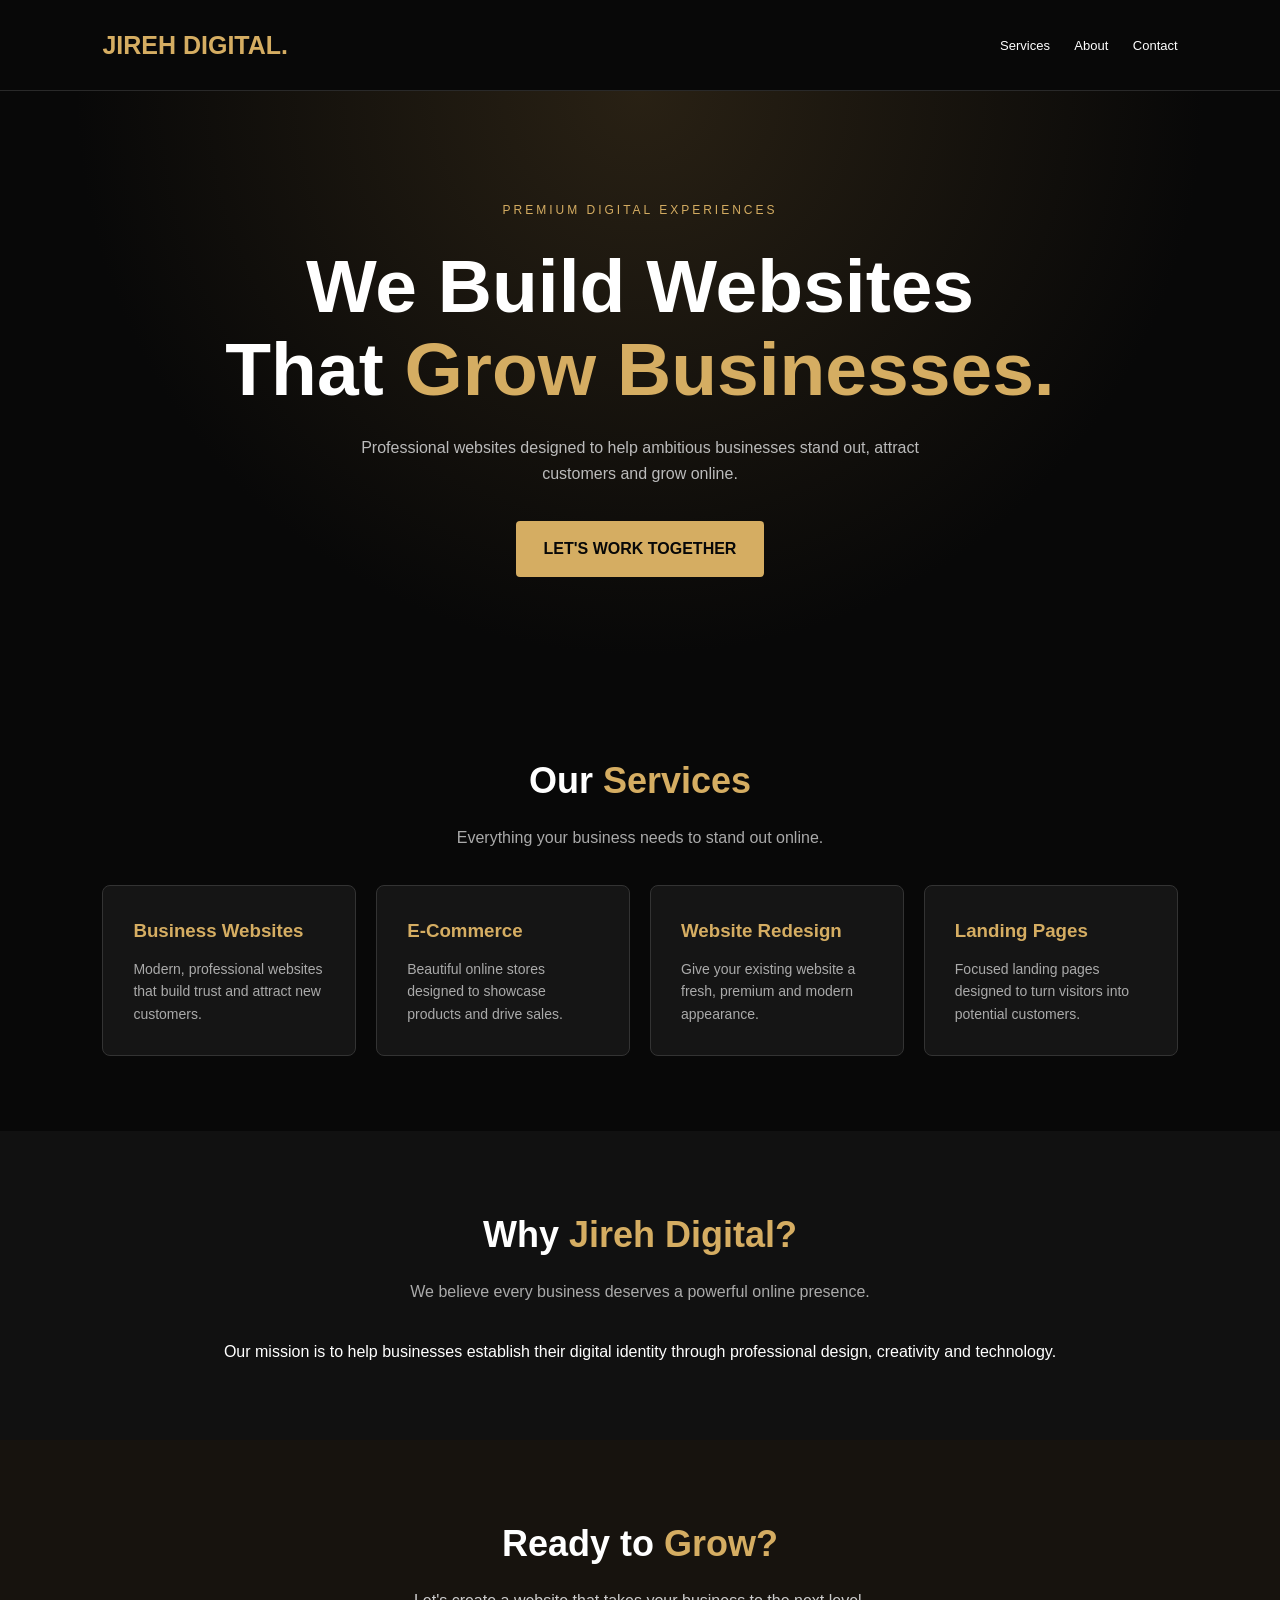
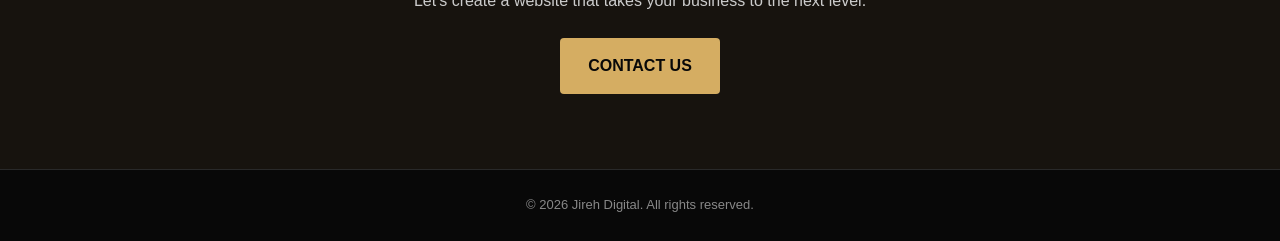
==== index.html @ 64470aa0 "Create index.html" ====
<!DOCTYPE html>
<html lang="en">
<head>
<meta charset="UTF-8">
<meta name="viewport" content="width=device-width, initial-scale=1.0">
<title>Jireh Digital | Premium Web Design</title>
<style>
*{margin:0;padding:0;box-sizing:border-box}
body{font-family:Arial,sans-serif;background:#080808;color:white;line-height:1.6}
header{padding:25px 8%;display:flex;justify-content:space-between;align-items:center;border-bottom:1px solid #292929}
.logo{font-size:25px;font-weight:bold;color:#d5ad62}
nav a{color:white;text-decoration:none;margin-left:20px;font-size:13px}
.hero{text-align:center;padding:110px 8% 100px;background:radial-gradient(circle at top,#292114,#080808 65%)}
.tag{color:#d5ad62;letter-spacing:3px;font-size:12px}
h1{font-size:clamp(40px,8vw,75px);line-height:1.1;margin:25px 0}
h1 span{color:#d5ad62}
.hero p{color:#bbb;max-width:600px;margin:0 auto 35px}
.btn{display:inline-block;background:#d5ad62;color:#080808;padding:15px 28px;text-decoration:none;font-weight:bold;border-radius:4px}
section{padding:75px 8%;text-align:center}
h2{font-size:36px;margin-bottom:15px}
.gold{color:#d5ad62}
.sub{color:#aaa;margin-bottom:35px}
.services{display:grid;grid-template-columns:repeat(auto-fit,minmax(220px,1fr));gap:20px}
.service{background:#151515;border:1px solid #333;padding:30px;border-radius:8px;text-align:left}
.service h3{color:#d5ad62;margin-bottom:12px}
.service p{color:#aaa;font-size:14px}
.about{background:#111}
.contact{background:#17130e}
.contact p{color:#ccc;margin:15px auto 25px}
footer{padding:25px;text-align:center;color:#888;border-top:1px solid #292929;font-size:13px}
@media(max-width:600px){header{padding:20px 5%}nav a{margin-left:10px;font-size:11px}.hero{padding:85px 6%}}
</style>
</head>
<body>
<header>
<div class="logo">JIREH DIGITAL.</div>
<nav>
<a href="#services">Services</a>
<a href="#about">About</a>
<a href="#contact">Contact</a>
</nav>
</header>

<div class="hero">
<div class="tag">PREMIUM DIGITAL EXPERIENCES</div>
<h1>We Build Websites<br>That <span>Grow Businesses.</span></h1>
<p>Professional websites designed to help ambitious businesses stand out, attract customers and grow online.</p>
<a class="btn" href="#contact">LET'S WORK TOGETHER</a>
</div>

<section id="services">
<h2>Our <span class="gold">Services</span></h2>
<p class="sub">Everything your business needs to stand out online.</p>
<div class="services">
<div class="service"><h3>Business Websites</h3><p>Modern, professional websites that build trust and attract new customers.</p></div>
<div class="service"><h3>E-Commerce</h3><p>Beautiful online stores designed to showcase products and drive sales.</p></div>
<div class="service"><h3>Website Redesign</h3><p>Give your existing website a fresh, premium and modern appearance.</p></div>
<div class="service"><h3>Landing Pages</h3><p>Focused landing pages designed to turn visitors into potential customers.</p></div>
</div>
</section>

<section class="about" id="about">
<h2>Why <span class="gold">Jireh Digital?</span></h2>
<p class="sub">We believe every business deserves a powerful online presence.</p>
<p>Our mission is to help businesses establish their digital identity through professional design, creativity and technology.</p>
</section>

<section class="contact" id="contact">
<h2>Ready to <span class="gold">Grow?</span></h2>
<p>Let's create a website that takes your business to the next level.</p>
<a class="btn" href="https://wa.me/REPLACE_WITH_NUMBER">CONTACT US</a>
</section>

<footer>
© 2026 Jireh Digital. All rights reserved.
</footer>
</body>
</html>
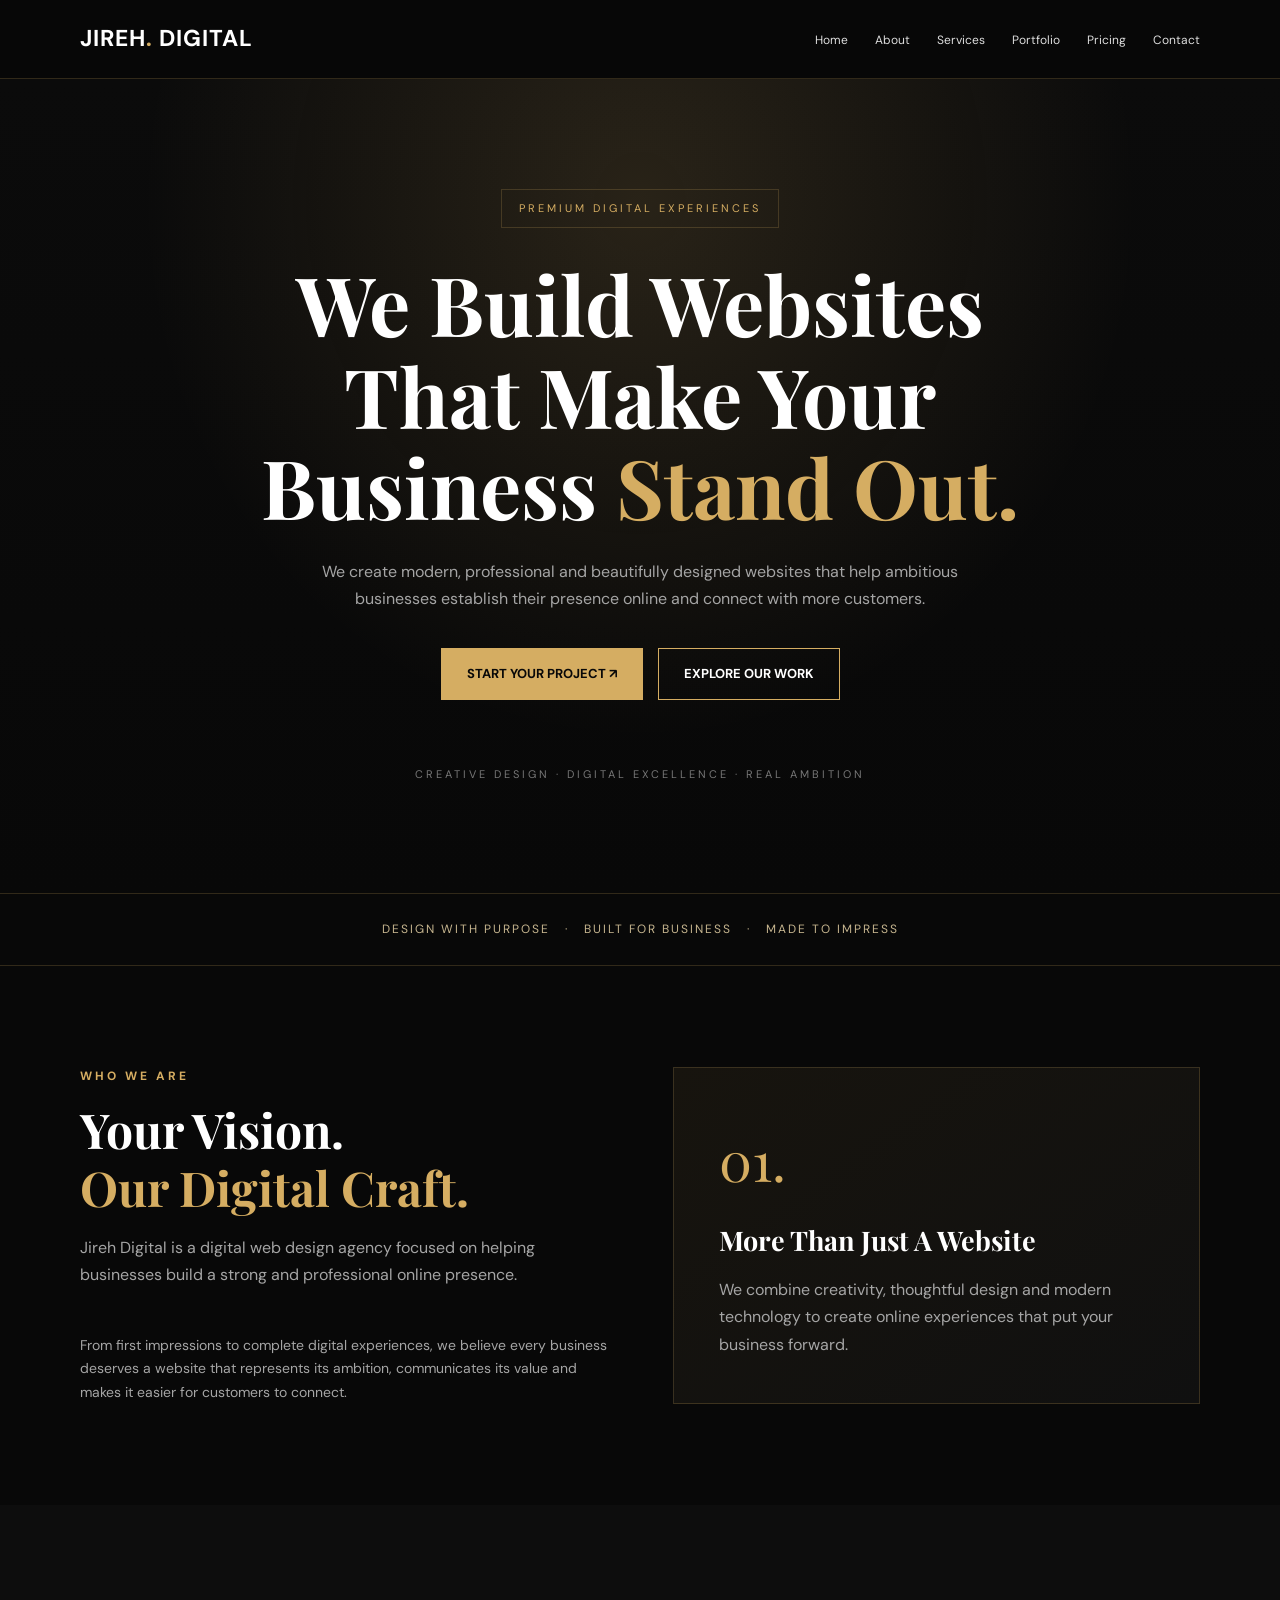
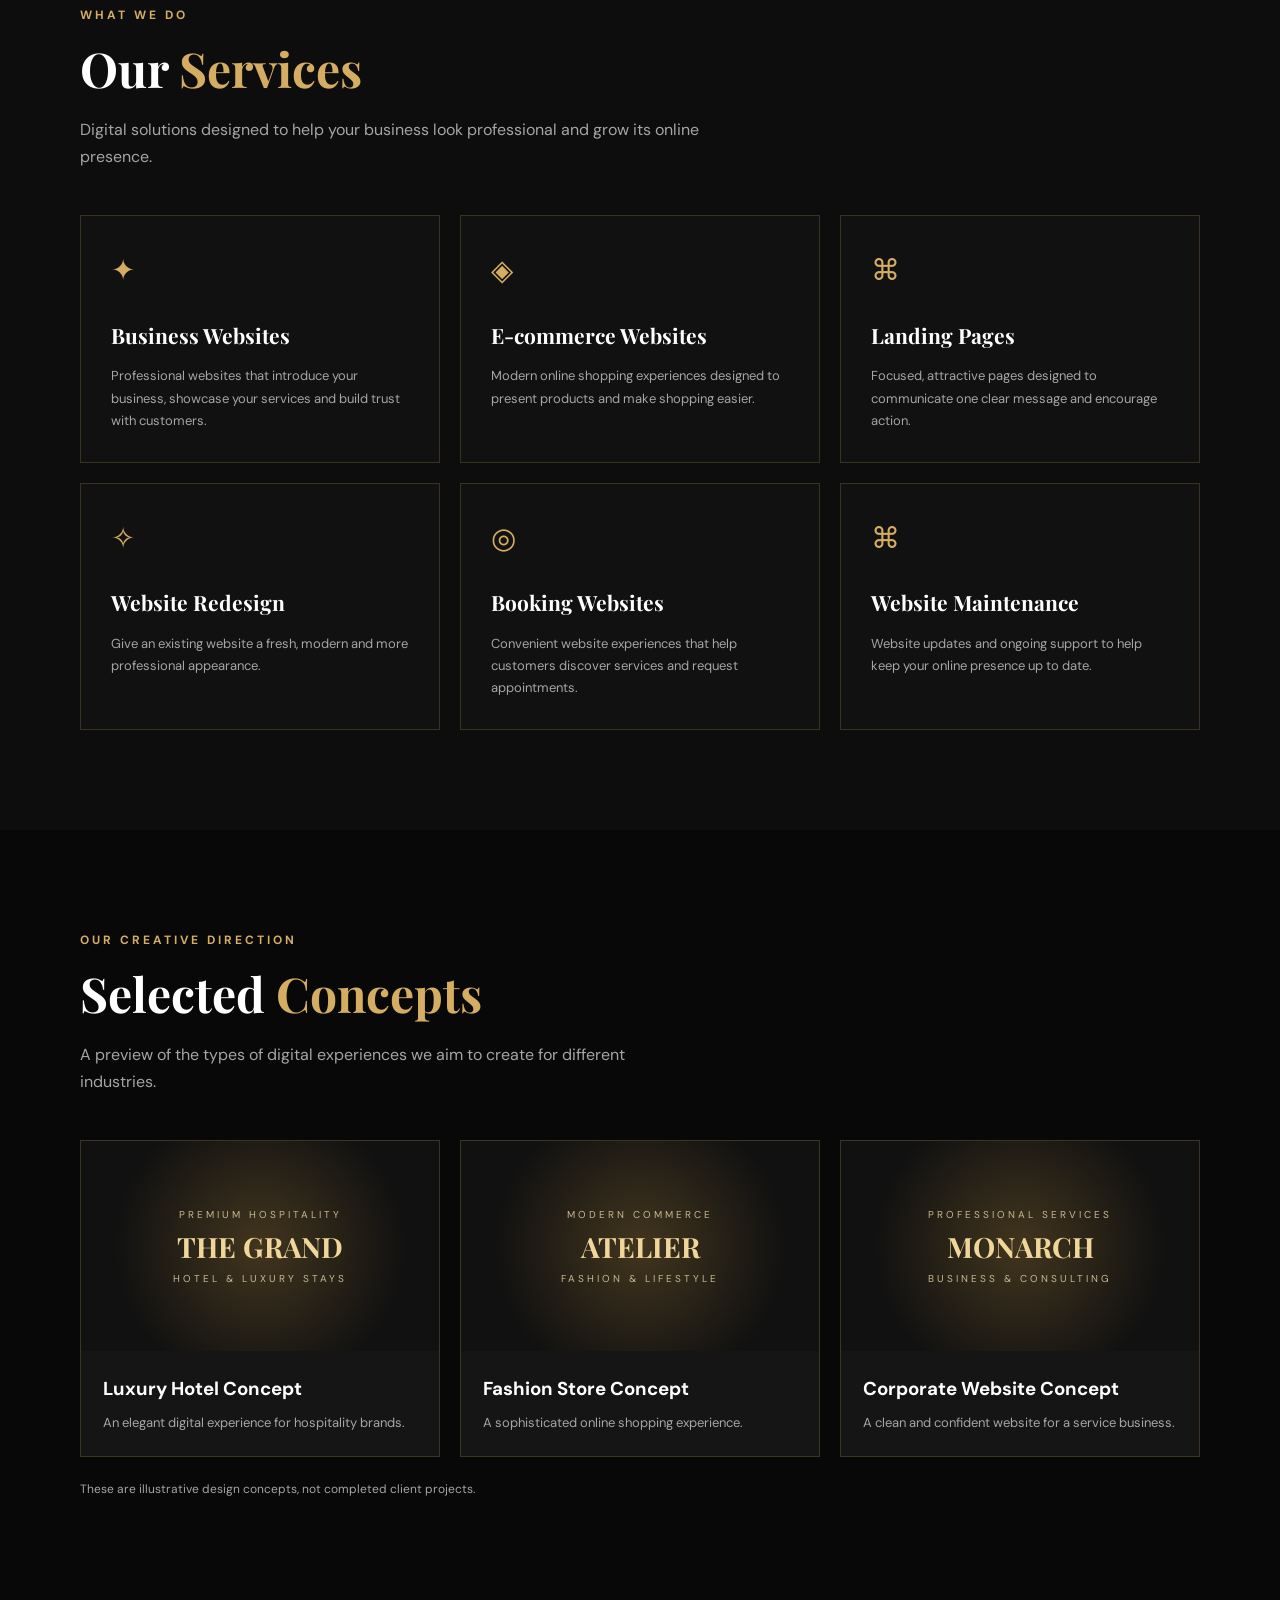
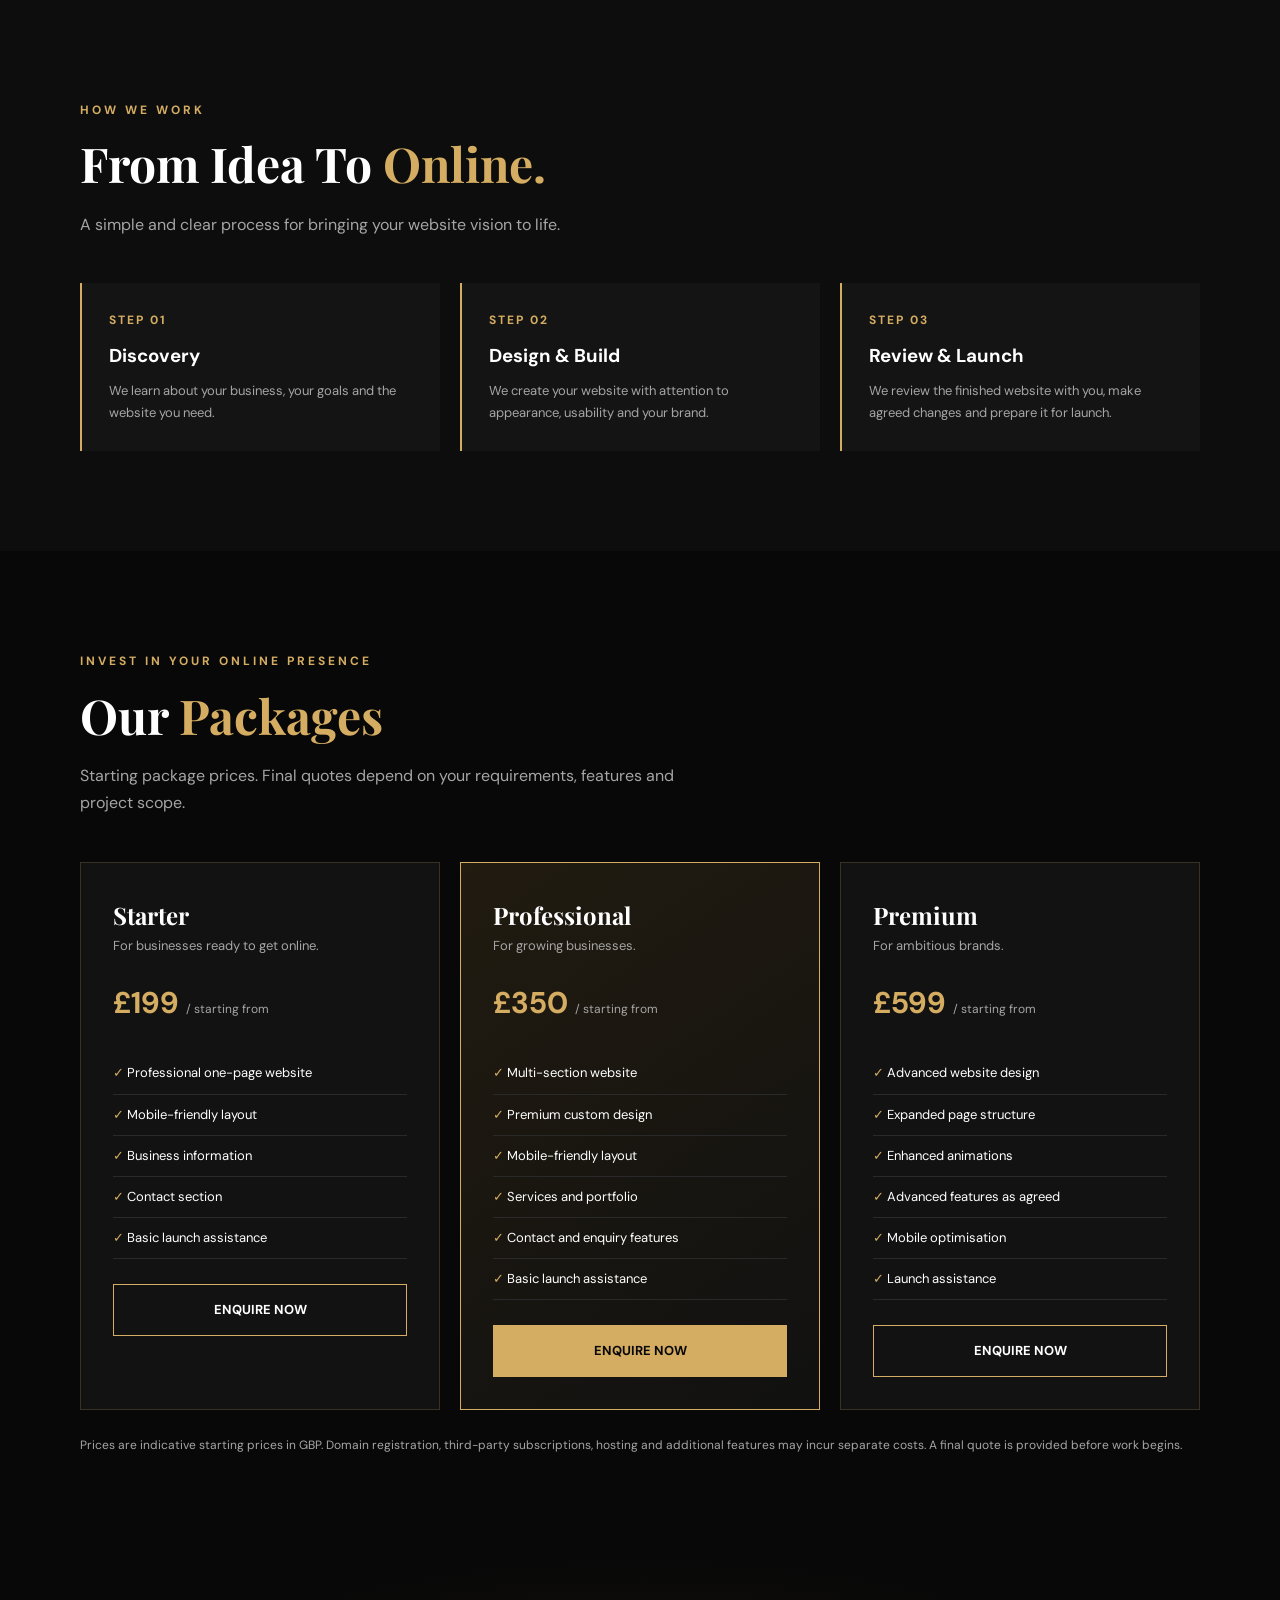
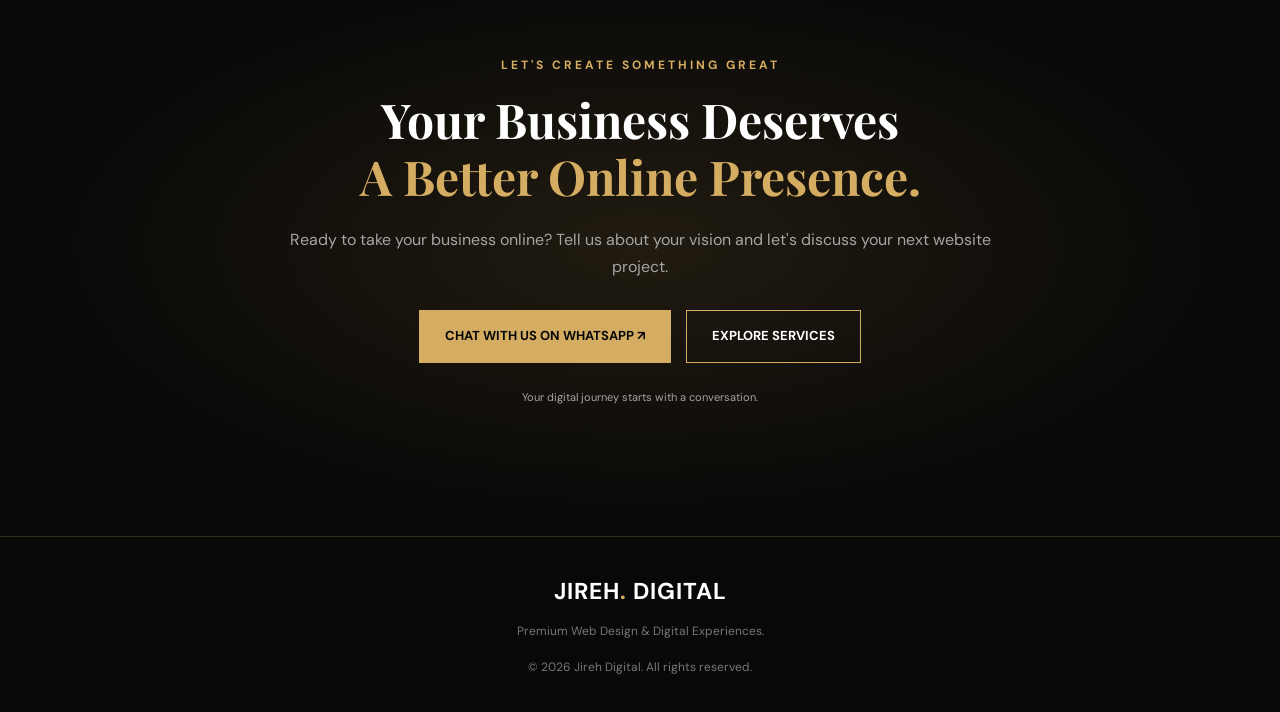
==== commit bf08878d: "Update index.html" ====
--- a/index.html
+++ b/index.html
@@ -4,76 +4,857 @@
 <head>
 <meta charset="UTF-8">
 <meta name="viewport" content="width=device-width, initial-scale=1.0">
-<title>Jireh Digital | Premium Web Design</title>
+<meta name="theme-color" content="#080808">
+<meta name="description" content="Jireh Digital creates premium websites, digital experiences and online solutions for ambitious businesses.">
+<title>Jireh Digital | Premium Digital Experiences</title>
+
+<link rel="preconnect" href="https://fonts.googleapis.com">
+<link rel="preconnect" href="https://fonts.gstatic.com" crossorigin>
+<link href="https://fonts.googleapis.com/css2?family=DM+Sans:wght@400;500;600;700&family=Playfair+Display:wght@500;600;700&display=swap" rel="stylesheet">
+
 <style>
-*{margin:0;padding:0;box-sizing:border-box}
-body{font-family:Arial,sans-serif;background:#080808;color:white;line-height:1.6}
-header{padding:25px 8%;display:flex;justify-content:space-between;align-items:center;border-bottom:1px solid #292929}
-.logo{font-size:25px;font-weight:bold;color:#d5ad62}
-nav a{color:white;text-decoration:none;margin-left:20px;font-size:13px}
-.hero{text-align:center;padding:110px 8% 100px;background:radial-gradient(circle at top,#292114,#080808 65%)}
-.tag{color:#d5ad62;letter-spacing:3px;font-size:12px}
-h1{font-size:clamp(40px,8vw,75px);line-height:1.1;margin:25px 0}
-h1 span{color:#d5ad62}
-.hero p{color:#bbb;max-width:600px;margin:0 auto 35px}
-.btn{display:inline-block;background:#d5ad62;color:#080808;padding:15px 28px;text-decoration:none;font-weight:bold;border-radius:4px}
-section{padding:75px 8%;text-align:center}
-h2{font-size:36px;margin-bottom:15px}
-.gold{color:#d5ad62}
-.sub{color:#aaa;margin-bottom:35px}
-.services{display:grid;grid-template-columns:repeat(auto-fit,minmax(220px,1fr));gap:20px}
-.service{background:#151515;border:1px solid #333;padding:30px;border-radius:8px;text-align:left}
-.service h3{color:#d5ad62;margin-bottom:12px}
-.service p{color:#aaa;font-size:14px}
-.about{background:#111}
-.contact{background:#17130e}
-.contact p{color:#ccc;margin:15px auto 25px}
-footer{padding:25px;text-align:center;color:#888;border-top:1px solid #292929;font-size:13px}
-@media(max-width:600px){header{padding:20px 5%}nav a{margin-left:10px;font-size:11px}.hero{padding:85px 6%}}
+:root {
+  --bg: #080808;
+  --surface: #111111;
+  --gold: #d5ad62;
+  --light-gold: #f0d69b;
+  --white: #ffffff;
+  --muted: #a5a5a5;
+  --border: rgba(213,173,98,.2);
+}
+
+* { margin:0; padding:0; box-sizing:border-box; }
+
+html { scroll-behavior:smooth; }
+
+body {
+  background:var(--bg);
+  color:var(--white);
+  font-family:'DM Sans',sans-serif;
+  line-height:1.7;
+  overflow-x:hidden;
+}
+
+a { color:inherit; text-decoration:none; }
+
+.container {
+  width:min(1120px,90%);
+  margin:auto;
+}
+
+.gold { color:var(--gold); }
+
+section { padding:100px 0; }
+
+.section-label {
+  color:var(--gold);
+  font-size:12px;
+  letter-spacing:3px;
+  text-transform:uppercase;
+  margin-bottom:15px;
+  font-weight:700;
+}
+
+.section-title {
+  font-family:'Playfair Display',serif;
+  font-size:clamp(32px,5vw,48px);
+  line-height:1.2;
+  margin-bottom:18px;
+}
+
+.section-intro {
+  color:var(--muted);
+  max-width:620px;
+  margin-bottom:45px;
+}
+
+.btn {
+  display:inline-flex;
+  justify-content:center;
+  align-items:center;
+  gap:10px;
+  padding:14px 25px;
+  border:1px solid var(--gold);
+  font-weight:700;
+  font-size:13px;
+  transition:.3s;
+}
+
+.btn-primary {
+  background:var(--gold);
+  color:#080808;
+}
+
+.btn:hover {
+  background:var(--light-gold);
+  color:#080808;
+  transform:translateY(-3px);
+}
+
+/* NAVIGATION */
+
+header {
+  position:sticky;
+  top:0;
+  z-index:100;
+  background:rgba(8,8,8,.94);
+  backdrop-filter:blur(15px);
+  border-bottom:1px solid var(--border);
+}
+
+.nav {
+  min-height:78px;
+  display:flex;
+  align-items:center;
+  justify-content:space-between;
+}
+
+.logo {
+  font-size:23px;
+  font-weight:700;
+  letter-spacing:1px;
+}
+
+.logo span { color:var(--gold); }
+
+.nav-links {
+  display:flex;
+  align-items:center;
+  gap:27px;
+  list-style:none;
+}
+
+.nav-links a {
+  font-size:12px;
+  color:#ddd;
+  transition:.3s;
+}
+
+.nav-links a:hover { color:var(--gold); }
+
+.menu-toggle {
+  display:none;
+  color:var(--gold);
+  background:none;
+  border:0;
+  font-size:27px;
+  cursor:pointer;
+}
+
+/* HERO */
+
+.hero {
+  min-height:690px;
+  display:flex;
+  align-items:center;
+  text-align:center;
+  background:
+    radial-gradient(ellipse at 50% 15%,rgba(213,173,98,.15),transparent 55%),
+    linear-gradient(180deg,#0b0b0b,#080808);
+  padding:110px 0;
+}
+
+.hero-content { max-width:850px; margin:auto; }
+
+.hero-tag {
+  display:inline-block;
+  color:var(--gold);
+  border:1px solid var(--border);
+  padding:9px 17px;
+  font-size:11px;
+  letter-spacing:3px;
+  margin-bottom:30px;
+}
+
+.hero h1 {
+  font-family:'Playfair Display',serif;
+  font-size:clamp(43px,8vw,82px);
+  line-height:1.12;
+  margin-bottom:25px;
+}
+
+.hero h1 span { color:var(--gold); }
+
+.hero p {
+  max-width:650px;
+  margin:0 auto 35px;
+  color:var(--muted);
+  font-size:16px;
+}
+
+.hero-buttons {
+  display:flex;
+  justify-content:center;
+  gap:15px;
+  flex-wrap:wrap;
+}
+
+.hero-note {
+  margin-top:65px;
+  color:#777;
+  font-size:11px;
+  letter-spacing:3px;
+}
+
+/* TRUST STRIP */
+
+.trust {
+  border-top:1px solid var(--border);
+  border-bottom:1px solid var(--border);
+  padding:25px 0;
+  text-align:center;
+  color:#c6b58f;
+  font-size:12px;
+  letter-spacing:2px;
+}
+
+/* ABOUT */
+
+.about-grid {
+  display:grid;
+  grid-template-columns:1fr 1fr;
+  gap:65px;
+  align-items:center;
+}
+
+.about-panel {
+  border:1px solid var(--border);
+  background:linear-gradient(145deg,#17140e,#101010);
+  padding:45px;
+  min-height:300px;
+  display:flex;
+  flex-direction:column;
+  justify-content:center;
+}
+
+.about-panel .big {
+  font-family:'Playfair Display',serif;
+  font-size:55px;
+  color:var(--gold);
+}
+
+.about-panel p { color:var(--muted); }
+
+/* SERVICES */
+
+.services { background:#0d0d0d; }
+
+.grid {
+  display:grid;
+  grid-template-columns:repeat(3,1fr);
+  gap:20px;
+}
+
+.service-card {
+  background:var(--surface);
+  border:1px solid var(--border);
+  padding:30px;
+  transition:.3s;
+}
+
+.service-card:hover {
+  transform:translateY(-7px);
+  border-color:var(--gold);
+}
+
+.service-icon {
+  font-size:29px;
+  color:var(--gold);
+  margin-bottom:22px;
+}
+
+.service-card h3 {
+  font-family:'Playfair Display',serif;
+  font-size:21px;
+  margin-bottom:12px;
+}
+
+.service-card p {
+  color:var(--muted);
+  font-size:13px;
+}
+
+/* PORTFOLIO */
+
+.portfolio-card {
+  background:#151515;
+  border:1px solid var(--border);
+  overflow:hidden;
+}
+
+.portfolio-visual {
+  min-height:210px;
+  padding:25px;
+  display:flex;
+  flex-direction:column;
+  justify-content:center;
+  align-items:center;
+  text-align:center;
+  background:radial-gradient(circle at center,#42351e,#111 70%);
+}
+
+.portfolio-visual h3 {
+  font-family:'Playfair Display',serif;
+  font-size:28px;
+  color:var(--light-gold);
+}
+
+.portfolio-visual span {
+  color:#c8b991;
+  font-size:10px;
+  letter-spacing:3px;
+}
+
+.portfolio-info { padding:22px; }
+
+.portfolio-info h3 { margin-bottom:7px; }
+
+.portfolio-info p {
+  font-size:13px;
+  color:var(--muted);
+}
+
+.portfolio-note {
+  margin-top:22px;
+  color:var(--muted);
+  font-size:12px;
+}
+
+/* PROCESS */
+
+.process { background:#0d0d0d; }
+
+.process-card {
+  padding:27px;
+  border-left:2px solid var(--gold);
+  background:#141414;
+}
+
+.process-card strong {
+  display:block;
+  color:var(--gold);
+  font-size:12px;
+  letter-spacing:2px;
+  margin-bottom:10px;
+}
+
+.process-card h3 { margin-bottom:8px; }
+
+.process-card p {
+  font-size:13px;
+  color:var(--muted);
+}
+
+/* PRICING */
+
+.price-card {
+  padding:32px;
+  background:#121212;
+  border:1px solid var(--border);
+  position:relative;
+}
+
+.price-card.featured {
+  border-color:var(--gold);
+  background:linear-gradient(145deg,#211b10,#111);
+}
+
+.price-card h3 {
+  font-family:'Playfair Display',serif;
+  font-size:24px;
+}
+
+.price-card .price {
+  color:var(--gold);
+  font-size:30px;
+  font-weight:700;
+  margin:20px 0;
+}
+
+.price-card .price small {
+  font-size:12px;
+  color:var(--muted);
+  font-weight:400;
+}
+
+.price-card p {
+  color:var(--muted);
+  font-size:13px;
+}
+
+.price-card ul {
+  list-style:none;
+  margin:25px 0;
+}
+
+.price-card li {
+  padding:9px 0;
+  border-bottom:1px solid #292929;
+  font-size:13px;
+}
+
+.price-card li::before {
+  content:"✓ ";
+  color:var(--gold);
+}
+
+.price-card .btn { width:100%; }
+
+.pricing-note {
+  color:var(--muted);
+  font-size:12px;
+  margin-top:25px;
+}
+
+/* CONTACT */
+
+.contact {
+  background:radial-gradient(ellipse at center,#211b10,#080808 70%);
+  text-align:center;
+}
+
+.contact-content { max-width:720px; margin:auto; }
+
+.contact p {
+  color:var(--muted);
+  margin:20px auto 30px;
+}
+
+.contact-links {
+  display:flex;
+  gap:15px;
+  justify-content:center;
+  flex-wrap:wrap;
+}
+
+/* FOOTER */
+
+footer {
+  border-top:1px solid var(--border);
+  padding:35px 0;
+  text-align:center;
+}
+
+footer .logo { margin-bottom:10px; }
+
+footer p {
+  color:#777;
+  font-size:12px;
+}
+
+/* ANIMATION */
+
+.reveal {
+  opacity:0;
+  transform:translateY(22px);
+  transition:opacity .7s,transform .7s;
+}
+
+.reveal.visible {
+  opacity:1;
+  transform:translateY(0);
+}
+
+@media(prefers-reduced-motion:reduce) {
+  *,*::before,*::after {
+    scroll-behavior:auto!important;
+    transition:none!important;
+    animation:none!important;
+  }
+}
+
+@media(max-width:800px) {
+  .menu-toggle { display:block; }
+
+  .nav-links {
+    display:none;
+    position:absolute;
+    top:78px;
+    left:0;
+    right:0;
+    background:#101010;
+    padding:25px 5%;
+    flex-direction:column;
+    align-items:flex-start;
+    border-bottom:1px solid var(--border);
+  }
+
+  .nav-links.open { display:flex; }
+
+  .about-grid { grid-template-columns:1fr; gap:30px; }
+
+  .grid { grid-template-columns:repeat(2,1fr); }
+
+  section { padding:75px 0; }
+}
+
+@media(max-width:550px) {
+  .grid { grid-template-columns:1fr; }
+  .hero { min-height:600px; padding:80px 0; }
+  .about-panel { padding:30px; }
+  .price-card { padding:27px; }
+}
 </style>
 </head>
+
 <body>
+
 <header>
-<div class="logo">JIREH DIGITAL.</div>
-<nav>
-<a href="#services">Services</a>
-<a href="#about">About</a>
-<a href="#contact">Contact</a>
-</nav>
+  <div class="container nav">
+    <a class="logo" href="#home">JIREH<span>.</span> DIGITAL</a>
+
+    <button class="menu-toggle" id="menuToggle"
+      aria-label="Open navigation" aria-expanded="false">☰</button>
+
+    <ul class="nav-links" id="navLinks">
+      <li><a href="#home">Home</a></li>
+      <li><a href="#about">About</a></li>
+      <li><a href="#services">Services</a></li>
+      <li><a href="#portfolio">Portfolio</a></li>
+      <li><a href="#pricing">Pricing</a></li>
+      <li><a href="#contact">Contact</a></li>
+    </ul>
+  </div>
 </header>
 
-<div class="hero">
-<div class="tag">PREMIUM DIGITAL EXPERIENCES</div>
-<h1>We Build Websites<br>That <span>Grow Businesses.</span></h1>
-<p>Professional websites designed to help ambitious businesses stand out, attract customers and grow online.</p>
-<a class="btn" href="#contact">LET'S WORK TOGETHER</a>
+<main>
+
+<section class="hero" id="home">
+  <div class="container hero-content reveal">
+    <div class="hero-tag">PREMIUM DIGITAL EXPERIENCES</div>
+
+    <h1>We Build Websites<br>That Make Your Business <span>Stand Out.</span></h1>
+
+    <p>
+      We create modern, professional and beautifully designed websites
+      that help ambitious businesses establish their presence online
+      and connect with more customers.
+    </p>
+
+    <div class="hero-buttons">
+      <a class="btn btn-primary" href="#contact">START YOUR PROJECT ↗</a>
+      <a class="btn" href="#portfolio">EXPLORE OUR WORK</a>
+    </div>
+
+    <div class="hero-note">CREATIVE DESIGN · DIGITAL EXCELLENCE · REAL AMBITION</div>
+  </div>
+</section>
+
+<div class="trust">
+  DESIGN WITH PURPOSE &nbsp; · &nbsp; BUILT FOR BUSINESS &nbsp; · &nbsp; MADE TO IMPRESS
 </div>
 
-<section id="services">
-<h2>Our <span class="gold">Services</span></h2>
-<p class="sub">Everything your business needs to stand out online.</p>
-<div class="services">
-<div class="service"><h3>Business Websites</h3><p>Modern, professional websites that build trust and attract new customers.</p></div>
-<div class="service"><h3>E-Commerce</h3><p>Beautiful online stores designed to showcase products and drive sales.</p></div>
-<div class="service"><h3>Website Redesign</h3><p>Give your existing website a fresh, premium and modern appearance.</p></div>
-<div class="service"><h3>Landing Pages</h3><p>Focused landing pages designed to turn visitors into potential customers.</p></div>
-</div>
+<section id="about">
+  <div class="container about-grid">
+    <div class="reveal">
+      <div class="section-label">WHO WE ARE</div>
+      <h2 class="section-title">Your Vision.<br><span class="gold">Our Digital Craft.</span></h2>
+      <p class="section-intro">
+        Jireh Digital is a digital web design agency focused on helping
+        businesses build a strong and professional online presence.
+      </p>
+      <p style="color:var(--muted);font-size:14px;">
+        From first impressions to complete digital experiences, we believe
+        every business deserves a website that represents its ambition,
+        communicates its value and makes it easier for customers to connect.
+      </p>
+    </div>
+
+    <div class="about-panel reveal">
+      <div class="big">01.</div>
+      <h3 style="font-family:'Playfair Display',serif;font-size:27px;margin:12px 0;">
+        More Than Just A Website
+      </h3>
+      <p>
+        We combine creativity, thoughtful design and modern technology
+        to create online experiences that put your business forward.
+      </p>
+    </div>
+  </div>
 </section>
 
-<section class="about" id="about">
-<h2>Why <span class="gold">Jireh Digital?</span></h2>
-<p class="sub">We believe every business deserves a powerful online presence.</p>
-<p>Our mission is to help businesses establish their digital identity through professional design, creativity and technology.</p>
+<section class="services" id="services">
+  <div class="container">
+    <div class="section-label">WHAT WE DO</div>
+    <h2 class="section-title">Our <span class="gold">Services</span></h2>
+    <p class="section-intro">
+      Digital solutions designed to help your business look professional
+      and grow its online presence.
+    </p>
+
+    <div class="grid">
+      <article class="service-card reveal">
+        <div class="service-icon">✦</div>
+        <h3>Business Websites</h3>
+        <p>Professional websites that introduce your business, showcase your services and build trust with customers.</p>
+      </article>
+
+      <article class="service-card reveal">
+        <div class="service-icon">◈</div>
+        <h3>E-commerce Websites</h3>
+        <p>Modern online shopping experiences designed to present products and make shopping easier.</p>
+      </article>
+
+      <article class="service-card reveal">
+        <div class="service-icon">⌘</div>
+        <h3>Landing Pages</h3>
+        <p>Focused, attractive pages designed to communicate one clear message and encourage action.</p>
+      </article>
+
+      <article class="service-card reveal">
+        <div class="service-icon">✧</div>
+        <h3>Website Redesign</h3>
+        <p>Give an existing website a fresh, modern and more professional appearance.</p>
+      </article>
+
+      <article class="service-card reveal">
+        <div class="service-icon">◎</div>
+        <h3>Booking Websites</h3>
+        <p>Convenient website experiences that help customers discover services and request appointments.</p>
+      </article>
+
+      <article class="service-card reveal">
+        <div class="service-icon">⌘</div>
+        <h3>Website Maintenance</h3>
+        <p>Website updates and ongoing support to help keep your online presence up to date.</p>
+      </article>
+    </div>
+  </div>
 </section>
 
+<section id="portfolio">
+  <div class="container">
+    <div class="section-label">OUR CREATIVE DIRECTION</div>
+    <h2 class="section-title">Selected <span class="gold">Concepts</span></h2>
+    <p class="section-intro">
+      A preview of the types of digital experiences we aim to create
+      for different industries.
+    </p>
+
+    <div class="grid">
+      <article class="portfolio-card reveal">
+        <div class="portfolio-visual">
+          <span>PREMIUM HOSPITALITY</span>
+          <h3>THE GRAND</h3>
+          <span>HOTEL & LUXURY STAYS</span>
+        </div>
+        <div class="portfolio-info">
+          <h3>Luxury Hotel Concept</h3>
+          <p>An elegant digital experience for hospitality brands.</p>
+        </div>
+      </article>
+
+      <article class="portfolio-card reveal">
+        <div class="portfolio-visual">
+          <span>MODERN COMMERCE</span>
+          <h3>ATELIER</h3>
+          <span>FASHION & LIFESTYLE</span>
+        </div>
+        <div class="portfolio-info">
+          <h3>Fashion Store Concept</h3>
+          <p>A sophisticated online shopping experience.</p>
+        </div>
+      </article>
+
+      <article class="portfolio-card reveal">
+        <div class="portfolio-visual">
+          <span>PROFESSIONAL SERVICES</span>
+          <h3>MONARCH</h3>
+          <span>BUSINESS & CONSULTING</span>
+        </div>
+        <div class="portfolio-info">
+          <h3>Corporate Website Concept</h3>
+          <p>A clean and confident website for a service business.</p>
+        </div>
+      </article>
+    </div>
+
+    <p class="portfolio-note">
+      These are illustrative design concepts, not completed client projects.
+    </p>
+  </div>
+</section>
+
+<section class="process">
+  <div class="container">
+    <div class="section-label">HOW WE WORK</div>
+    <h2 class="section-title">From Idea To <span class="gold">Online.</span></h2>
+    <p class="section-intro">A simple and clear process for bringing your website vision to life.</p>
+
+    <div class="grid">
+      <article class="process-card reveal">
+        <strong>STEP 01</strong>
+        <h3>Discovery</h3>
+        <p>We learn about your business, your goals and the website you need.</p>
+      </article>
+
+      <article class="process-card reveal">
+        <strong>STEP 02</strong>
+        <h3>Design & Build</h3>
+        <p>We create your website with attention to appearance, usability and your brand.</p>
+      </article>
+
+      <article class="process-card reveal">
+        <strong>STEP 03</strong>
+        <h3>Review & Launch</h3>
+        <p>We review the finished website with you, make agreed changes and prepare it for launch.</p>
+      </article>
+    </div>
+  </div>
+</section>
+
+<section id="pricing">
+  <div class="container">
+    <div class="section-label">INVEST IN YOUR ONLINE PRESENCE</div>
+    <h2 class="section-title">Our <span class="gold">Packages</span></h2>
+    <p class="section-intro">
+      Starting package prices. Final quotes depend on your requirements,
+      features and project scope.
+    </p>
+
+    <div class="grid">
+      <article class="price-card reveal">
+        <h3>Starter</h3>
+        <p>For businesses ready to get online.</p>
+        <div class="price">£199 <small>/ starting from</small></div>
+        <ul>
+          <li>Professional one-page website</li>
+          <li>Mobile-friendly layout</li>
+          <li>Business information</li>
+          <li>Contact section</li>
+          <li>Basic launch assistance</li>
+        </ul>
+        <a class="btn" href="#contact">ENQUIRE NOW</a>
+      </article>
+
+      <article class="price-card featured reveal">
+        <h3>Professional</h3>
+        <p>For growing businesses.</p>
+        <div class="price">£350 <small>/ starting from</small></div>
+        <ul>
+          <li>Multi-section website</li>
+          <li>Premium custom design</li>
+          <li>Mobile-friendly layout</li>
+          <li>Services and portfolio</li>
+          <li>Contact and enquiry features</li>
+          <li>Basic launch assistance</li>
+        </ul>
+        <a class="btn btn-primary" href="#contact">ENQUIRE NOW</a>
+      </article>
+
+      <article class="price-card reveal">
+        <h3>Premium</h3>
+        <p>For ambitious brands.</p>
+        <div class="price">£599 <small>/ starting from</small></div>
+        <ul>
+          <li>Advanced website design</li>
+          <li>Expanded page structure</li>
+          <li>Enhanced animations</li>
+          <li>Advanced features as agreed</li>
+          <li>Mobile optimisation</li>
+          <li>Launch assistance</li>
+        </ul>
+        <a class="btn" href="#contact">ENQUIRE NOW</a>
+      </article>
+    </div>
+
+    <p class="pricing-note">
+      Prices are indicative starting prices in GBP. Domain registration,
+      third-party subscriptions, hosting and additional features may
+      incur separate costs. A final quote is provided before work begins.
+    </p>
+  </div>
+</section>
+
 <section class="contact" id="contact">
-<h2>Ready to <span class="gold">Grow?</span></h2>
-<p>Let's create a website that takes your business to the next level.</p>
-<a class="btn" href="https://wa.me/REPLACE_WITH_NUMBER">CONTACT US</a>
+  <div class="container contact-content reveal">
+    <div class="section-label">LET'S CREATE SOMETHING GREAT</div>
+    <h2 class="section-title">Your Business Deserves<br><span class="gold">A Better Online Presence.</span></h2>
+    <p>
+      Ready to take your business online? Tell us about your vision
+      and let's discuss your next website project.
+    </p>
+
+    <div class="contact-links">
+      <a class="btn btn-primary" id="whatsappButton" href="#contact">
+        CHAT WITH US ON WHATSAPP ↗
+      </a>
+      <a class="btn" href="#services">EXPLORE SERVICES</a>
+    </div>
+
+    <p style="font-size:11px;margin-top:25px;">
+      Your digital journey starts with a conversation.
+    </p>
+  </div>
 </section>
 
+</main>
+
 <footer>
-© 2026 Jireh Digital. All rights reserved.
+  <div class="container">
+    <div class="logo">JIREH<span>.</span> DIGITAL</div>
+    <p>Premium Web Design & Digital Experiences.</p>
+    <p style="margin-top:15px;">© <span id="year"></span> Jireh Digital. All rights reserved.</p>
+  </div>
 </footer>
+
+<script>
+const WHATSAPP_NUMBER = "REPLACE_WITH_NUMBER";
+
+const whatsappButton = document.getElementById("whatsappButton");
+
+whatsappButton.addEventListener("click", function(event) {
+  event.preventDefault();
+
+  if (WHATSAPP_NUMBER === "REPLACE_WITH_NUMBER") {
+    alert("Our WhatsApp business number will be added soon. Please check back later.");
+    return;
+  }
+
+  const message = encodeURIComponent(
+    "Hello Jireh Digital! I am interested in getting a website for my business."
+  );
+
+  window.open(
+    "https://wa.me/" + WHATSAPP_NUMBER + "?text=" + message,
+    "_blank",
+    "noopener,noreferrer"
+  );
+});
+
+const menuToggle = document.getElementById("menuToggle");
+const navLinks = document.getElementById("navLinks");
+
+menuToggle.addEventListener("click", function() {
+  const isOpen = navLinks.classList.toggle("open");
+  menuToggle.setAttribute("aria-expanded", isOpen);
+  menuToggle.textContent = isOpen ? "✕" : "☰";
+});
+
+document.querySelectorAll(".nav-links a").forEach(link => {
+  link.addEventListener("click", () => {
+    navLinks.classList.remove("open");
+    menuToggle.setAttribute("aria-expanded", "false");
+    menuToggle.textContent = "☰";
+  });
+});
+
+document.getElementById("year").textContent = new Date().getFullYear();
+
+const observer = new IntersectionObserver(entries => {
+  entries.forEach(entry => {
+    if (entry.isIntersecting) {
+      entry.target.classList.add("visible");
+      observer.unobserve(entry.target);
+    }
+  });
+}, { threshold: 0.12 });
+
+document.querySelectorAll(".reveal").forEach(element => {
+  observer.observe(element);
+});
+</script>
+
 </body>
 </html>
+
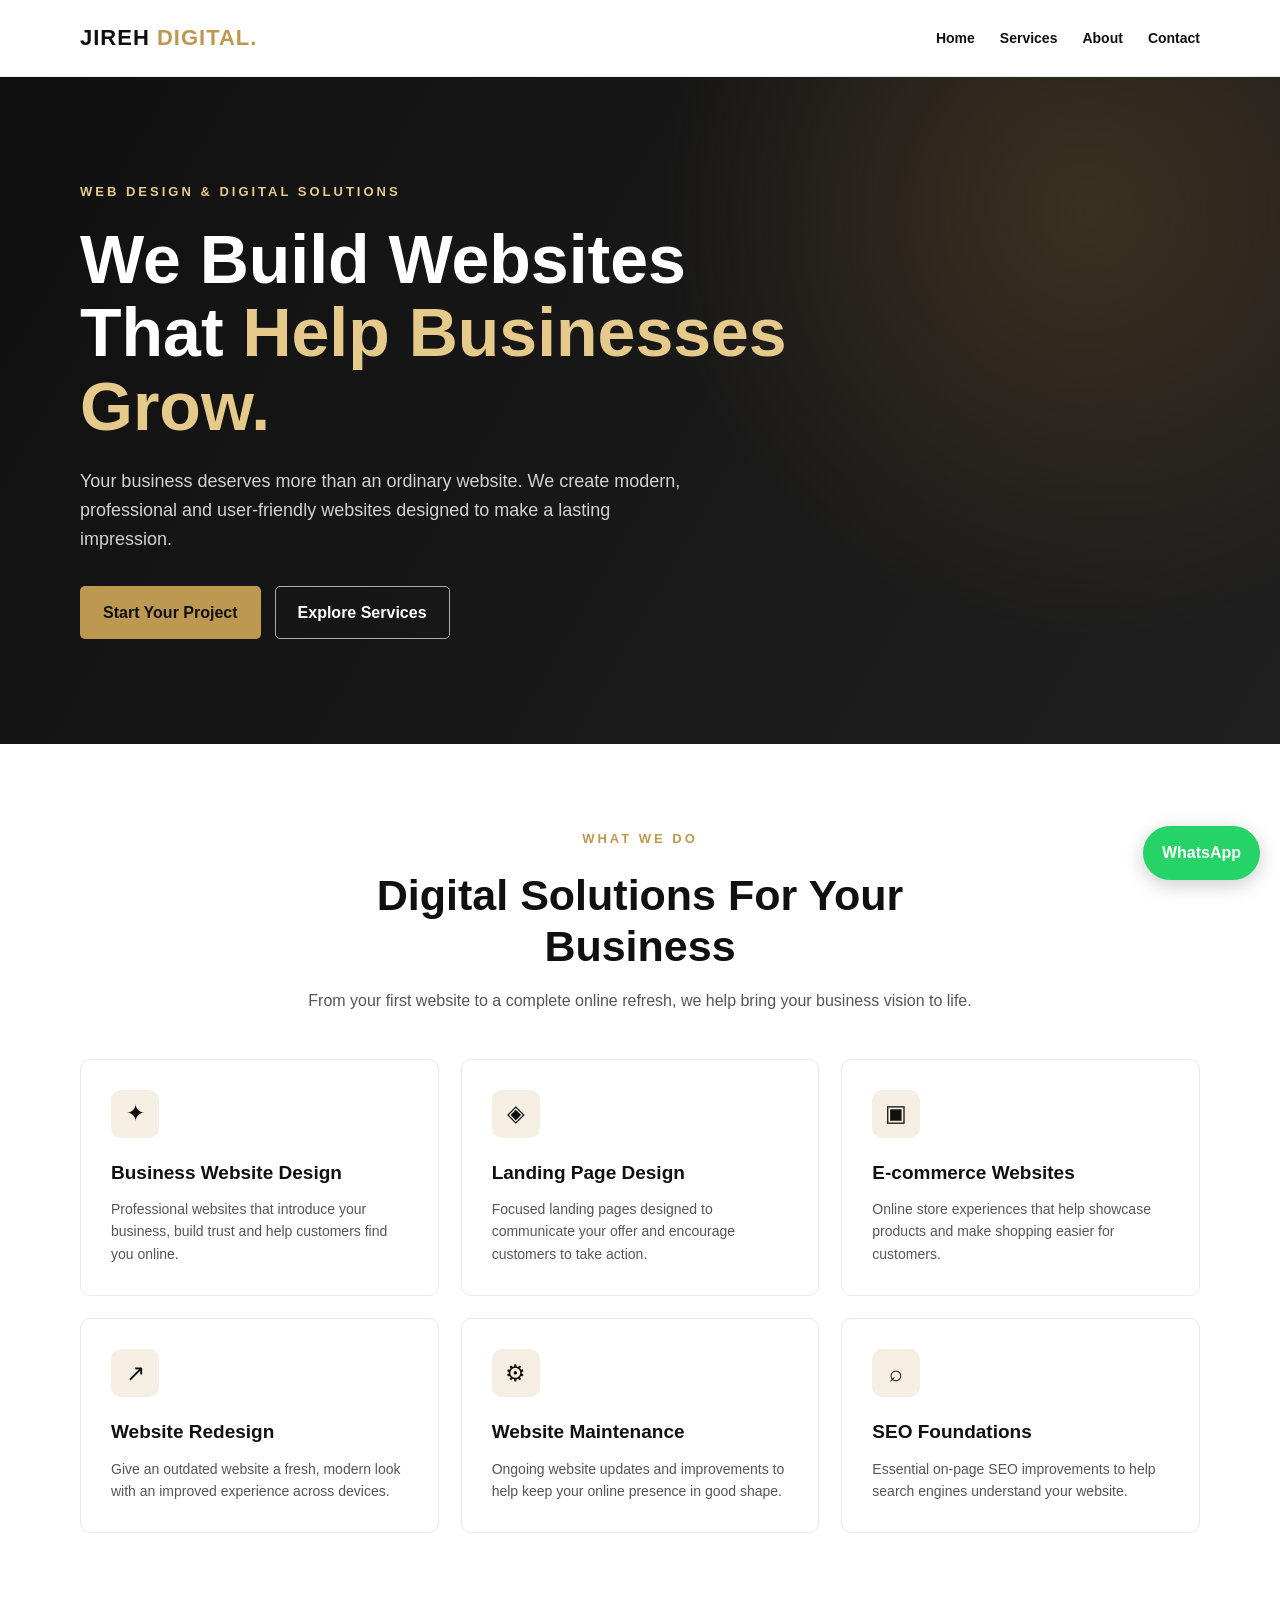
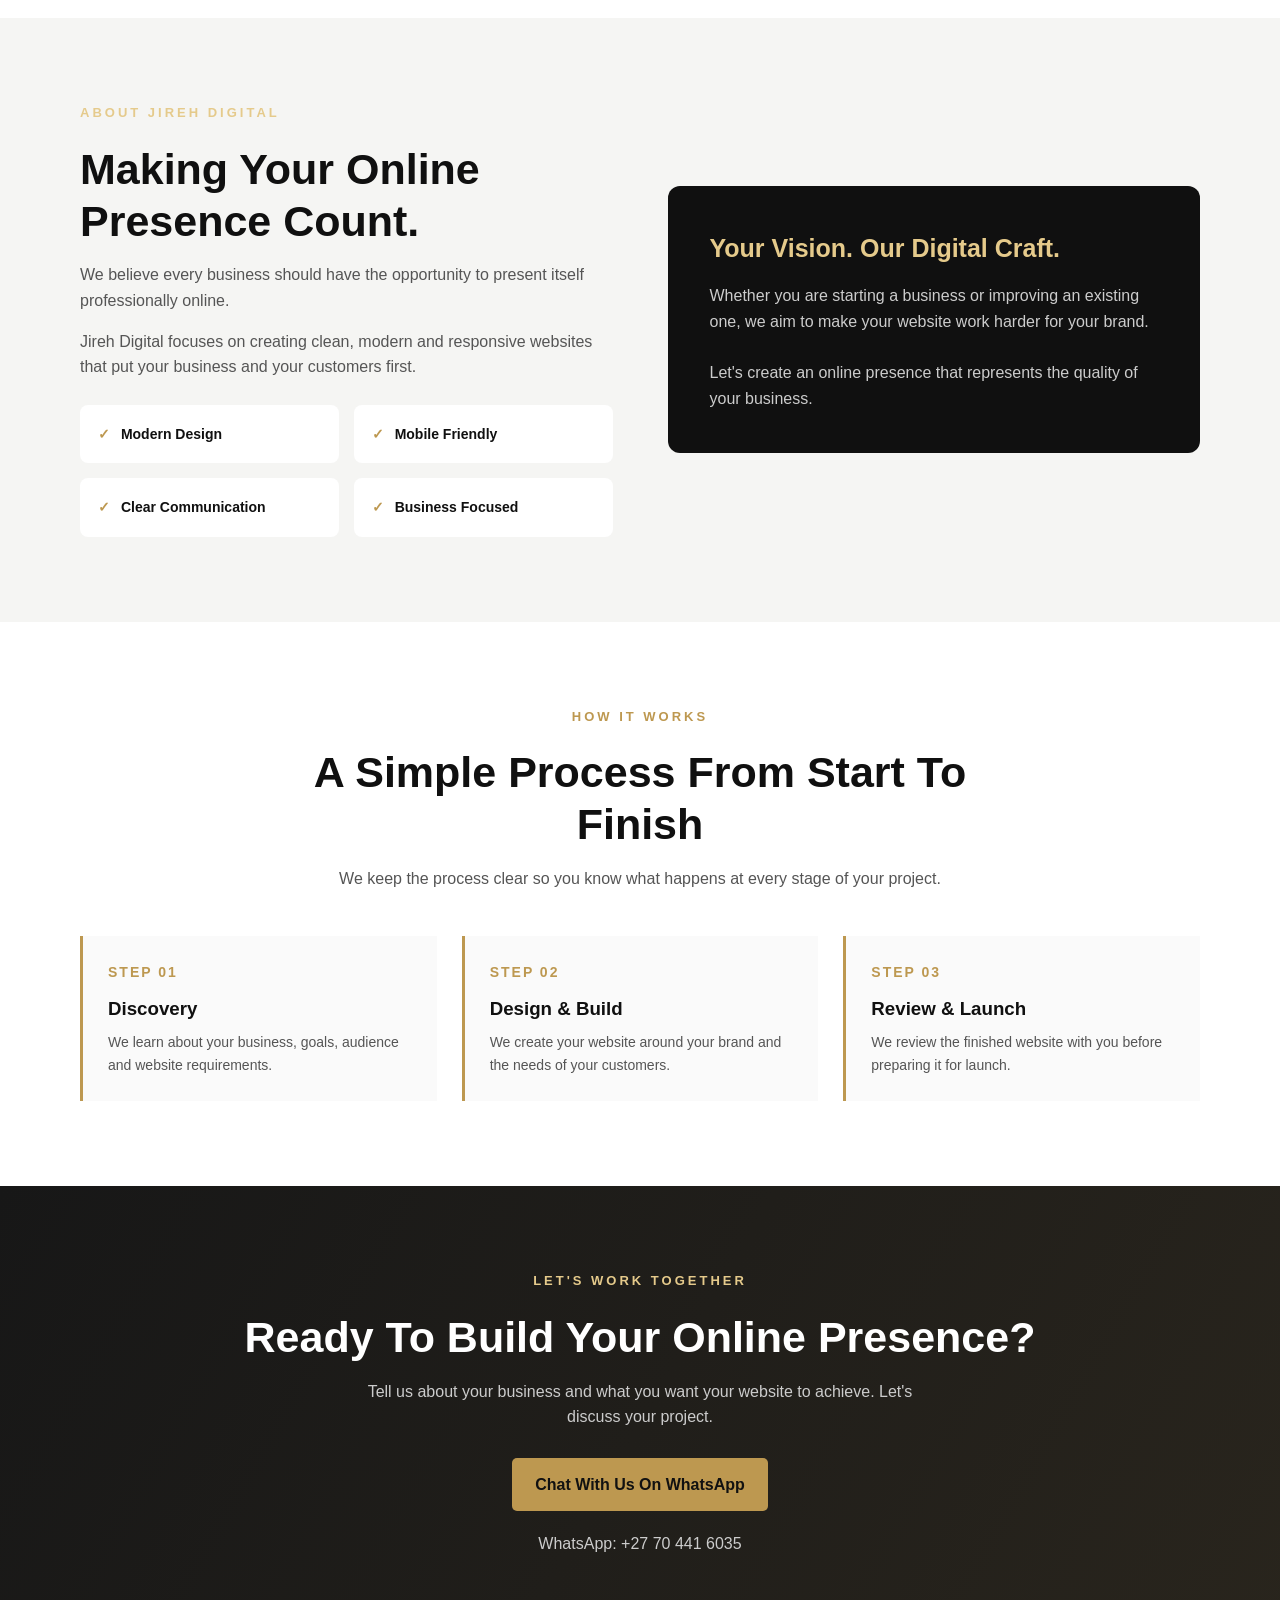
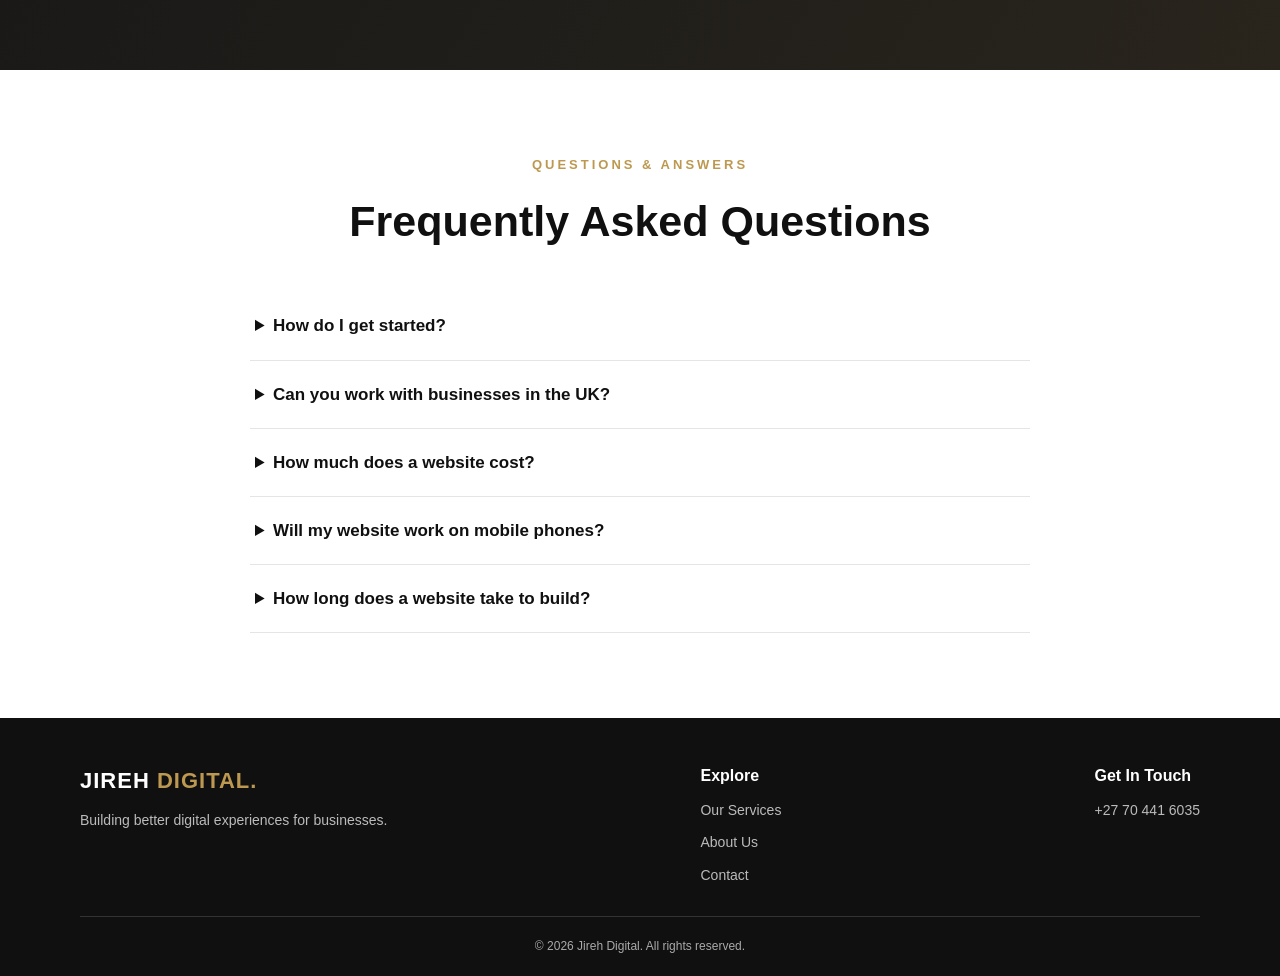
==== commit 23f65fd6: "Update index.html" ====
--- a/index.html
+++ b/index.html
@@ -2,859 +2,694 @@
 <!DOCTYPE html>
 <html lang="en">
 <head>
-<meta charset="UTF-8">
-<meta name="viewport" content="width=device-width, initial-scale=1.0">
-<meta name="theme-color" content="#080808">
-<meta name="description" content="Jireh Digital creates premium websites, digital experiences and online solutions for ambitious businesses.">
-<title>Jireh Digital | Premium Digital Experiences</title>
-
-<link rel="preconnect" href="https://fonts.googleapis.com">
-<link rel="preconnect" href="https://fonts.gstatic.com" crossorigin>
-<link href="https://fonts.googleapis.com/css2?family=DM+Sans:wght@400;500;600;700&family=Playfair+Display:wght@500;600;700&display=swap" rel="stylesheet">
-
-<style>
-:root {
-  --bg: #080808;
-  --surface: #111111;
-  --gold: #d5ad62;
-  --light-gold: #f0d69b;
-  --white: #ffffff;
-  --muted: #a5a5a5;
-  --border: rgba(213,173,98,.2);
-}
-
-* { margin:0; padding:0; box-sizing:border-box; }
-
-html { scroll-behavior:smooth; }
-
-body {
-  background:var(--bg);
-  color:var(--white);
-  font-family:'DM Sans',sans-serif;
-  line-height:1.7;
-  overflow-x:hidden;
-}
-
-a { color:inherit; text-decoration:none; }
-
-.container {
-  width:min(1120px,90%);
-  margin:auto;
-}
-
-.gold { color:var(--gold); }
-
-section { padding:100px 0; }
-
-.section-label {
-  color:var(--gold);
-  font-size:12px;
-  letter-spacing:3px;
-  text-transform:uppercase;
-  margin-bottom:15px;
-  font-weight:700;
-}
-
-.section-title {
-  font-family:'Playfair Display',serif;
-  font-size:clamp(32px,5vw,48px);
-  line-height:1.2;
-  margin-bottom:18px;
-}
-
-.section-intro {
-  color:var(--muted);
-  max-width:620px;
-  margin-bottom:45px;
-}
-
-.btn {
-  display:inline-flex;
-  justify-content:center;
-  align-items:center;
-  gap:10px;
-  padding:14px 25px;
-  border:1px solid var(--gold);
-  font-weight:700;
-  font-size:13px;
-  transition:.3s;
-}
-
-.btn-primary {
-  background:var(--gold);
-  color:#080808;
-}
-
-.btn:hover {
-  background:var(--light-gold);
-  color:#080808;
-  transform:translateY(-3px);
-}
-
-/* NAVIGATION */
-
-header {
-  position:sticky;
-  top:0;
-  z-index:100;
-  background:rgba(8,8,8,.94);
-  backdrop-filter:blur(15px);
-  border-bottom:1px solid var(--border);
-}
-
-.nav {
-  min-height:78px;
-  display:flex;
-  align-items:center;
-  justify-content:space-between;
-}
-
-.logo {
-  font-size:23px;
-  font-weight:700;
-  letter-spacing:1px;
-}
-
-.logo span { color:var(--gold); }
-
-.nav-links {
-  display:flex;
-  align-items:center;
-  gap:27px;
-  list-style:none;
-}
-
-.nav-links a {
-  font-size:12px;
-  color:#ddd;
-  transition:.3s;
-}
-
-.nav-links a:hover { color:var(--gold); }
-
-.menu-toggle {
-  display:none;
-  color:var(--gold);
-  background:none;
-  border:0;
-  font-size:27px;
-  cursor:pointer;
-}
-
-/* HERO */
-
-.hero {
-  min-height:690px;
-  display:flex;
-  align-items:center;
-  text-align:center;
-  background:
-    radial-gradient(ellipse at 50% 15%,rgba(213,173,98,.15),transparent 55%),
-    linear-gradient(180deg,#0b0b0b,#080808);
-  padding:110px 0;
-}
-
-.hero-content { max-width:850px; margin:auto; }
-
-.hero-tag {
-  display:inline-block;
-  color:var(--gold);
-  border:1px solid var(--border);
-  padding:9px 17px;
-  font-size:11px;
-  letter-spacing:3px;
-  margin-bottom:30px;
-}
-
-.hero h1 {
-  font-family:'Playfair Display',serif;
-  font-size:clamp(43px,8vw,82px);
-  line-height:1.12;
-  margin-bottom:25px;
-}
-
-.hero h1 span { color:var(--gold); }
-
-.hero p {
-  max-width:650px;
-  margin:0 auto 35px;
-  color:var(--muted);
-  font-size:16px;
-}
-
-.hero-buttons {
-  display:flex;
-  justify-content:center;
-  gap:15px;
-  flex-wrap:wrap;
-}
-
-.hero-note {
-  margin-top:65px;
-  color:#777;
-  font-size:11px;
-  letter-spacing:3px;
-}
-
-/* TRUST STRIP */
-
-.trust {
-  border-top:1px solid var(--border);
-  border-bottom:1px solid var(--border);
-  padding:25px 0;
-  text-align:center;
-  color:#c6b58f;
-  font-size:12px;
-  letter-spacing:2px;
-}
-
-/* ABOUT */
-
-.about-grid {
-  display:grid;
-  grid-template-columns:1fr 1fr;
-  gap:65px;
-  align-items:center;
-}
-
-.about-panel {
-  border:1px solid var(--border);
-  background:linear-gradient(145deg,#17140e,#101010);
-  padding:45px;
-  min-height:300px;
-  display:flex;
-  flex-direction:column;
-  justify-content:center;
-}
-
-.about-panel .big {
-  font-family:'Playfair Display',serif;
-  font-size:55px;
-  color:var(--gold);
-}
-
-.about-panel p { color:var(--muted); }
-
-/* SERVICES */
-
-.services { background:#0d0d0d; }
-
-.grid {
-  display:grid;
-  grid-template-columns:repeat(3,1fr);
-  gap:20px;
-}
-
-.service-card {
-  background:var(--surface);
-  border:1px solid var(--border);
-  padding:30px;
-  transition:.3s;
-}
-
-.service-card:hover {
-  transform:translateY(-7px);
-  border-color:var(--gold);
-}
-
-.service-icon {
-  font-size:29px;
-  color:var(--gold);
-  margin-bottom:22px;
-}
-
-.service-card h3 {
-  font-family:'Playfair Display',serif;
-  font-size:21px;
-  margin-bottom:12px;
-}
-
-.service-card p {
-  color:var(--muted);
-  font-size:13px;
-}
-
-/* PORTFOLIO */
-
-.portfolio-card {
-  background:#151515;
-  border:1px solid var(--border);
-  overflow:hidden;
-}
-
-.portfolio-visual {
-  min-height:210px;
-  padding:25px;
-  display:flex;
-  flex-direction:column;
-  justify-content:center;
-  align-items:center;
-  text-align:center;
-  background:radial-gradient(circle at center,#42351e,#111 70%);
-}
-
-.portfolio-visual h3 {
-  font-family:'Playfair Display',serif;
-  font-size:28px;
-  color:var(--light-gold);
-}
-
-.portfolio-visual span {
-  color:#c8b991;
-  font-size:10px;
-  letter-spacing:3px;
-}
-
-.portfolio-info { padding:22px; }
-
-.portfolio-info h3 { margin-bottom:7px; }
-
-.portfolio-info p {
-  font-size:13px;
-  color:var(--muted);
-}
-
-.portfolio-note {
-  margin-top:22px;
-  color:var(--muted);
-  font-size:12px;
-}
-
-/* PROCESS */
-
-.process { background:#0d0d0d; }
-
-.process-card {
-  padding:27px;
-  border-left:2px solid var(--gold);
-  background:#141414;
-}
-
-.process-card strong {
-  display:block;
-  color:var(--gold);
-  font-size:12px;
-  letter-spacing:2px;
-  margin-bottom:10px;
-}
-
-.process-card h3 { margin-bottom:8px; }
-
-.process-card p {
-  font-size:13px;
-  color:var(--muted);
-}
-
-/* PRICING */
-
-.price-card {
-  padding:32px;
-  background:#121212;
-  border:1px solid var(--border);
-  position:relative;
-}
-
-.price-card.featured {
-  border-color:var(--gold);
-  background:linear-gradient(145deg,#211b10,#111);
-}
-
-.price-card h3 {
-  font-family:'Playfair Display',serif;
-  font-size:24px;
-}
-
-.price-card .price {
-  color:var(--gold);
-  font-size:30px;
-  font-weight:700;
-  margin:20px 0;
-}
-
-.price-card .price small {
-  font-size:12px;
-  color:var(--muted);
-  font-weight:400;
-}
-
-.price-card p {
-  color:var(--muted);
-  font-size:13px;
-}
-
-.price-card ul {
-  list-style:none;
-  margin:25px 0;
-}
-
-.price-card li {
-  padding:9px 0;
-  border-bottom:1px solid #292929;
-  font-size:13px;
-}
-
-.price-card li::before {
-  content:"✓ ";
-  color:var(--gold);
-}
-
-.price-card .btn { width:100%; }
-
-.pricing-note {
-  color:var(--muted);
-  font-size:12px;
-  margin-top:25px;
-}
-
-/* CONTACT */
-
-.contact {
-  background:radial-gradient(ellipse at center,#211b10,#080808 70%);
-  text-align:center;
-}
-
-.contact-content { max-width:720px; margin:auto; }
-
-.contact p {
-  color:var(--muted);
-  margin:20px auto 30px;
-}
-
-.contact-links {
-  display:flex;
-  gap:15px;
-  justify-content:center;
-  flex-wrap:wrap;
-}
-
-/* FOOTER */
-
-footer {
-  border-top:1px solid var(--border);
-  padding:35px 0;
-  text-align:center;
-}
-
-footer .logo { margin-bottom:10px; }
-
-footer p {
-  color:#777;
-  font-size:12px;
-}
-
-/* ANIMATION */
-
-.reveal {
-  opacity:0;
-  transform:translateY(22px);
-  transition:opacity .7s,transform .7s;
-}
-
-.reveal.visible {
-  opacity:1;
-  transform:translateY(0);
-}
-
-@media(prefers-reduced-motion:reduce) {
-  *,*::before,*::after {
-    scroll-behavior:auto!important;
-    transition:none!important;
-    animation:none!important;
-  }
-}
-
-@media(max-width:800px) {
-  .menu-toggle { display:block; }
-
-  .nav-links {
-    display:none;
-    position:absolute;
-    top:78px;
-    left:0;
-    right:0;
-    background:#101010;
-    padding:25px 5%;
-    flex-direction:column;
-    align-items:flex-start;
-    border-bottom:1px solid var(--border);
-  }
-
-  .nav-links.open { display:flex; }
-
-  .about-grid { grid-template-columns:1fr; gap:30px; }
-
-  .grid { grid-template-columns:repeat(2,1fr); }
-
-  section { padding:75px 0; }
-}
-
-@media(max-width:550px) {
-  .grid { grid-template-columns:1fr; }
-  .hero { min-height:600px; padding:80px 0; }
-  .about-panel { padding:30px; }
-  .price-card { padding:27px; }
-}
-</style>
+  <meta charset="UTF-8">
+  <meta name="viewport" content="width=device-width, initial-scale=1.0">
+  <meta name="description" content="Jireh Digital creates professional websites that help businesses build trust, attract customers and grow online.">
+  <meta name="theme-color" content="#101010">
+  <title>Jireh Digital | Websites That Help Businesses Grow</title>
+
+  <style>
+    :root {
+      --black: #101010;
+      --gold: #bd9850;
+      --gold-light: #e5ca8b;
+      --white: #ffffff;
+      --grey: #f5f5f3;
+      --text: #555;
+    }
+
+    * {
+      margin: 0;
+      padding: 0;
+      box-sizing: border-box;
+      scroll-behavior: smooth;
+    }
+
+    body {
+      font-family: Arial, Helvetica, sans-serif;
+      color: var(--black);
+      background: var(--white);
+      line-height: 1.6;
+    }
+
+    a {
+      text-decoration: none;
+      color: inherit;
+    }
+
+    .container {
+      width: min(1120px, 90%);
+      margin: auto;
+    }
+
+    header {
+      background: rgba(255,255,255,.97);
+      border-bottom: 1px solid #eee;
+      position: sticky;
+      top: 0;
+      z-index: 100;
+    }
+
+    nav {
+      min-height: 76px;
+      display: flex;
+      justify-content: space-between;
+      align-items: center;
+      gap: 20px;
+    }
+
+    .logo {
+      font-size: 22px;
+      font-weight: 800;
+      letter-spacing: 1px;
+    }
+
+    .logo span {
+      color: var(--gold);
+    }
+
+    .nav-links {
+      display: flex;
+      align-items: center;
+      gap: 25px;
+      font-size: 14px;
+      font-weight: 600;
+    }
+
+    .nav-links a:hover {
+      color: var(--gold);
+    }
+
+    .button {
+      display: inline-block;
+      padding: 14px 23px;
+      border-radius: 5px;
+      background: var(--gold);
+      color: #111;
+      font-weight: 700;
+      transition: .2s;
+    }
+
+    .button:hover {
+      background: var(--gold-light);
+      transform: translateY(-2px);
+    }
+
+    .button.dark {
+      background: var(--black);
+      color: white;
+    }
+
+    .hero {
+      background:
+        radial-gradient(circle at 85% 20%, #3a3020 0, transparent 35%),
+        linear-gradient(120deg, #101010, #202020);
+      color: white;
+      padding: 105px 0;
+    }
+
+    .hero-content {
+      max-width: 760px;
+    }
+
+    .eyebrow {
+      color: var(--gold-light);
+      font-size: 13px;
+      font-weight: 700;
+      letter-spacing: 3px;
+      text-transform: uppercase;
+      margin-bottom: 20px;
+    }
+
+    h1 {
+      font-size: clamp(40px, 7vw, 68px);
+      line-height: 1.08;
+      margin-bottom: 24px;
+    }
+
+    h1 span {
+      color: var(--gold-light);
+    }
+
+    .hero p {
+      color: #d2d2d2;
+      font-size: 18px;
+      max-width: 620px;
+      margin-bottom: 32px;
+    }
+
+    .hero-actions {
+      display: flex;
+      flex-wrap: wrap;
+      gap: 14px;
+    }
+
+    .outline-button {
+      border: 1px solid #aaa;
+      color: white;
+      padding: 13px 22px;
+      border-radius: 5px;
+      font-weight: 700;
+    }
+
+    section {
+      padding: 85px 0;
+    }
+
+    .section-heading {
+      text-align: center;
+      max-width: 680px;
+      margin: 0 auto 45px;
+    }
+
+    .section-heading .eyebrow {
+      color: var(--gold);
+    }
+
+    h2 {
+      font-size: clamp(30px, 5vw, 43px);
+      line-height: 1.2;
+      margin-bottom: 15px;
+    }
+
+    .section-heading p {
+      color: var(--text);
+    }
+
+    .services-grid {
+      display: grid;
+      grid-template-columns: repeat(3, 1fr);
+      gap: 22px;
+    }
+
+    .service-card {
+      border: 1px solid #e9e9e9;
+      border-radius: 10px;
+      padding: 30px;
+      background: white;
+      transition: .25s;
+    }
+
+    .service-card:hover {
+      transform: translateY(-5px);
+      border-color: var(--gold);
+      box-shadow: 0 12px 30px #0000000c;
+    }
+
+    .service-icon {
+      width: 48px;
+      height: 48px;
+      display: grid;
+      place-items: center;
+      background: #f5efe3;
+      border-radius: 10px;
+      font-size: 23px;
+      margin-bottom: 20px;
+    }
+
+    .service-card h3 {
+      font-size: 19px;
+      margin-bottom: 10px;
+    }
+
+    .service-card p {
+      color: var(--text);
+      font-size: 14px;
+    }
+
+    .about {
+      background: var(--grey);
+    }
+
+    .about-grid {
+      display: grid;
+      grid-template-columns: 1fr 1fr;
+      gap: 55px;
+      align-items: center;
+    }
+
+    .about-copy p {
+      color: var(--text);
+      margin: 15px 0;
+    }
+
+    .benefits {
+      display: grid;
+      grid-template-columns: 1fr 1fr;
+      gap: 15px;
+      margin-top: 25px;
+    }
+
+    .benefit {
+      background: white;
+      padding: 18px;
+      border-radius: 8px;
+      font-weight: 700;
+      font-size: 14px;
+    }
+
+    .benefit span {
+      color: var(--gold);
+      margin-right: 7px;
+    }
+
+    .about-panel {
+      background: var(--black);
+      color: white;
+      border-radius: 12px;
+      padding: 42px;
+    }
+
+    .about-panel h3 {
+      color: var(--gold-light);
+      font-size: 25px;
+      margin-bottom: 15px;
+    }
+
+    .about-panel p {
+      color: #ccc;
+    }
+
+    .process-grid {
+      display: grid;
+      grid-template-columns: repeat(3, 1fr);
+      gap: 25px;
+    }
+
+    .process-card {
+      padding: 25px;
+      border-left: 3px solid var(--gold);
+      background: #fafafa;
+    }
+
+    .step {
+      color: var(--gold);
+      font-size: 14px;
+      font-weight: 800;
+      letter-spacing: 2px;
+      margin-bottom: 10px;
+    }
+
+    .process-card h3 {
+      margin-bottom: 8px;
+    }
+
+    .process-card p {
+      color: var(--text);
+      font-size: 14px;
+    }
+
+    .cta {
+      background: linear-gradient(120deg, #171717, #29251d);
+      color: white;
+      text-align: center;
+    }
+
+    .cta p {
+      color: #ccc;
+      max-width: 600px;
+      margin: 0 auto 28px;
+    }
+
+    .faq-list {
+      max-width: 780px;
+      margin: auto;
+    }
+
+    details {
+      border-bottom: 1px solid #e5e5e5;
+      padding: 20px 5px;
+    }
+
+    summary {
+      cursor: pointer;
+      font-weight: 700;
+      font-size: 17px;
+    }
+
+    details p {
+      color: var(--text);
+      padding-top: 12px;
+    }
+
+    footer {
+      background: #101010;
+      color: white;
+      padding: 45px 0 20px;
+    }
+
+    .footer-content {
+      display: flex;
+      justify-content: space-between;
+      flex-wrap: wrap;
+      gap: 25px;
+      padding-bottom: 30px;
+    }
+
+    footer p {
+      color: #bbb;
+      font-size: 14px;
+      margin-top: 10px;
+    }
+
+    footer a:hover {
+      color: var(--gold-light);
+    }
+
+    .copyright {
+      border-top: 1px solid #333;
+      padding-top: 20px;
+      text-align: center;
+      color: #aaa;
+      font-size: 12px;
+    }
+
+    .whatsapp-float {
+      position: fixed;
+      right: 20px;
+      bottom: 20px;
+      z-index: 99;
+      background: #25d366;
+      color: white;
+      padding: 14px 19px;
+      border-radius: 50px;
+      font-weight: 700;
+      box-shadow: 0 5px 20px #0003;
+    }
+
+    @media (max-width: 760px) {
+      .nav-links {
+        gap: 12px;
+        font-size: 12px;
+      }
+
+      .nav-links .nav-contact {
+        display: none;
+      }
+
+      .hero {
+        padding: 75px 0;
+      }
+
+      section {
+        padding: 65px 0;
+      }
+
+      .services-grid,
+      .process-grid,
+      .about-grid {
+        grid-template-columns: 1fr;
+      }
+
+      .about-grid {
+        gap: 30px;
+      }
+
+      .benefits {
+        grid-template-columns: 1fr 1fr;
+      }
+    }
+
+    @media (max-width: 400px) {
+      .logo {
+        font-size: 18px;
+      }
+
+      .nav-links {
+        gap: 9px;
+      }
+
+      .benefits {
+        grid-template-columns: 1fr;
+      }
+    }
+  </style>
 </head>
 
 <body>
 
 <header>
-  <div class="container nav">
-    <a class="logo" href="#home">JIREH<span>.</span> DIGITAL</a>
-
-    <button class="menu-toggle" id="menuToggle"
-      aria-label="Open navigation" aria-expanded="false">☰</button>
-
-    <ul class="nav-links" id="navLinks">
-      <li><a href="#home">Home</a></li>
-      <li><a href="#about">About</a></li>
-      <li><a href="#services">Services</a></li>
-      <li><a href="#portfolio">Portfolio</a></li>
-      <li><a href="#pricing">Pricing</a></li>
-      <li><a href="#contact">Contact</a></li>
-    </ul>
+  <div class="container">
+    <nav>
+      <a class="logo" href="#home">JIREH <span>DIGITAL.</span></a>
+      <div class="nav-links">
+        <a href="#home">Home</a>
+        <a href="#services">Services</a>
+        <a href="#about">About</a>
+        <a class="nav-contact" href="#contact">Contact</a>
+      </div>
+    </nav>
   </div>
 </header>
 
 <main>
-
-<section class="hero" id="home">
-  <div class="container hero-content reveal">
-    <div class="hero-tag">PREMIUM DIGITAL EXPERIENCES</div>
-
-    <h1>We Build Websites<br>That Make Your Business <span>Stand Out.</span></h1>
-
-    <p>
-      We create modern, professional and beautifully designed websites
-      that help ambitious businesses establish their presence online
-      and connect with more customers.
-    </p>
-
-    <div class="hero-buttons">
-      <a class="btn btn-primary" href="#contact">START YOUR PROJECT ↗</a>
-      <a class="btn" href="#portfolio">EXPLORE OUR WORK</a>
-    </div>
-
-    <div class="hero-note">CREATIVE DESIGN · DIGITAL EXCELLENCE · REAL AMBITION</div>
-  </div>
-</section>
-
-<div class="trust">
-  DESIGN WITH PURPOSE &nbsp; · &nbsp; BUILT FOR BUSINESS &nbsp; · &nbsp; MADE TO IMPRESS
-</div>
-
-<section id="about">
-  <div class="container about-grid">
-    <div class="reveal">
-      <div class="section-label">WHO WE ARE</div>
-      <h2 class="section-title">Your Vision.<br><span class="gold">Our Digital Craft.</span></h2>
-      <p class="section-intro">
-        Jireh Digital is a digital web design agency focused on helping
-        businesses build a strong and professional online presence.
+  <section class="hero" id="home">
+    <div class="container">
+      <div class="hero-content">
+        <div class="eyebrow">Web Design & Digital Solutions</div>
+        <h1>We Build Websites That <span>Help Businesses Grow.</span></h1>
+        <p>
+          Your business deserves more than an ordinary website.
+          We create modern, professional and user-friendly websites
+          designed to make a lasting impression.
+        </p>
+        <div class="hero-actions">
+          <a class="button" href="#contact">Start Your Project</a>
+          <a class="outline-button" href="#services">Explore Services</a>
+        </div>
+      </div>
+    </div>
+  </section>
+
+  <section id="services">
+    <div class="container">
+      <div class="section-heading">
+        <div class="eyebrow">What We Do</div>
+        <h2>Digital Solutions For Your Business</h2>
+        <p>
+          From your first website to a complete online refresh,
+          we help bring your business vision to life.
+        </p>
+      </div>
+
+      <div class="services-grid">
+        <article class="service-card">
+          <div class="service-icon">✦</div>
+          <h3>Business Website Design</h3>
+          <p>Professional websites that introduce your business,
+            build trust and help customers find you online.</p>
+        </article>
+
+        <article class="service-card">
+          <div class="service-icon">◈</div>
+          <h3>Landing Page Design</h3>
+          <p>Focused landing pages designed to communicate
+            your offer and encourage customers to take action.</p>
+        </article>
+
+        <article class="service-card">
+          <div class="service-icon">▣</div>
+          <h3>E-commerce Websites</h3>
+          <p>Online store experiences that help showcase
+            products and make shopping easier for customers.</p>
+        </article>
+
+        <article class="service-card">
+          <div class="service-icon">↗</div>
+          <h3>Website Redesign</h3>
+          <p>Give an outdated website a fresh, modern look
+            with an improved experience across devices.</p>
+        </article>
+
+        <article class="service-card">
+          <div class="service-icon">⚙</div>
+          <h3>Website Maintenance</h3>
+          <p>Ongoing website updates and improvements
+            to help keep your online presence in good shape.</p>
+        </article>
+
+        <article class="service-card">
+          <div class="service-icon">⌕</div>
+          <h3>SEO Foundations</h3>
+          <p>Essential on-page SEO improvements to help
+            search engines understand your website.</p>
+        </article>
+      </div>
+    </div>
+  </section>
+
+  <section class="about" id="about">
+    <div class="container about-grid">
+      <div class="about-copy">
+        <div class="eyebrow">About Jireh Digital</div>
+        <h2>Making Your Online Presence Count.</h2>
+        <p>
+          We believe every business should have the opportunity
+          to present itself professionally online.
+        </p>
+        <p>
+          Jireh Digital focuses on creating clean, modern and
+          responsive websites that put your business and your
+          customers first.
+        </p>
+
+        <div class="benefits">
+          <div class="benefit"><span>✓</span> Modern Design</div>
+          <div class="benefit"><span>✓</span> Mobile Friendly</div>
+          <div class="benefit"><span>✓</span> Clear Communication</div>
+          <div class="benefit"><span>✓</span> Business Focused</div>
+        </div>
+      </div>
+
+      <div class="about-panel">
+        <h3>Your Vision. Our Digital Craft.</h3>
+        <p>
+          Whether you are starting a business or improving an
+          existing one, we aim to make your website work harder
+          for your brand.
+        </p>
+        <br>
+        <p>
+          Let's create an online presence that represents
+          the quality of your business.
+        </p>
+      </div>
+    </div>
+  </section>
+
+  <section id="process">
+    <div class="container">
+      <div class="section-heading">
+        <div class="eyebrow">How It Works</div>
+        <h2>A Simple Process From Start To Finish</h2>
+        <p>We keep the process clear so you know what happens
+          at every stage of your project.</p>
+      </div>
+
+      <div class="process-grid">
+        <div class="process-card">
+          <div class="step">STEP 01</div>
+          <h3>Discovery</h3>
+          <p>We learn about your business, goals,
+            audience and website requirements.</p>
+        </div>
+
+        <div class="process-card">
+          <div class="step">STEP 02</div>
+          <h3>Design & Build</h3>
+          <p>We create your website around your brand
+            and the needs of your customers.</p>
+        </div>
+
+        <div class="process-card">
+          <div class="step">STEP 03</div>
+          <h3>Review & Launch</h3>
+          <p>We review the finished website with you
+            before preparing it for launch.</p>
+        </div>
+      </div>
+    </div>
+  </section>
+
+  <section class="cta" id="contact">
+    <div class="container">
+      <div class="eyebrow">Let's Work Together</div>
+      <h2>Ready To Build Your Online Presence?</h2>
+      <p>
+        Tell us about your business and what you want
+        your website to achieve. Let's discuss your project.
       </p>
-      <p style="color:var(--muted);font-size:14px;">
-        From first impressions to complete digital experiences, we believe
-        every business deserves a website that represents its ambition,
-        communicates its value and makes it easier for customers to connect.
+      <a class="button"
+         href="https://wa.me/27704416035?text=Hello%20Jireh%20Digital%2C%20I%27m%20interested%20in%20your%20website%20design%20services."
+         target="_blank" rel="noopener">
+        Chat With Us On WhatsApp
+      </a>
+      <p style="margin-top:20px;">
+        WhatsApp: +27 70 441 6035
       </p>
     </div>
-
-    <div class="about-panel reveal">
-      <div class="big">01.</div>
-      <h3 style="font-family:'Playfair Display',serif;font-size:27px;margin:12px 0;">
-        More Than Just A Website
-      </h3>
-      <p>
-        We combine creativity, thoughtful design and modern technology
-        to create online experiences that put your business forward.
-      </p>
-    </div>
-  </div>
-</section>
-
-<section class="services" id="services">
-  <div class="container">
-    <div class="section-label">WHAT WE DO</div>
-    <h2 class="section-title">Our <span class="gold">Services</span></h2>
-    <p class="section-intro">
-      Digital solutions designed to help your business look professional
-      and grow its online presence.
-    </p>
-
-    <div class="grid">
-      <article class="service-card reveal">
-        <div class="service-icon">✦</div>
-        <h3>Business Websites</h3>
-        <p>Professional websites that introduce your business, showcase your services and build trust with customers.</p>
-      </article>
-
-      <article class="service-card reveal">
-        <div class="service-icon">◈</div>
-        <h3>E-commerce Websites</h3>
-        <p>Modern online shopping experiences designed to present products and make shopping easier.</p>
-      </article>
-
-      <article class="service-card reveal">
-        <div class="service-icon">⌘</div>
-        <h3>Landing Pages</h3>
-        <p>Focused, attractive pages designed to communicate one clear message and encourage action.</p>
-      </article>
-
-      <article class="service-card reveal">
-        <div class="service-icon">✧</div>
-        <h3>Website Redesign</h3>
-        <p>Give an existing website a fresh, modern and more professional appearance.</p>
-      </article>
-
-      <article class="service-card reveal">
-        <div class="service-icon">◎</div>
-        <h3>Booking Websites</h3>
-        <p>Convenient website experiences that help customers discover services and request appointments.</p>
-      </article>
-
-      <article class="service-card reveal">
-        <div class="service-icon">⌘</div>
-        <h3>Website Maintenance</h3>
-        <p>Website updates and ongoing support to help keep your online presence up to date.</p>
-      </article>
-    </div>
-  </div>
-</section>
-
-<section id="portfolio">
-  <div class="container">
-    <div class="section-label">OUR CREATIVE DIRECTION</div>
-    <h2 class="section-title">Selected <span class="gold">Concepts</span></h2>
-    <p class="section-intro">
-      A preview of the types of digital experiences we aim to create
-      for different industries.
-    </p>
-
-    <div class="grid">
-      <article class="portfolio-card reveal">
-        <div class="portfolio-visual">
-          <span>PREMIUM HOSPITALITY</span>
-          <h3>THE GRAND</h3>
-          <span>HOTEL & LUXURY STAYS</span>
-        </div>
-        <div class="portfolio-info">
-          <h3>Luxury Hotel Concept</h3>
-          <p>An elegant digital experience for hospitality brands.</p>
-        </div>
-      </article>
-
-      <article class="portfolio-card reveal">
-        <div class="portfolio-visual">
-          <span>MODERN COMMERCE</span>
-          <h3>ATELIER</h3>
-          <span>FASHION & LIFESTYLE</span>
-        </div>
-        <div class="portfolio-info">
-          <h3>Fashion Store Concept</h3>
-          <p>A sophisticated online shopping experience.</p>
-        </div>
-      </article>
-
-      <article class="portfolio-card reveal">
-        <div class="portfolio-visual">
-          <span>PROFESSIONAL SERVICES</span>
-          <h3>MONARCH</h3>
-          <span>BUSINESS & CONSULTING</span>
-        </div>
-        <div class="portfolio-info">
-          <h3>Corporate Website Concept</h3>
-          <p>A clean and confident website for a service business.</p>
-        </div>
-      </article>
-    </div>
-
-    <p class="portfolio-note">
-      These are illustrative design concepts, not completed client projects.
-    </p>
-  </div>
-</section>
-
-<section class="process">
-  <div class="container">
-    <div class="section-label">HOW WE WORK</div>
-    <h2 class="section-title">From Idea To <span class="gold">Online.</span></h2>
-    <p class="section-intro">A simple and clear process for bringing your website vision to life.</p>
-
-    <div class="grid">
-      <article class="process-card reveal">
-        <strong>STEP 01</strong>
-        <h3>Discovery</h3>
-        <p>We learn about your business, your goals and the website you need.</p>
-      </article>
-
-      <article class="process-card reveal">
-        <strong>STEP 02</strong>
-        <h3>Design & Build</h3>
-        <p>We create your website with attention to appearance, usability and your brand.</p>
-      </article>
-
-      <article class="process-card reveal">
-        <strong>STEP 03</strong>
-        <h3>Review & Launch</h3>
-        <p>We review the finished website with you, make agreed changes and prepare it for launch.</p>
-      </article>
-    </div>
-  </div>
-</section>
-
-<section id="pricing">
-  <div class="container">
-    <div class="section-label">INVEST IN YOUR ONLINE PRESENCE</div>
-    <h2 class="section-title">Our <span class="gold">Packages</span></h2>
-    <p class="section-intro">
-      Starting package prices. Final quotes depend on your requirements,
-      features and project scope.
-    </p>
-
-    <div class="grid">
-      <article class="price-card reveal">
-        <h3>Starter</h3>
-        <p>For businesses ready to get online.</p>
-        <div class="price">£199 <small>/ starting from</small></div>
-        <ul>
-          <li>Professional one-page website</li>
-          <li>Mobile-friendly layout</li>
-          <li>Business information</li>
-          <li>Contact section</li>
-          <li>Basic launch assistance</li>
-        </ul>
-        <a class="btn" href="#contact">ENQUIRE NOW</a>
-      </article>
-
-      <article class="price-card featured reveal">
-        <h3>Professional</h3>
-        <p>For growing businesses.</p>
-        <div class="price">£350 <small>/ starting from</small></div>
-        <ul>
-          <li>Multi-section website</li>
-          <li>Premium custom design</li>
-          <li>Mobile-friendly layout</li>
-          <li>Services and portfolio</li>
-          <li>Contact and enquiry features</li>
-          <li>Basic launch assistance</li>
-        </ul>
-        <a class="btn btn-primary" href="#contact">ENQUIRE NOW</a>
-      </article>
-
-      <article class="price-card reveal">
-        <h3>Premium</h3>
-        <p>For ambitious brands.</p>
-        <div class="price">£599 <small>/ starting from</small></div>
-        <ul>
-          <li>Advanced website design</li>
-          <li>Expanded page structure</li>
-          <li>Enhanced animations</li>
-          <li>Advanced features as agreed</li>
-          <li>Mobile optimisation</li>
-          <li>Launch assistance</li>
-        </ul>
-        <a class="btn" href="#contact">ENQUIRE NOW</a>
-      </article>
-    </div>
-
-    <p class="pricing-note">
-      Prices are indicative starting prices in GBP. Domain registration,
-      third-party subscriptions, hosting and additional features may
-      incur separate costs. A final quote is provided before work begins.
-    </p>
-  </div>
-</section>
-
-<section class="contact" id="contact">
-  <div class="container contact-content reveal">
-    <div class="section-label">LET'S CREATE SOMETHING GREAT</div>
-    <h2 class="section-title">Your Business Deserves<br><span class="gold">A Better Online Presence.</span></h2>
-    <p>
-      Ready to take your business online? Tell us about your vision
-      and let's discuss your next website project.
-    </p>
-
-    <div class="contact-links">
-      <a class="btn btn-primary" id="whatsappButton" href="#contact">
-        CHAT WITH US ON WHATSAPP ↗
-      </a>
-      <a class="btn" href="#services">EXPLORE SERVICES</a>
-    </div>
-
-    <p style="font-size:11px;margin-top:25px;">
-      Your digital journey starts with a conversation.
-    </p>
-  </div>
-</section>
-
+  </section>
+
+  <section id="faq">
+    <div class="container">
+      <div class="section-heading">
+        <div class="eyebrow">Questions & Answers</div>
+        <h2>Frequently Asked Questions</h2>
+      </div>
+
+      <div class="faq-list">
+        <details>
+          <summary>How do I get started?</summary>
+          <p>Contact us on WhatsApp and tell us about your
+            business and the website you have in mind.</p>
+        </details>
+
+        <details>
+          <summary>Can you work with businesses in the UK?</summary>
+          <p>Yes. We can communicate and work remotely
+            with businesses in the UK and other locations.</p>
+        </details>
+
+        <details>
+          <summary>How much does a website cost?</summary>
+          <p>Pricing depends on the size and requirements
+            of your project. Contact us for a discussion
+            and a tailored quotation.</p>
+        </details>
+
+        <details>
+          <summary>Will my website work on mobile phones?</summary>
+          <p>Yes. Our website layouts are designed to
+            adapt to mobile phones, tablets and desktops.</p>
+        </details>
+
+        <details>
+          <summary>How long does a website take to build?</summary>
+          <p>Timelines depend on the project's size,
+            features and how quickly content and feedback
+            are provided.</p>
+        </details>
+      </div>
+    </div>
+  </section>
 </main>
 
 <footer>
   <div class="container">
-    <div class="logo">JIREH<span>.</span> DIGITAL</div>
-    <p>Premium Web Design & Digital Experiences.</p>
-    <p style="margin-top:15px;">© <span id="year"></span> Jireh Digital. All rights reserved.</p>
+    <div class="footer-content">
+      <div>
+        <a class="logo" href="#home">JIREH <span>DIGITAL.</span></a>
+        <p>Building better digital experiences for businesses.</p>
+      </div>
+
+      <div>
+        <strong>Explore</strong>
+        <p><a href="#services">Our Services</a></p>
+        <p><a href="#about">About Us</a></p>
+        <p><a href="#contact">Contact</a></p>
+      </div>
+
+      <div>
+        <strong>Get In Touch</strong>
+        <p>
+          <a href="https://wa.me/27704416035" target="_blank"
+             rel="noopener">+27 70 441 6035</a>
+        </p>
+      </div>
+    </div>
+
+    <div class="copyright">
+      © 2026 Jireh Digital. All rights reserved.
+    </div>
   </div>
 </footer>
 
-<script>
-const WHATSAPP_NUMBER = "REPLACE_WITH_NUMBER";
-
-const whatsappButton = document.getElementById("whatsappButton");
-
-whatsappButton.addEventListener("click", function(event) {
-  event.preventDefault();
-
-  if (WHATSAPP_NUMBER === "REPLACE_WITH_NUMBER") {
-    alert("Our WhatsApp business number will be added soon. Please check back later.");
-    return;
-  }
-
-  const message = encodeURIComponent(
-    "Hello Jireh Digital! I am interested in getting a website for my business."
-  );
-
-  window.open(
-    "https://wa.me/" + WHATSAPP_NUMBER + "?text=" + message,
-    "_blank",
-    "noopener,noreferrer"
-  );
-});
-
-const menuToggle = document.getElementById("menuToggle");
-const navLinks = document.getElementById("navLinks");
-
-menuToggle.addEventListener("click", function() {
-  const isOpen = navLinks.classList.toggle("open");
-  menuToggle.setAttribute("aria-expanded", isOpen);
-  menuToggle.textContent = isOpen ? "✕" : "☰";
-});
-
-document.querySelectorAll(".nav-links a").forEach(link => {
-  link.addEventListener("click", () => {
-    navLinks.classList.remove("open");
-    menuToggle.setAttribute("aria-expanded", "false");
-    menuToggle.textContent = "☰";
-  });
-});
-
-document.getElementById("year").textContent = new Date().getFullYear();
-
-const observer = new IntersectionObserver(entries => {
-  entries.forEach(entry => {
-    if (entry.isIntersecting) {
-      entry.target.classList.add("visible");
-      observer.unobserve(entry.target);
-    }
-  });
-}, { threshold: 0.12 });
-
-document.querySelectorAll(".reveal").forEach(element => {
-  observer.observe(element);
-});
-</script>
+<a class="whatsapp-float"
+   href="https://wa.me/27704416035?text=Hello%20Jireh%20Digital"
+   target="_blank" rel="noopener"
+   aria-label="Contact Jireh Digital on WhatsApp">
+  WhatsApp
+</a>
 
 </body>
 </html>
-
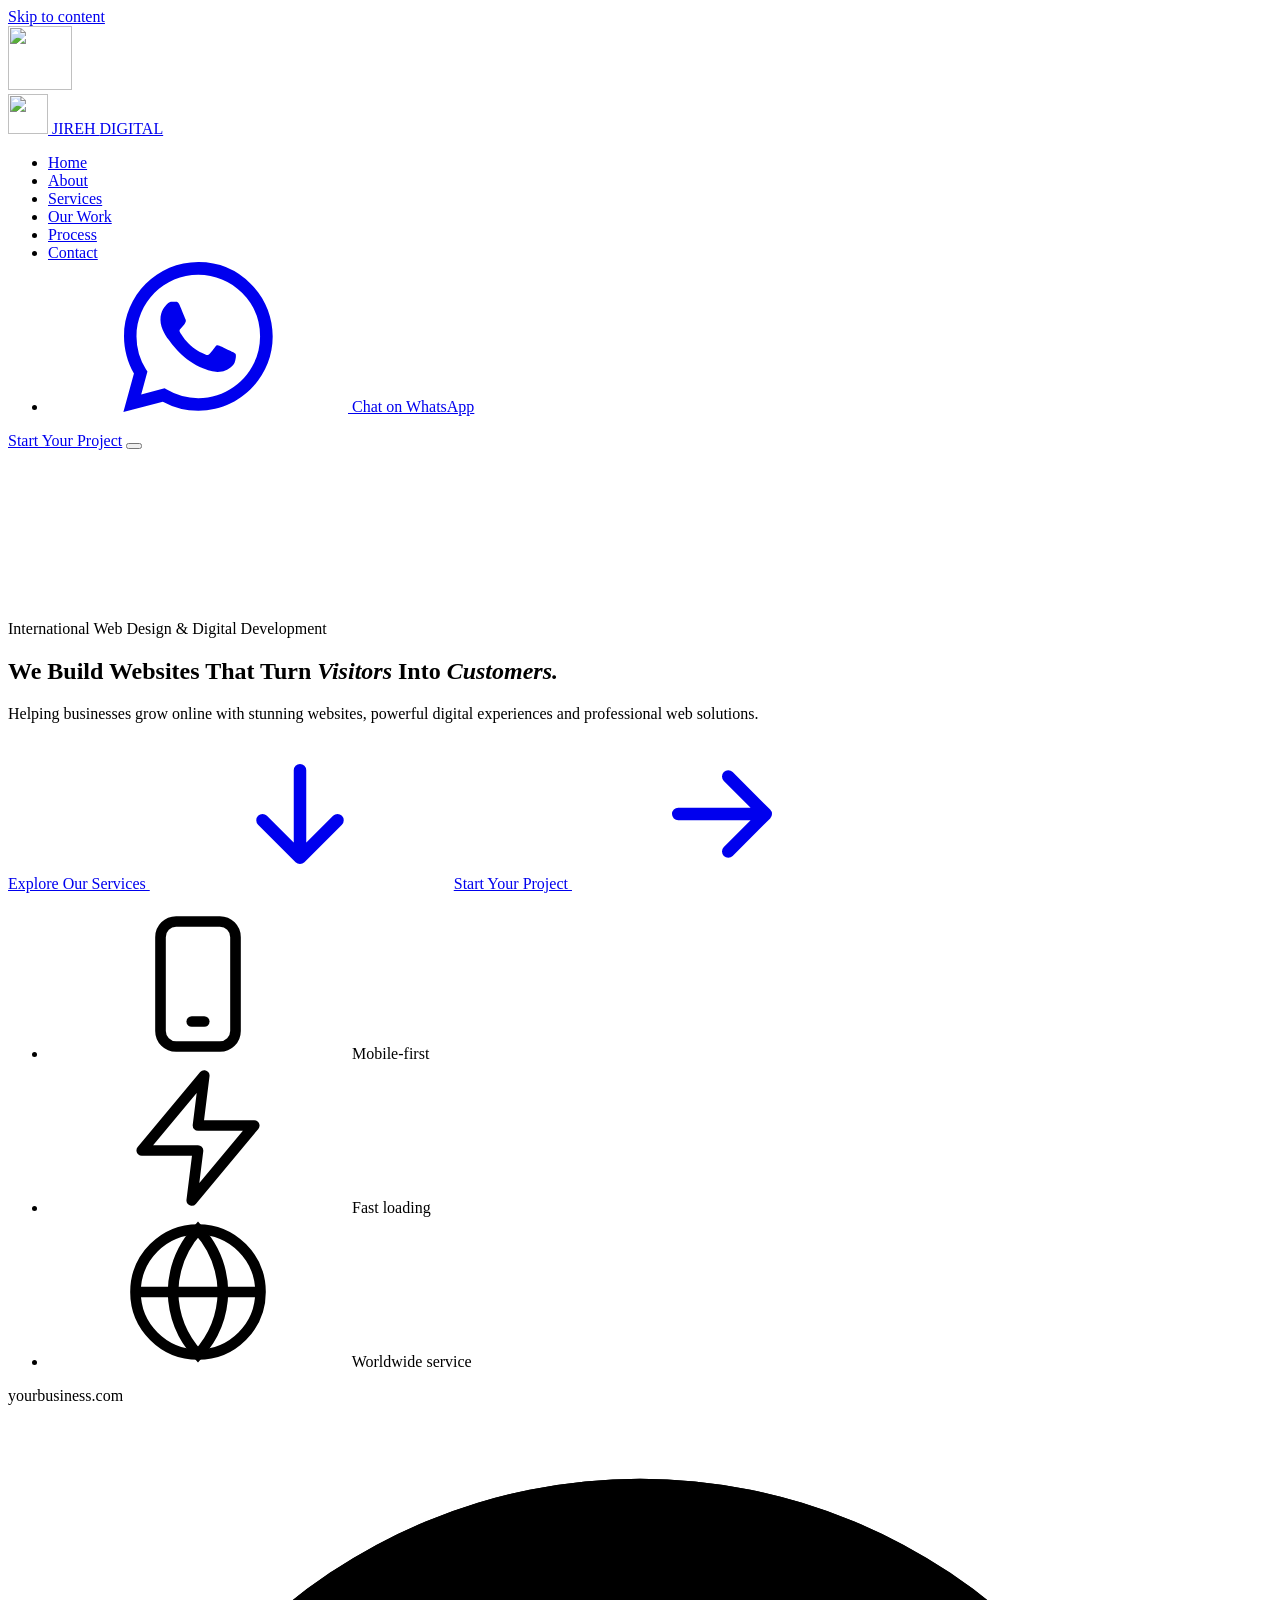
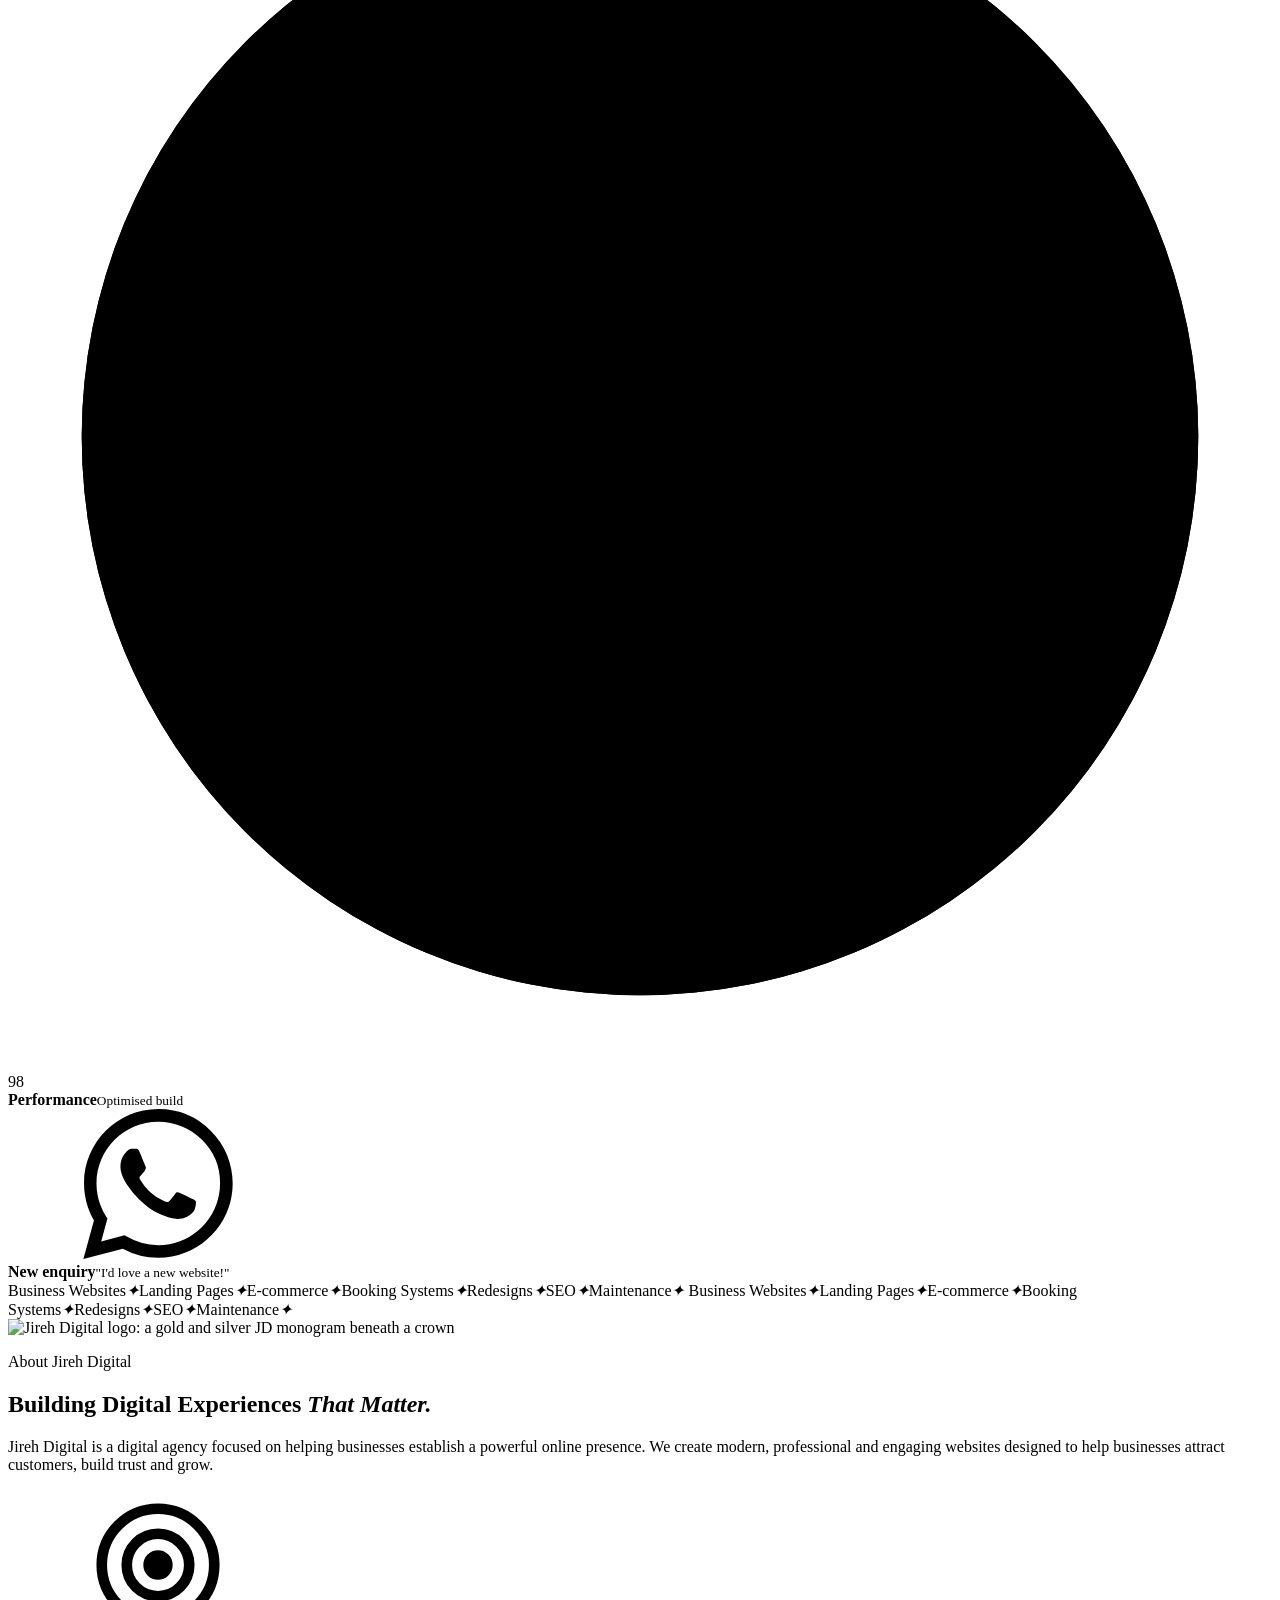
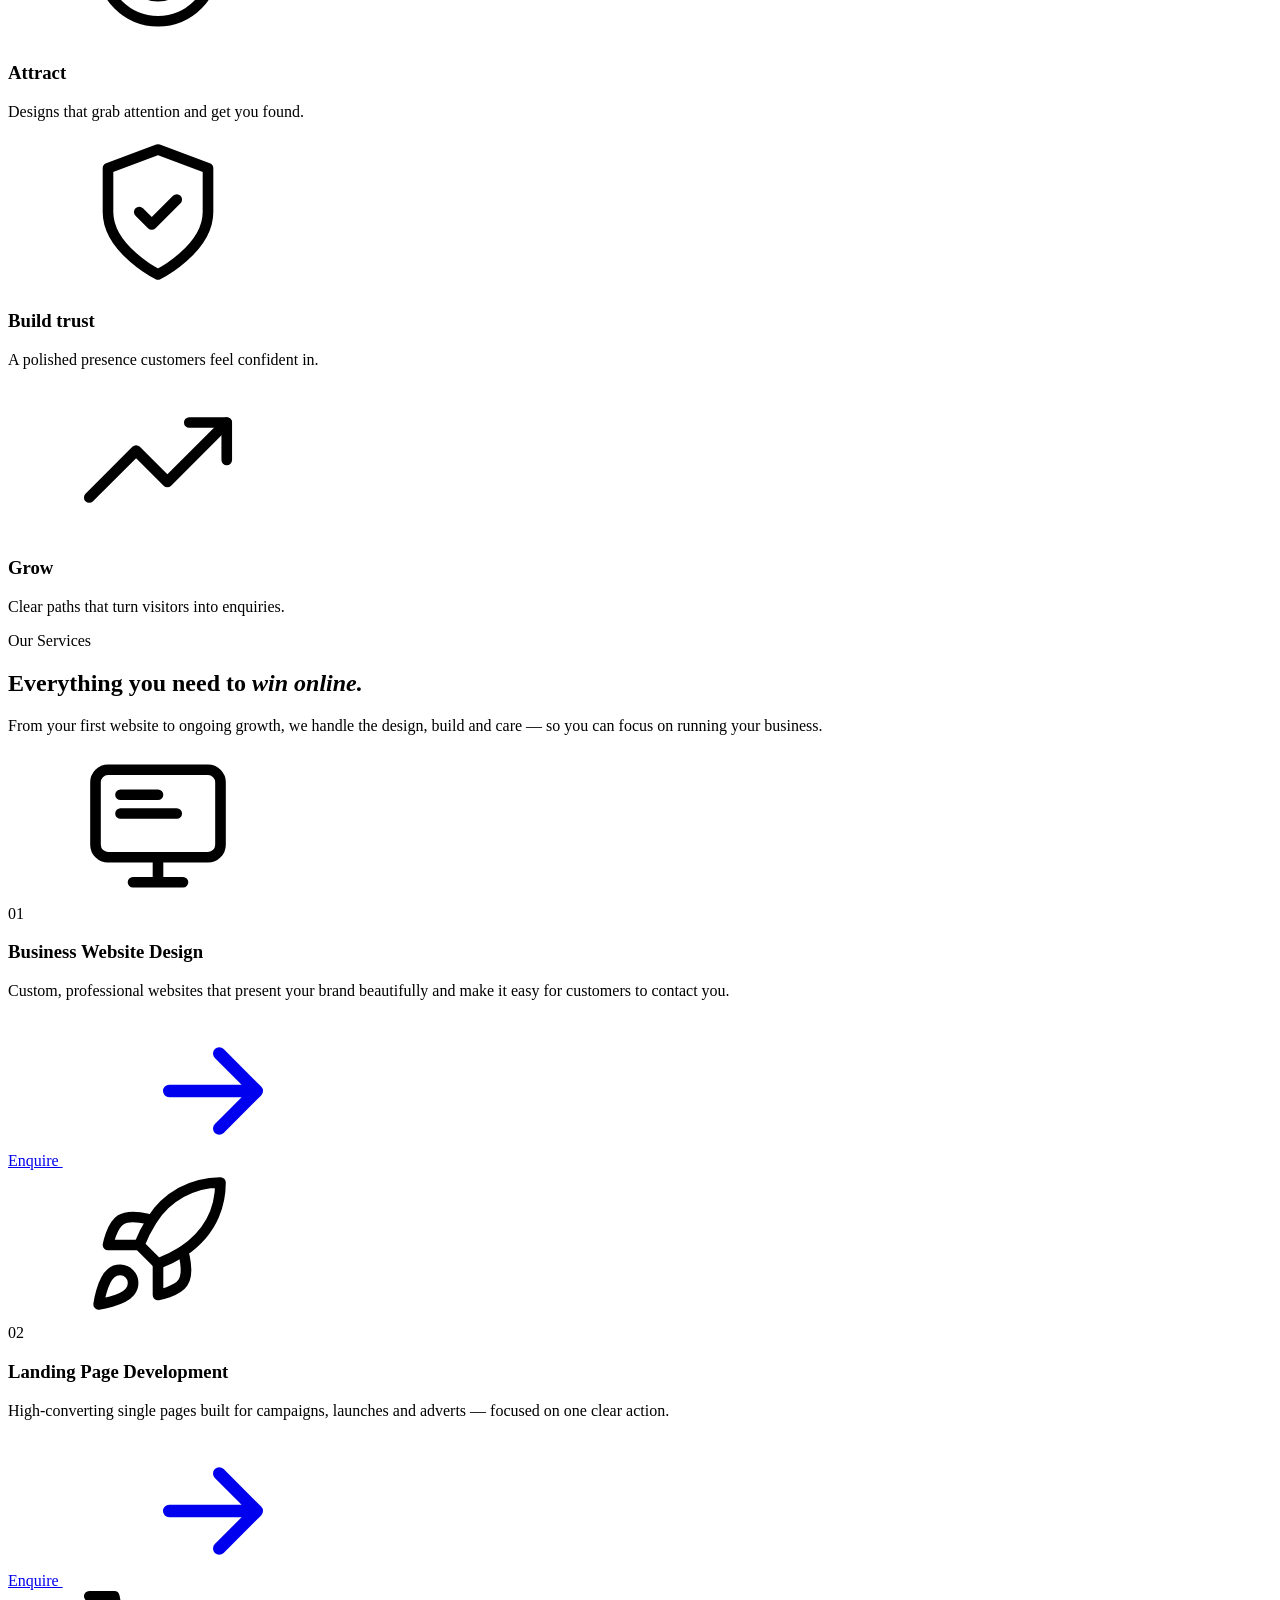
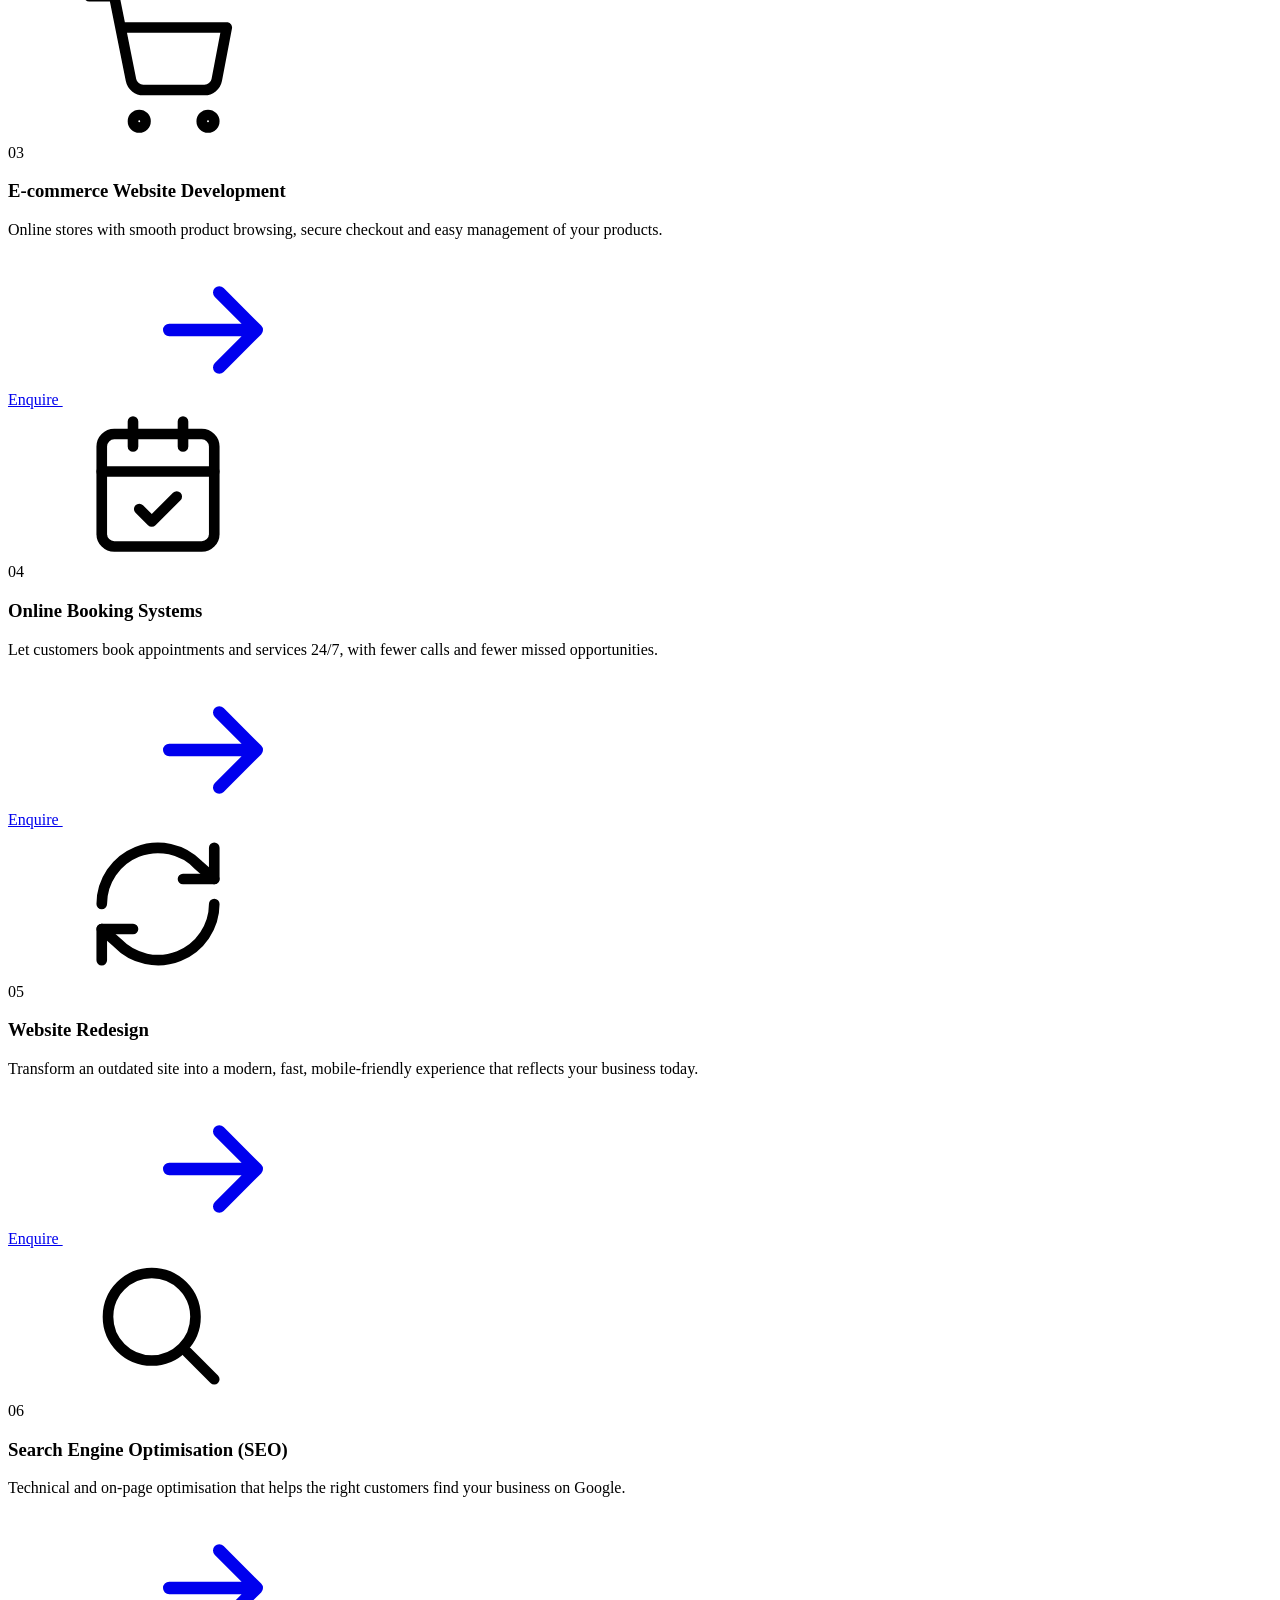
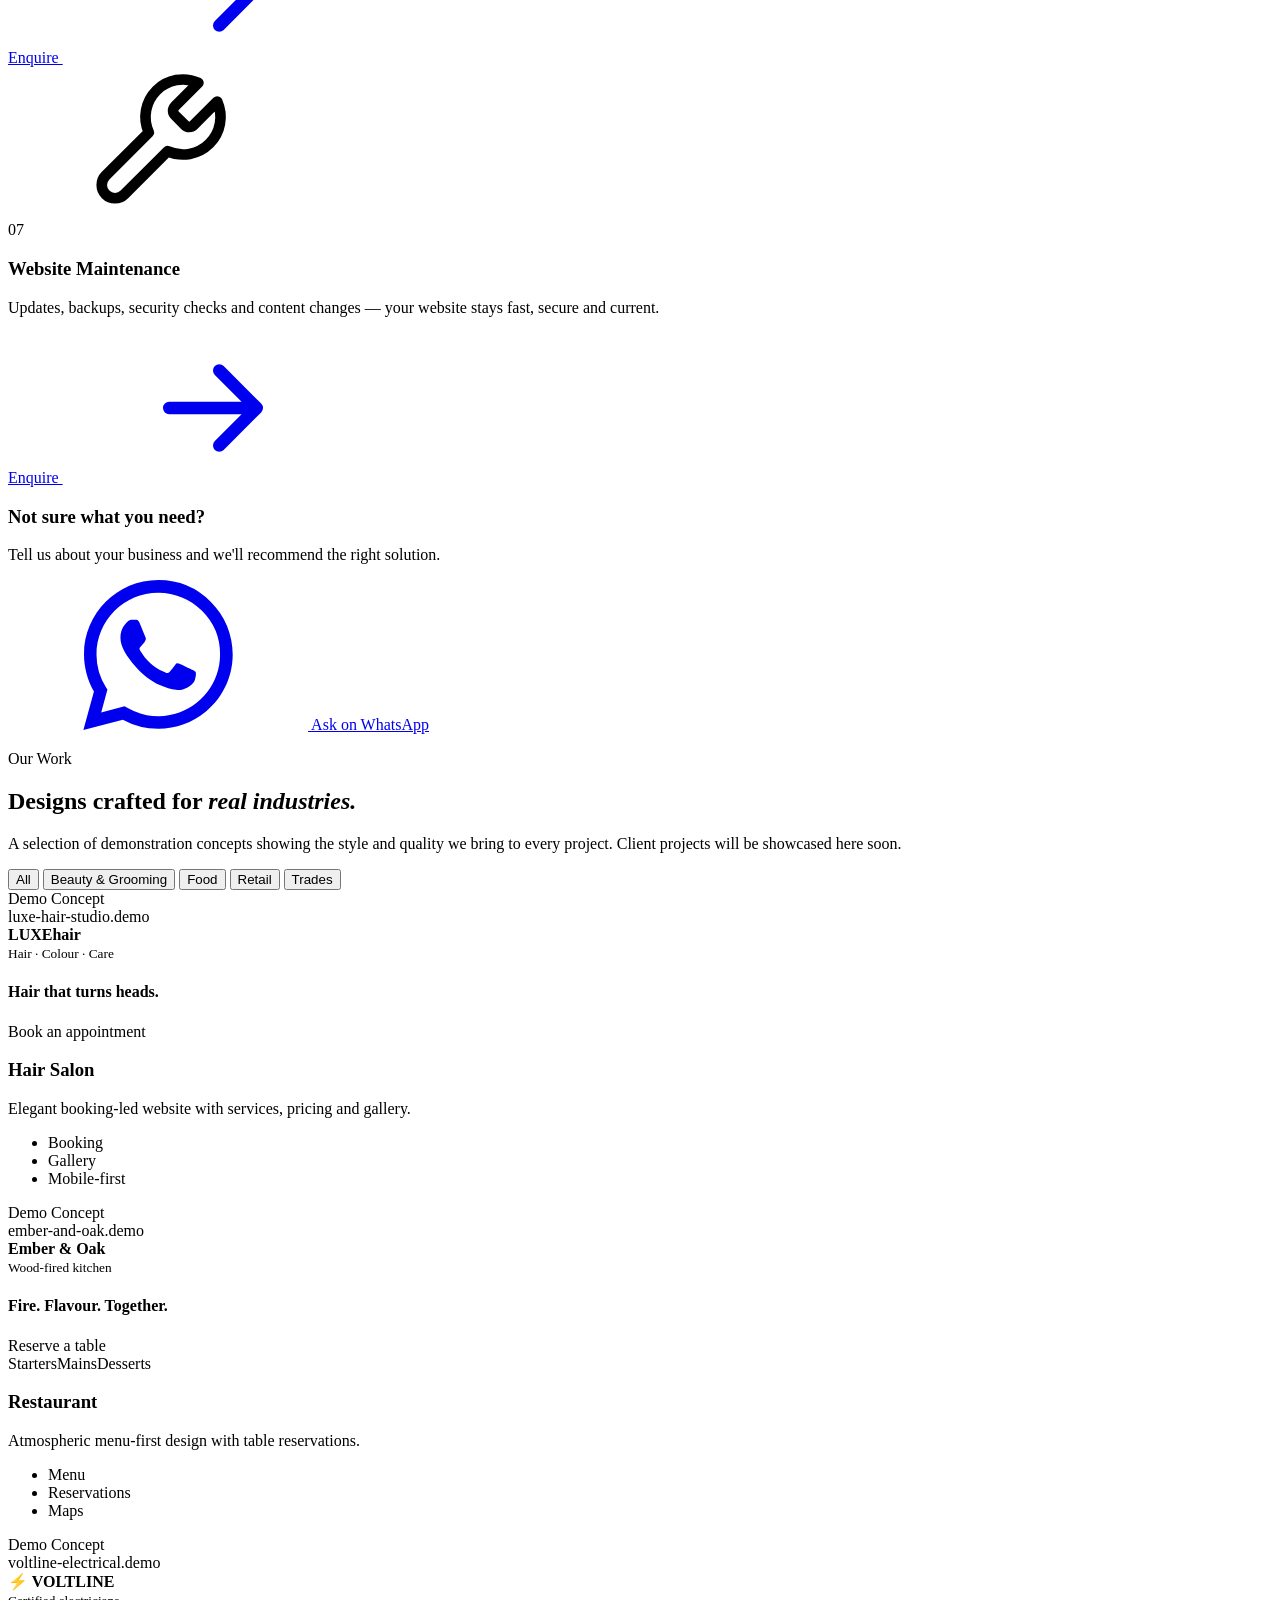
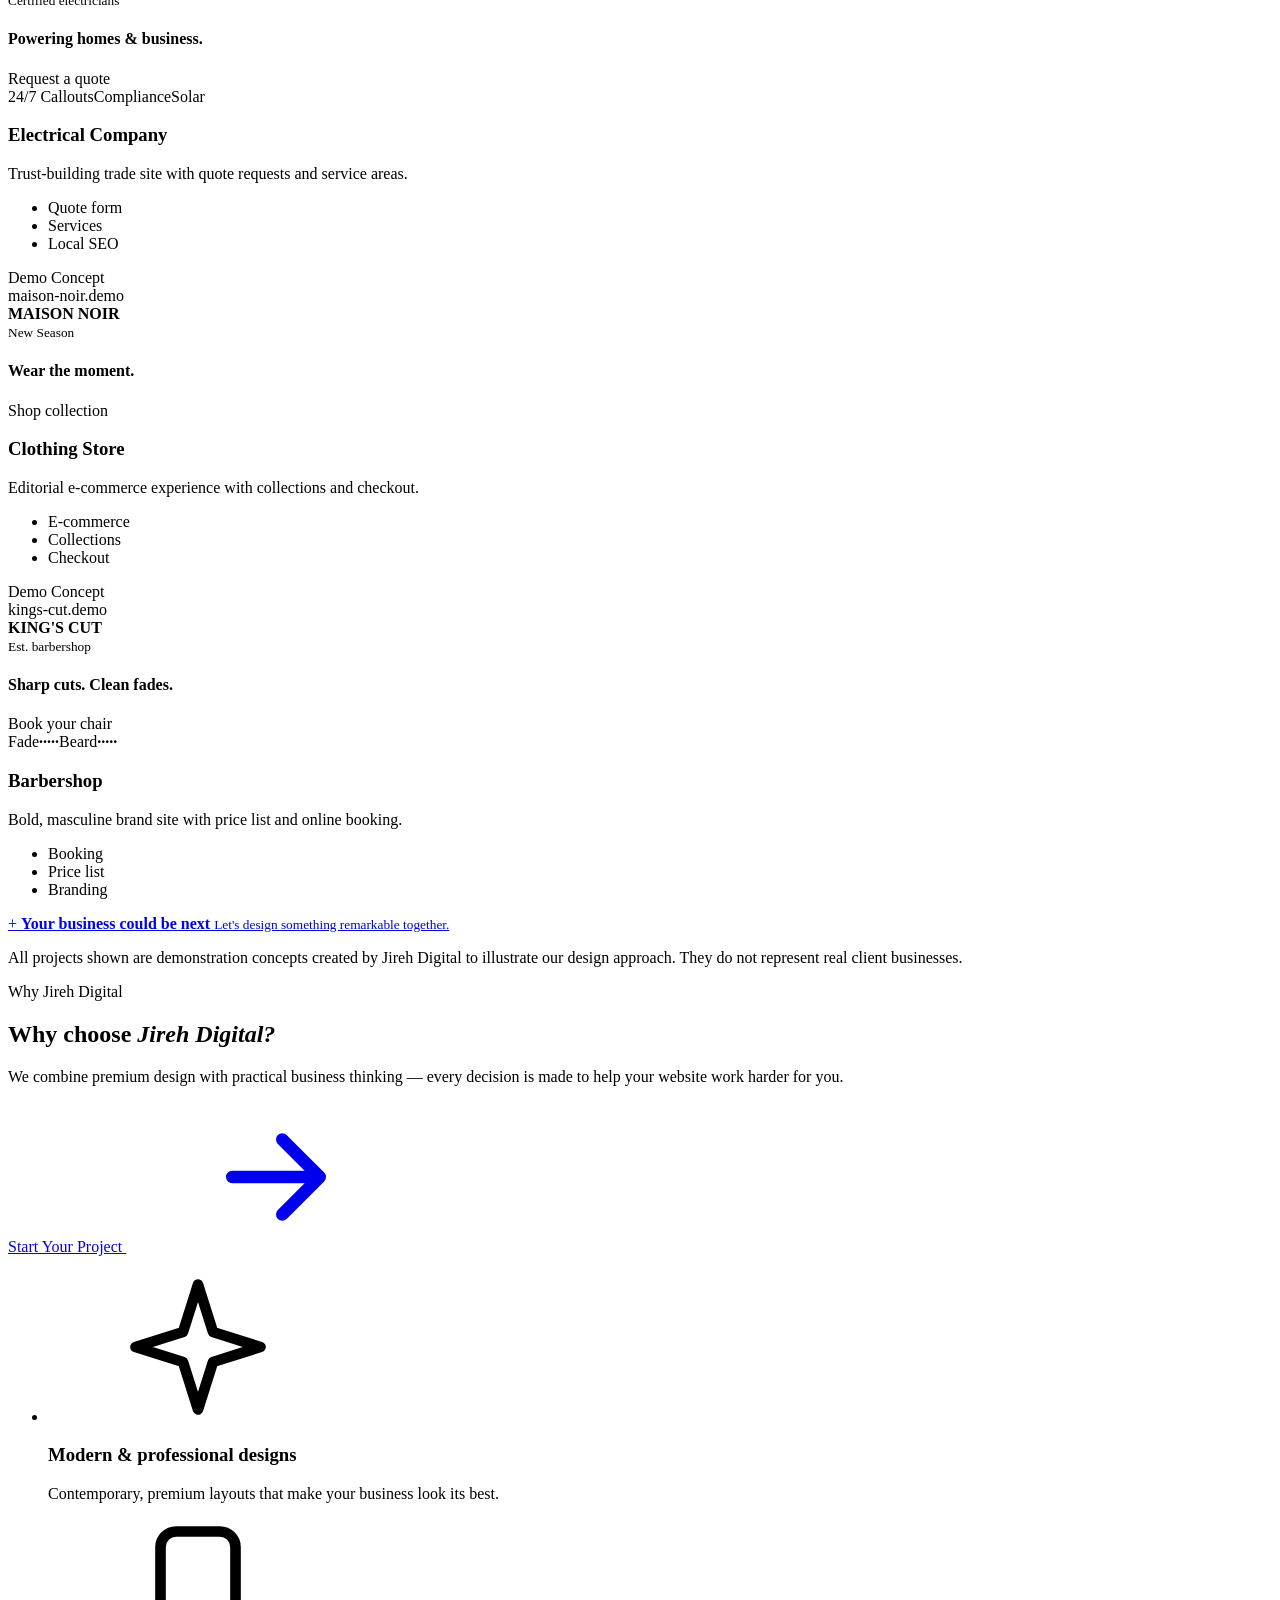
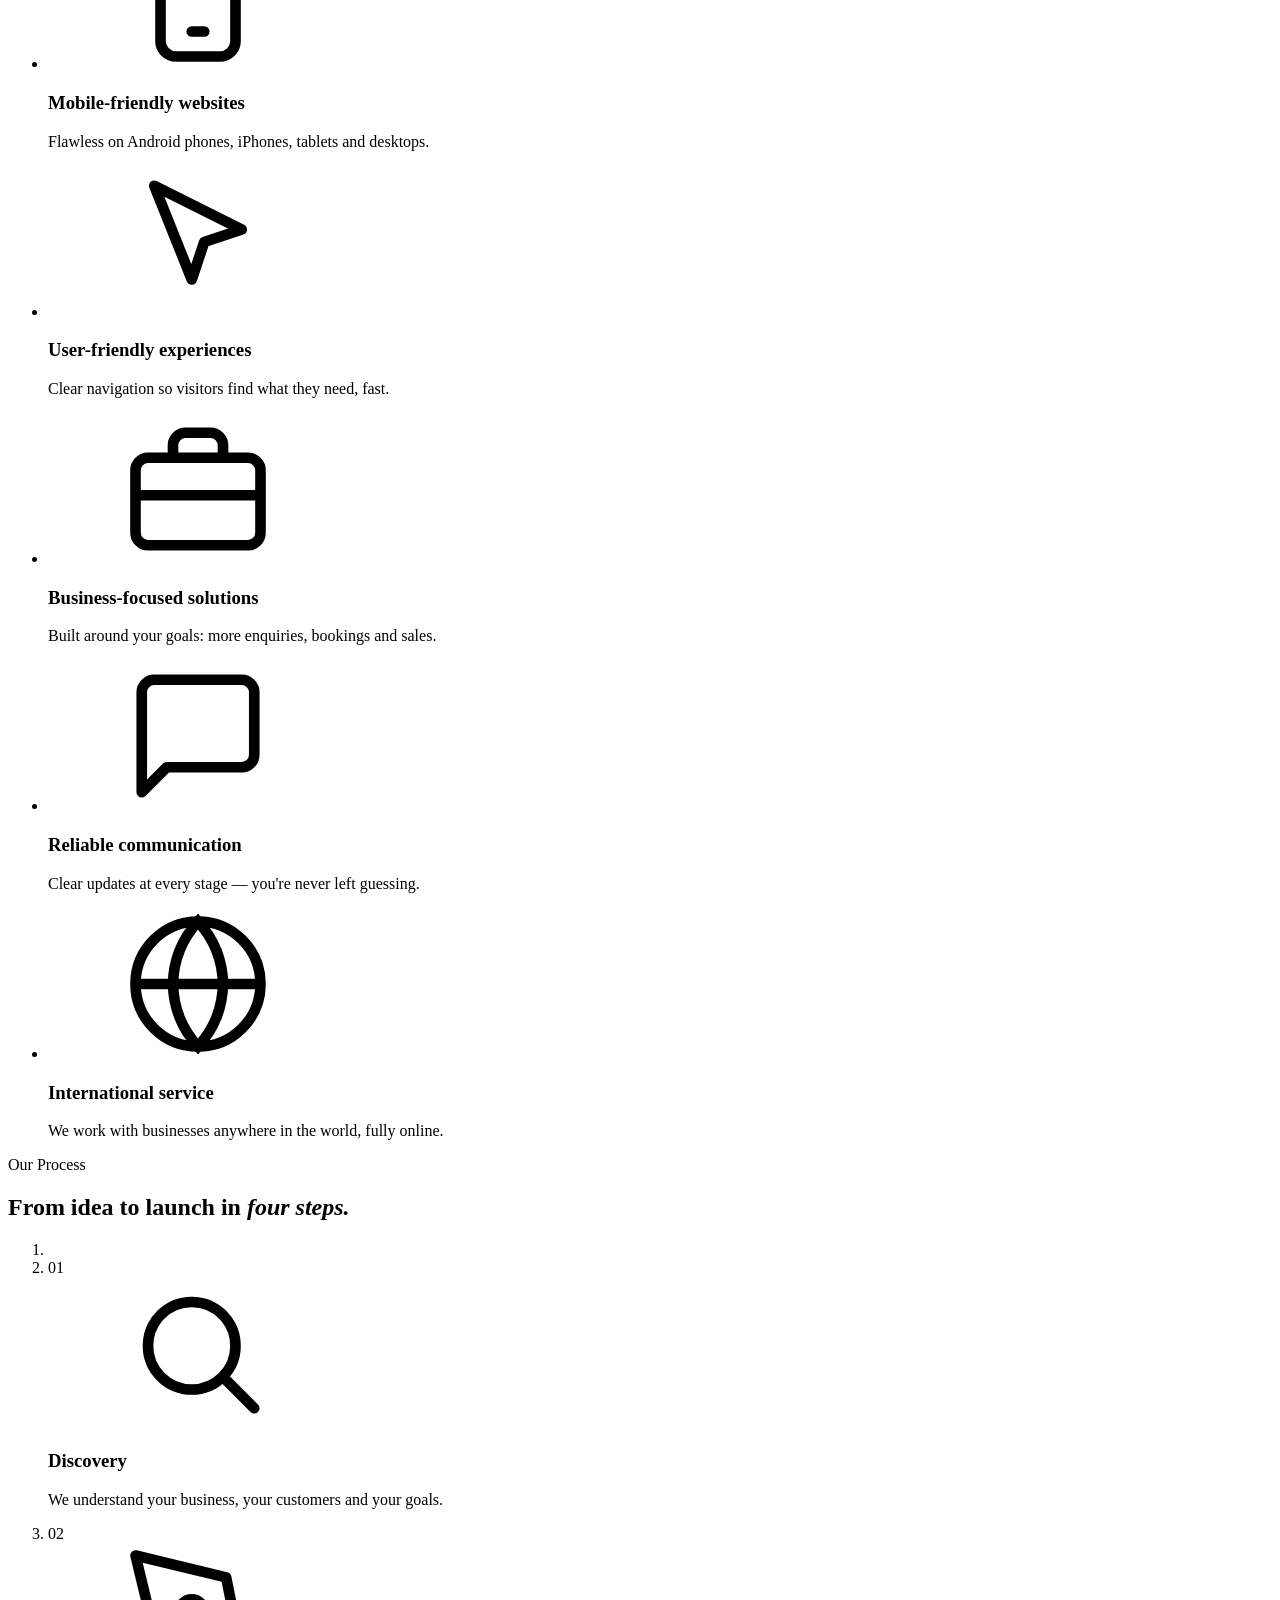
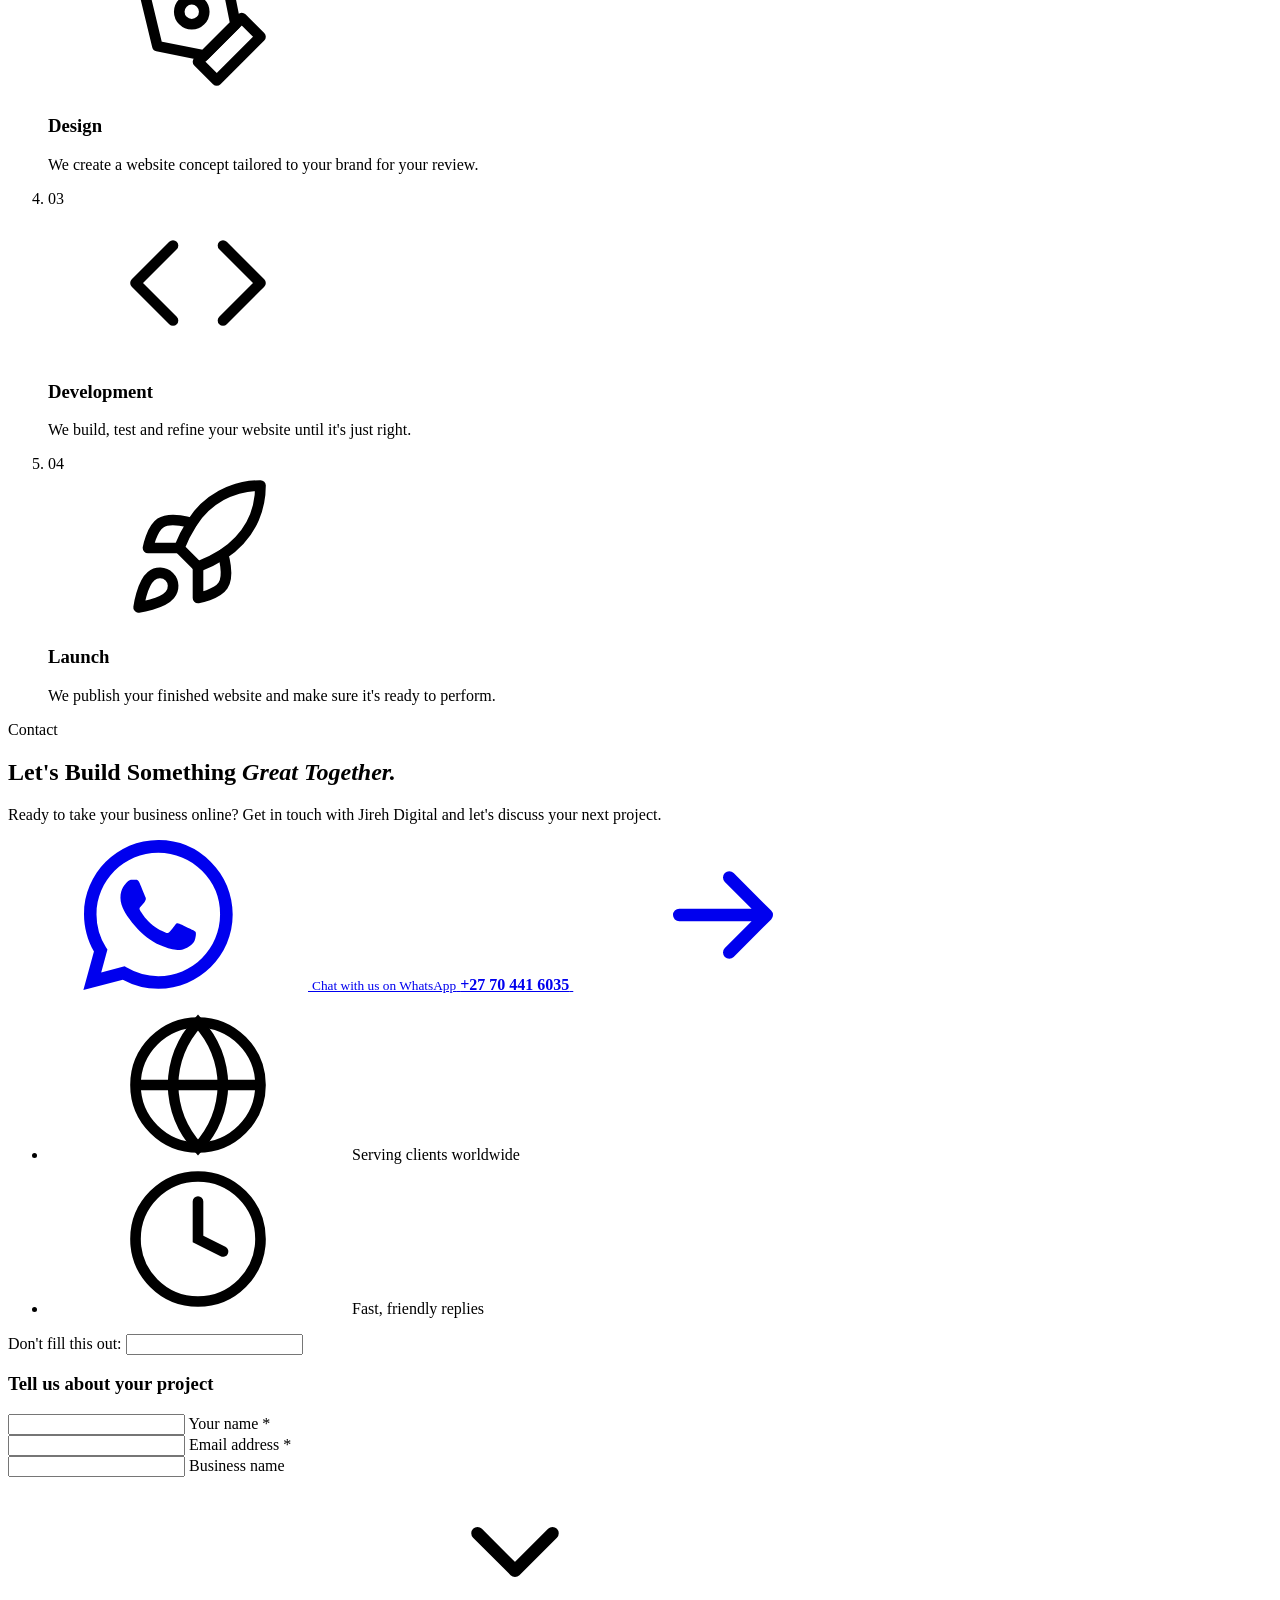
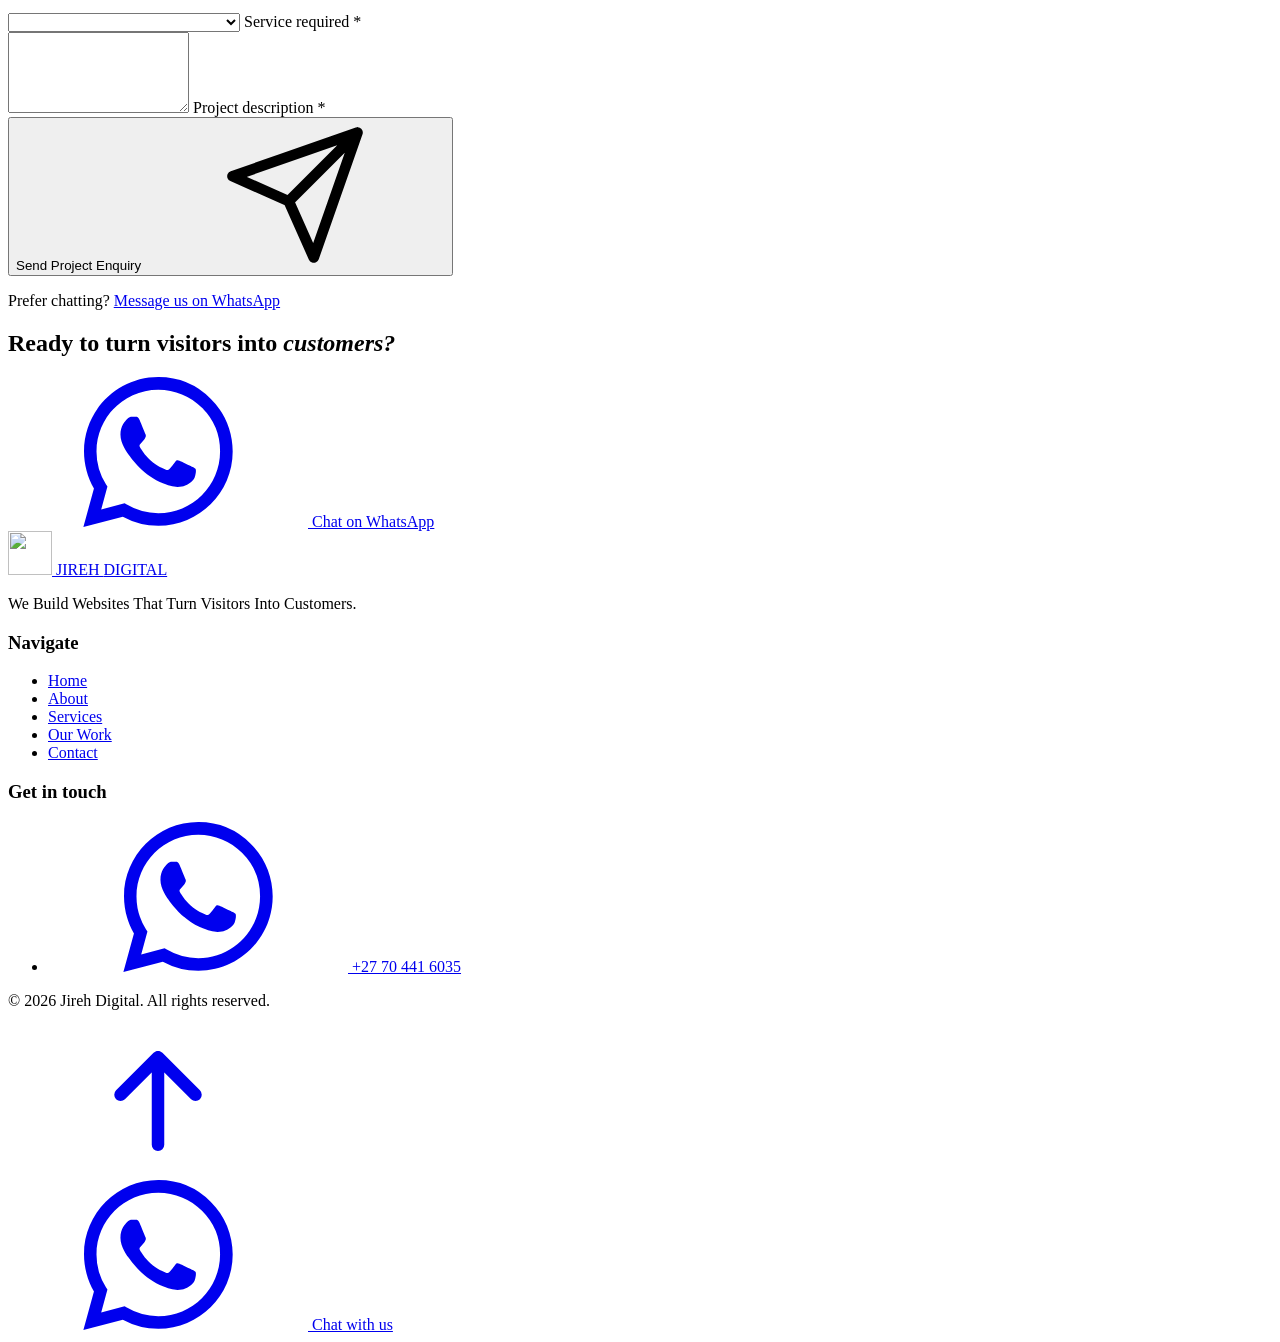
==== commit 907e62c8: "Add files via upload" ====
--- a/index.html
+++ b/index.html
@@ -1,695 +1,659 @@
-
 <!DOCTYPE html>
 <html lang="en">
 <head>
   <meta charset="UTF-8">
-  <meta name="viewport" content="width=device-width, initial-scale=1.0">
-  <meta name="description" content="Jireh Digital creates professional websites that help businesses build trust, attract customers and grow online.">
-  <meta name="theme-color" content="#101010">
-  <title>Jireh Digital | Websites That Help Businesses Grow</title>
-
-  <style>
-    :root {
-      --black: #101010;
-      --gold: #bd9850;
-      --gold-light: #e5ca8b;
-      --white: #ffffff;
-      --grey: #f5f5f3;
-      --text: #555;
+  <meta name="viewport" content="width=device-width, initial-scale=1">
+  <title>Jireh Digital | Premium Website Design Agency for Growing Businesses</title>
+  <meta name="description" content="Jireh Digital is an international web design agency building modern, mobile-friendly websites, landing pages, e-commerce stores and booking systems that turn visitors into customers.">
+  <meta name="keywords" content="web design agency, website design, landing pages, e-commerce websites, online booking systems, website redesign, SEO, website maintenance, Jireh Digital">
+  <meta name="author" content="Jireh Digital">
+  <meta name="robots" content="index, follow">
+  <meta name="theme-color" content="#05070f">
+  <link rel="canonical" href="https://jireh-digital.netlify.app/">
+
+  <!-- Open Graph / Social -->
+  <meta property="og:type" content="website">
+  <meta property="og:site_name" content="Jireh Digital">
+  <meta property="og:title" content="Jireh Digital | We Build Websites That Turn Visitors Into Customers">
+  <meta property="og:description" content="Stunning websites, powerful digital experiences and professional web solutions for businesses worldwide.">
+  <meta property="og:url" content="https://jireh-digital.netlify.app/">
+  <meta property="og:image" content="https://jireh-digital.netlify.app/assets/og-image.jpg">
+  <meta property="og:image:width" content="1200">
+  <meta property="og:image:height" content="630">
+  <meta property="og:image:alt" content="Jireh Digital logo — Web Design and Digital Growth">
+  <meta name="twitter:card" content="summary_large_image">
+  <meta name="twitter:title" content="Jireh Digital | We Build Websites That Turn Visitors Into Customers">
+  <meta name="twitter:description" content="Stunning websites, powerful digital experiences and professional web solutions for businesses worldwide.">
+  <meta name="twitter:image" content="https://jireh-digital.netlify.app/assets/og-image.jpg">
+
+  <!-- Icons -->
+  <link rel="icon" href="favicon.ico" sizes="any">
+  <link rel="icon" type="image/png" sizes="32x32" href="assets/favicon-32.png">
+  <link rel="apple-touch-icon" href="assets/favicon-180.png">
+  <link rel="manifest" href="site.webmanifest">
+
+  <!-- Fonts -->
+  <link rel="preconnect" href="https://fonts.googleapis.com">
+  <link rel="preconnect" href="https://fonts.gstatic.com" crossorigin>
+  <link href="https://fonts.googleapis.com/css2?family=Sora:wght@400;500;600;700;800&family=Manrope:wght@400;500;600;700&family=Instrument+Serif:ital@0;1&display=swap" rel="stylesheet">
+
+  <link rel="stylesheet" href="css/styles.css">
+  <script>document.documentElement.classList.add('js');setTimeout(function(){document.documentElement.classList.add('is-loaded')},3500);</script>
+
+  <!-- Structured data -->
+  <script type="application/ld+json">
+  {
+    "@context": "https://schema.org",
+    "@type": "ProfessionalService",
+    "name": "Jireh Digital",
+    "slogan": "We Build Websites That Turn Visitors Into Customers.",
+    "description": "International digital agency specialising in website design and digital development.",
+    "url": "https://jireh-digital.netlify.app/",
+    "logo": "https://jireh-digital.netlify.app/assets/logo.png",
+    "image": "https://jireh-digital.netlify.app/assets/og-image.jpg",
+    "telephone": "+27704416035",
+    "areaServed": "Worldwide",
+    "contactPoint": {
+      "@type": "ContactPoint",
+      "telephone": "+27704416035",
+      "contactType": "customer service",
+      "availableLanguage": ["English"]
     }
-
-    * {
-      margin: 0;
-      padding: 0;
-      box-sizing: border-box;
-      scroll-behavior: smooth;
-    }
-
-    body {
-      font-family: Arial, Helvetica, sans-serif;
-      color: var(--black);
-      background: var(--white);
-      line-height: 1.6;
-    }
-
-    a {
-      text-decoration: none;
-      color: inherit;
-    }
-
-    .container {
-      width: min(1120px, 90%);
-      margin: auto;
-    }
-
-    header {
-      background: rgba(255,255,255,.97);
-      border-bottom: 1px solid #eee;
-      position: sticky;
-      top: 0;
-      z-index: 100;
-    }
-
-    nav {
-      min-height: 76px;
-      display: flex;
-      justify-content: space-between;
-      align-items: center;
-      gap: 20px;
-    }
-
-    .logo {
-      font-size: 22px;
-      font-weight: 800;
-      letter-spacing: 1px;
-    }
-
-    .logo span {
-      color: var(--gold);
-    }
-
-    .nav-links {
-      display: flex;
-      align-items: center;
-      gap: 25px;
-      font-size: 14px;
-      font-weight: 600;
-    }
-
-    .nav-links a:hover {
-      color: var(--gold);
-    }
-
-    .button {
-      display: inline-block;
-      padding: 14px 23px;
-      border-radius: 5px;
-      background: var(--gold);
-      color: #111;
-      font-weight: 700;
-      transition: .2s;
-    }
-
-    .button:hover {
-      background: var(--gold-light);
-      transform: translateY(-2px);
-    }
-
-    .button.dark {
-      background: var(--black);
-      color: white;
-    }
-
-    .hero {
-      background:
-        radial-gradient(circle at 85% 20%, #3a3020 0, transparent 35%),
-        linear-gradient(120deg, #101010, #202020);
-      color: white;
-      padding: 105px 0;
-    }
-
-    .hero-content {
-      max-width: 760px;
-    }
-
-    .eyebrow {
-      color: var(--gold-light);
-      font-size: 13px;
-      font-weight: 700;
-      letter-spacing: 3px;
-      text-transform: uppercase;
-      margin-bottom: 20px;
-    }
-
-    h1 {
-      font-size: clamp(40px, 7vw, 68px);
-      line-height: 1.08;
-      margin-bottom: 24px;
-    }
-
-    h1 span {
-      color: var(--gold-light);
-    }
-
-    .hero p {
-      color: #d2d2d2;
-      font-size: 18px;
-      max-width: 620px;
-      margin-bottom: 32px;
-    }
-
-    .hero-actions {
-      display: flex;
-      flex-wrap: wrap;
-      gap: 14px;
-    }
-
-    .outline-button {
-      border: 1px solid #aaa;
-      color: white;
-      padding: 13px 22px;
-      border-radius: 5px;
-      font-weight: 700;
-    }
-
-    section {
-      padding: 85px 0;
-    }
-
-    .section-heading {
-      text-align: center;
-      max-width: 680px;
-      margin: 0 auto 45px;
-    }
-
-    .section-heading .eyebrow {
-      color: var(--gold);
-    }
-
-    h2 {
-      font-size: clamp(30px, 5vw, 43px);
-      line-height: 1.2;
-      margin-bottom: 15px;
-    }
-
-    .section-heading p {
-      color: var(--text);
-    }
-
-    .services-grid {
-      display: grid;
-      grid-template-columns: repeat(3, 1fr);
-      gap: 22px;
-    }
-
-    .service-card {
-      border: 1px solid #e9e9e9;
-      border-radius: 10px;
-      padding: 30px;
-      background: white;
-      transition: .25s;
-    }
-
-    .service-card:hover {
-      transform: translateY(-5px);
-      border-color: var(--gold);
-      box-shadow: 0 12px 30px #0000000c;
-    }
-
-    .service-icon {
-      width: 48px;
-      height: 48px;
-      display: grid;
-      place-items: center;
-      background: #f5efe3;
-      border-radius: 10px;
-      font-size: 23px;
-      margin-bottom: 20px;
-    }
-
-    .service-card h3 {
-      font-size: 19px;
-      margin-bottom: 10px;
-    }
-
-    .service-card p {
-      color: var(--text);
-      font-size: 14px;
-    }
-
-    .about {
-      background: var(--grey);
-    }
-
-    .about-grid {
-      display: grid;
-      grid-template-columns: 1fr 1fr;
-      gap: 55px;
-      align-items: center;
-    }
-
-    .about-copy p {
-      color: var(--text);
-      margin: 15px 0;
-    }
-
-    .benefits {
-      display: grid;
-      grid-template-columns: 1fr 1fr;
-      gap: 15px;
-      margin-top: 25px;
-    }
-
-    .benefit {
-      background: white;
-      padding: 18px;
-      border-radius: 8px;
-      font-weight: 700;
-      font-size: 14px;
-    }
-
-    .benefit span {
-      color: var(--gold);
-      margin-right: 7px;
-    }
-
-    .about-panel {
-      background: var(--black);
-      color: white;
-      border-radius: 12px;
-      padding: 42px;
-    }
-
-    .about-panel h3 {
-      color: var(--gold-light);
-      font-size: 25px;
-      margin-bottom: 15px;
-    }
-
-    .about-panel p {
-      color: #ccc;
-    }
-
-    .process-grid {
-      display: grid;
-      grid-template-columns: repeat(3, 1fr);
-      gap: 25px;
-    }
-
-    .process-card {
-      padding: 25px;
-      border-left: 3px solid var(--gold);
-      background: #fafafa;
-    }
-
-    .step {
-      color: var(--gold);
-      font-size: 14px;
-      font-weight: 800;
-      letter-spacing: 2px;
-      margin-bottom: 10px;
-    }
-
-    .process-card h3 {
-      margin-bottom: 8px;
-    }
-
-    .process-card p {
-      color: var(--text);
-      font-size: 14px;
-    }
-
-    .cta {
-      background: linear-gradient(120deg, #171717, #29251d);
-      color: white;
-      text-align: center;
-    }
-
-    .cta p {
-      color: #ccc;
-      max-width: 600px;
-      margin: 0 auto 28px;
-    }
-
-    .faq-list {
-      max-width: 780px;
-      margin: auto;
-    }
-
-    details {
-      border-bottom: 1px solid #e5e5e5;
-      padding: 20px 5px;
-    }
-
-    summary {
-      cursor: pointer;
-      font-weight: 700;
-      font-size: 17px;
-    }
-
-    details p {
-      color: var(--text);
-      padding-top: 12px;
-    }
-
-    footer {
-      background: #101010;
-      color: white;
-      padding: 45px 0 20px;
-    }
-
-    .footer-content {
-      display: flex;
-      justify-content: space-between;
-      flex-wrap: wrap;
-      gap: 25px;
-      padding-bottom: 30px;
-    }
-
-    footer p {
-      color: #bbb;
-      font-size: 14px;
-      margin-top: 10px;
-    }
-
-    footer a:hover {
-      color: var(--gold-light);
-    }
-
-    .copyright {
-      border-top: 1px solid #333;
-      padding-top: 20px;
-      text-align: center;
-      color: #aaa;
-      font-size: 12px;
-    }
-
-    .whatsapp-float {
-      position: fixed;
-      right: 20px;
-      bottom: 20px;
-      z-index: 99;
-      background: #25d366;
-      color: white;
-      padding: 14px 19px;
-      border-radius: 50px;
-      font-weight: 700;
-      box-shadow: 0 5px 20px #0003;
-    }
-
-    @media (max-width: 760px) {
-      .nav-links {
-        gap: 12px;
-        font-size: 12px;
-      }
-
-      .nav-links .nav-contact {
-        display: none;
-      }
-
-      .hero {
-        padding: 75px 0;
-      }
-
-      section {
-        padding: 65px 0;
-      }
-
-      .services-grid,
-      .process-grid,
-      .about-grid {
-        grid-template-columns: 1fr;
-      }
-
-      .about-grid {
-        gap: 30px;
-      }
-
-      .benefits {
-        grid-template-columns: 1fr 1fr;
-      }
-    }
-
-    @media (max-width: 400px) {
-      .logo {
-        font-size: 18px;
-      }
-
-      .nav-links {
-        gap: 9px;
-      }
-
-      .benefits {
-        grid-template-columns: 1fr;
-      }
-    }
-  </style>
+  }
+  </script>
 </head>
-
 <body>
-
-<header>
-  <div class="container">
-    <nav>
-      <a class="logo" href="#home">JIREH <span>DIGITAL.</span></a>
-      <div class="nav-links">
-        <a href="#home">Home</a>
-        <a href="#services">Services</a>
-        <a href="#about">About</a>
-        <a class="nav-contact" href="#contact">Contact</a>
+  <a class="skip-link" href="#main">Skip to content</a>
+
+  <!-- Preloader -->
+  <div class="preloader" aria-hidden="true">
+    <div class="preloader__ring"></div>
+    <img src="assets/favicon-192.png" alt="" width="64" height="64">
+  </div>
+
+  <div class="cursor-glow" aria-hidden="true"></div>
+  <div class="scroll-progress" aria-hidden="true"></div>
+
+  <!-- ========== HEADER ========== -->
+  <header class="header" id="top">
+    <nav class="nav container" aria-label="Main navigation">
+      <a href="#home" class="brand" aria-label="Jireh Digital home">
+        <img src="assets/favicon-192.png" alt="" width="40" height="40" class="brand__mark">
+        <span class="brand__text">JIREH <span class="text-gold">DIGITAL</span></span>
+      </a>
+
+      <ul class="nav__links" id="nav-links">
+        <li><a href="#home" class="nav__link">Home</a></li>
+        <li><a href="#about" class="nav__link">About</a></li>
+        <li><a href="#services" class="nav__link">Services</a></li>
+        <li><a href="#work" class="nav__link">Our Work</a></li>
+        <li><a href="#process" class="nav__link">Process</a></li>
+        <li><a href="#contact" class="nav__link">Contact</a></li>
+        <li class="nav__mobile-cta">
+          <a href="https://wa.me/27704416035" target="_blank" rel="noopener" class="btn btn--whatsapp btn--block">
+            <svg class="icon" aria-hidden="true"><use href="#i-whatsapp"/></svg> Chat on WhatsApp
+          </a>
+        </li>
+      </ul>
+
+      <div class="nav__actions">
+        <a href="#contact" class="btn btn--primary btn--sm nav__cta">Start Your Project</a>
+        <button class="nav__toggle" aria-label="Open menu" aria-expanded="false" aria-controls="nav-links">
+          <span></span><span></span>
+        </button>
       </div>
     </nav>
-  </div>
-</header>
-
-<main>
-  <section class="hero" id="home">
+  </header>
+
+  <main id="main">
+    <!-- ========== HERO ========== -->
+    <section class="hero" id="home" aria-labelledby="hero-title">
+      <canvas id="hero-canvas" class="hero__canvas" aria-hidden="true"></canvas>
+      <div class="hero__bg" aria-hidden="true">
+        <span class="orb orb--blue"></span>
+        <span class="orb orb--purple"></span>
+        <span class="orb orb--gold"></span>
+        <div class="grid-floor"></div>
+      </div>
+
+      <div class="container hero__inner">
+        <div class="hero__copy">
+          <p class="eyebrow reveal"><span class="dot"></span> International Web Design &amp; Digital Development</p>
+          <h1 id="hero-title" class="hero__title">
+            <span class="line"><span>We Build Websites</span></span>
+            <span class="line"><span>That Turn <em class="serif text-gradient">Visitors</em></span></span>
+            <span class="line"><span>Into <em class="serif text-gold-gradient">Customers.</em></span></span>
+          </h1>
+          <p class="hero__text reveal">Helping businesses grow online with stunning websites, powerful digital experiences and professional web solutions.</p>
+          <div class="hero__buttons reveal">
+            <a href="#services" class="btn btn--ghost magnetic">Explore Our Services
+              <svg class="icon" aria-hidden="true"><use href="#i-arrow-down"/></svg></a>
+            <a href="#contact" class="btn btn--primary magnetic">Start Your Project
+              <svg class="icon" aria-hidden="true"><use href="#i-arrow"/></svg></a>
+          </div>
+          <ul class="hero__badges reveal" aria-label="Highlights">
+            <li><svg class="icon" aria-hidden="true"><use href="#i-phone"/></svg> Mobile-first</li>
+            <li><svg class="icon" aria-hidden="true"><use href="#i-bolt"/></svg> Fast loading</li>
+            <li><svg class="icon" aria-hidden="true"><use href="#i-globe"/></svg> Worldwide service</li>
+          </ul>
+        </div>
+
+        <!-- 3D floating mockups -->
+        <div class="hero__visual" aria-hidden="true">
+          <div class="scene" id="scene">
+            <div class="screen screen--desktop">
+              <div class="browser-bar"><i></i><i></i><i></i><span>yourbusiness.com</span></div>
+              <div class="screen__body">
+                <div class="mock-nav"><b></b><span></span><span></span><span></span></div>
+                <div class="mock-hero">
+                  <div class="mock-lines"><i class="w80"></i><i class="w60"></i><i class="w40 thin"></i>
+                    <div class="mock-btns"><u></u><u class="alt"></u></div></div>
+                  <div class="mock-img"></div>
+                </div>
+                <div class="mock-cards"><i></i><i></i><i></i></div>
+              </div>
+            </div>
+            <div class="screen screen--phone">
+              <div class="phone-notch"></div>
+              <div class="screen__body">
+                <div class="mock-img mock-img--tall"></div>
+                <div class="mock-lines"><i class="w80"></i><i class="w60 thin"></i></div>
+                <div class="mock-btns"><u></u></div>
+                <div class="mock-cards mock-cards--stack"><i></i><i></i></div>
+              </div>
+            </div>
+            <div class="screen screen--card glass">
+              <div class="stat-ring"><svg viewBox="0 0 36 36"><circle cx="18" cy="18" r="15.9"/><circle class="arc" cx="18" cy="18" r="15.9"/></svg><span>98</span></div>
+              <div><strong>Performance</strong><small>Optimised build</small></div>
+            </div>
+            <div class="screen screen--chip glass">
+              <svg class="icon" aria-hidden="true"><use href="#i-whatsapp"/></svg>
+              <div><strong>New enquiry</strong><small>"I'd love a new website!"</small></div>
+            </div>
+            <div class="ring ring--1"></div>
+            <div class="ring ring--2"></div>
+          </div>
+        </div>
+      </div>
+
+      <a href="#about" class="scroll-cue" aria-label="Scroll to About section"><span></span></a>
+    </section>
+
+    <!-- Marquee -->
+    <div class="marquee" aria-hidden="true">
+      <div class="marquee__track">
+        <span>Business Websites</span><i>✦</i><span>Landing Pages</span><i>✦</i><span>E-commerce</span><i>✦</i><span>Booking Systems</span><i>✦</i><span>Redesigns</span><i>✦</i><span>SEO</span><i>✦</i><span>Maintenance</span><i>✦</i>
+        <span>Business Websites</span><i>✦</i><span>Landing Pages</span><i>✦</i><span>E-commerce</span><i>✦</i><span>Booking Systems</span><i>✦</i><span>Redesigns</span><i>✦</i><span>SEO</span><i>✦</i><span>Maintenance</span><i>✦</i>
+      </div>
+    </div>
+
+    <!-- ========== ABOUT ========== -->
+    <section class="section about" id="about" aria-labelledby="about-title">
+      <div class="container about__grid">
+        <div class="about__visual reveal">
+          <div class="logo-orb tilt">
+            <div class="logo-orb__glow"></div>
+            <picture>
+              <source srcset="assets/logo.webp" type="image/webp">
+              <img src="assets/logo.png" alt="Jireh Digital logo: a gold and silver JD monogram beneath a crown" width="600" height="600" loading="lazy">
+            </picture>
+          </div>
+        </div>
+        <div class="about__copy">
+          <p class="eyebrow reveal"><span class="dot"></span> About Jireh Digital</p>
+          <h2 id="about-title" class="section-title reveal">Building Digital Experiences <em class="serif text-gold-gradient">That Matter.</em></h2>
+          <p class="lead reveal">Jireh Digital is a digital agency focused on helping businesses establish a powerful online presence. We create modern, professional and engaging websites designed to help businesses attract customers, build trust and grow.</p>
+          <div class="about__pillars">
+            <div class="pillar glass reveal">
+              <svg class="icon" aria-hidden="true"><use href="#i-target"/></svg>
+              <h3>Attract</h3><p>Designs that grab attention and get you found.</p>
+            </div>
+            <div class="pillar glass reveal">
+              <svg class="icon" aria-hidden="true"><use href="#i-shield"/></svg>
+              <h3>Build trust</h3><p>A polished presence customers feel confident in.</p>
+            </div>
+            <div class="pillar glass reveal">
+              <svg class="icon" aria-hidden="true"><use href="#i-trend"/></svg>
+              <h3>Grow</h3><p>Clear paths that turn visitors into enquiries.</p>
+            </div>
+          </div>
+        </div>
+      </div>
+    </section>
+
+    <!-- ========== SERVICES ========== -->
+    <section class="section services" id="services" aria-labelledby="services-title">
+      <div class="container">
+        <header class="section-head">
+          <p class="eyebrow reveal"><span class="dot"></span> Our Services</p>
+          <h2 id="services-title" class="section-title reveal">Everything you need to <em class="serif text-gradient">win online.</em></h2>
+          <p class="section-sub reveal">From your first website to ongoing growth, we handle the design, build and care — so you can focus on running your business.</p>
+        </header>
+
+        <div class="services__grid">
+          <article class="service-card glass reveal tilt">
+            <div class="service-card__icon"><svg class="icon" aria-hidden="true"><use href="#i-monitor"/></svg></div>
+            <span class="service-card__num">01</span>
+            <h3>Business Website Design</h3>
+            <p>Custom, professional websites that present your brand beautifully and make it easy for customers to contact you.</p>
+            <a href="#contact" class="service-card__link" data-service="Business Website Design">Enquire <svg class="icon" aria-hidden="true"><use href="#i-arrow"/></svg></a>
+          </article>
+          <article class="service-card glass reveal tilt">
+            <div class="service-card__icon"><svg class="icon" aria-hidden="true"><use href="#i-rocket"/></svg></div>
+            <span class="service-card__num">02</span>
+            <h3>Landing Page Development</h3>
+            <p>High-converting single pages built for campaigns, launches and adverts — focused on one clear action.</p>
+            <a href="#contact" class="service-card__link" data-service="Landing Page Development">Enquire <svg class="icon" aria-hidden="true"><use href="#i-arrow"/></svg></a>
+          </article>
+          <article class="service-card glass reveal tilt">
+            <div class="service-card__icon"><svg class="icon" aria-hidden="true"><use href="#i-cart"/></svg></div>
+            <span class="service-card__num">03</span>
+            <h3>E-commerce Website Development</h3>
+            <p>Online stores with smooth product browsing, secure checkout and easy management of your products.</p>
+            <a href="#contact" class="service-card__link" data-service="E-commerce Website Development">Enquire <svg class="icon" aria-hidden="true"><use href="#i-arrow"/></svg></a>
+          </article>
+          <article class="service-card glass reveal tilt">
+            <div class="service-card__icon"><svg class="icon" aria-hidden="true"><use href="#i-calendar"/></svg></div>
+            <span class="service-card__num">04</span>
+            <h3>Online Booking Systems</h3>
+            <p>Let customers book appointments and services 24/7, with fewer calls and fewer missed opportunities.</p>
+            <a href="#contact" class="service-card__link" data-service="Online Booking Systems">Enquire <svg class="icon" aria-hidden="true"><use href="#i-arrow"/></svg></a>
+          </article>
+          <article class="service-card glass reveal tilt">
+            <div class="service-card__icon"><svg class="icon" aria-hidden="true"><use href="#i-refresh"/></svg></div>
+            <span class="service-card__num">05</span>
+            <h3>Website Redesign</h3>
+            <p>Transform an outdated site into a modern, fast, mobile-friendly experience that reflects your business today.</p>
+            <a href="#contact" class="service-card__link" data-service="Website Redesign">Enquire <svg class="icon" aria-hidden="true"><use href="#i-arrow"/></svg></a>
+          </article>
+          <article class="service-card glass reveal tilt">
+            <div class="service-card__icon"><svg class="icon" aria-hidden="true"><use href="#i-search"/></svg></div>
+            <span class="service-card__num">06</span>
+            <h3>Search Engine Optimisation (SEO)</h3>
+            <p>Technical and on-page optimisation that helps the right customers find your business on Google.</p>
+            <a href="#contact" class="service-card__link" data-service="Search Engine Optimisation (SEO)">Enquire <svg class="icon" aria-hidden="true"><use href="#i-arrow"/></svg></a>
+          </article>
+          <article class="service-card glass reveal tilt">
+            <div class="service-card__icon"><svg class="icon" aria-hidden="true"><use href="#i-tool"/></svg></div>
+            <span class="service-card__num">07</span>
+            <h3>Website Maintenance</h3>
+            <p>Updates, backups, security checks and content changes — your website stays fast, secure and current.</p>
+            <a href="#contact" class="service-card__link" data-service="Website Maintenance">Enquire <svg class="icon" aria-hidden="true"><use href="#i-arrow"/></svg></a>
+          </article>
+          <article class="service-card service-card--cta reveal">
+            <h3>Not sure what you need?</h3>
+            <p>Tell us about your business and we'll recommend the right solution.</p>
+            <a href="https://wa.me/27704416035?text=Hi%20Jireh%20Digital%2C%20I%27d%20like%20some%20advice%20on%20a%20website%20for%20my%20business." target="_blank" rel="noopener" class="btn btn--whatsapp">
+              <svg class="icon" aria-hidden="true"><use href="#i-whatsapp"/></svg> Ask on WhatsApp
+            </a>
+          </article>
+        </div>
+      </div>
+    </section>
+
+    <!-- ========== OUR WORK ========== -->
+    <section class="section work" id="work" aria-labelledby="work-title">
+      <div class="container">
+        <header class="section-head">
+          <p class="eyebrow reveal"><span class="dot"></span> Our Work</p>
+          <h2 id="work-title" class="section-title reveal">Designs crafted for <em class="serif text-gold-gradient">real industries.</em></h2>
+          <p class="section-sub reveal">A selection of demonstration concepts showing the style and quality we bring to every project. Client projects will be showcased here soon.</p>
+        </header>
+
+        <div class="work__filters reveal" role="group" aria-label="Filter demonstration projects">
+          <button class="chip is-active" data-filter="all" aria-pressed="true">All</button>
+          <button class="chip" data-filter="beauty" aria-pressed="false">Beauty &amp; Grooming</button>
+          <button class="chip" data-filter="food" aria-pressed="false">Food</button>
+          <button class="chip" data-filter="retail" aria-pressed="false">Retail</button>
+          <button class="chip" data-filter="trades" aria-pressed="false">Trades</button>
+        </div>
+
+        <div class="work__grid">
+          <!-- Hair salon -->
+          <article class="project reveal" data-cat="beauty">
+            <div class="project__frame tilt">
+              <span class="demo-badge">Demo Concept</span>
+              <div class="browser-bar"><i></i><i></i><i></i><span>luxe-hair-studio.demo</span></div>
+              <div class="demo demo--salon">
+                <div class="demo__nav"><b>LUXE<span>hair</span></b><nav><i></i><i></i><i></i></nav></div>
+                <div class="demo__hero">
+                  <small>Hair · Colour · Care</small>
+                  <h4>Hair that turns heads.</h4>
+                  <span class="demo__btn">Book an appointment</span>
+                </div>
+                <div class="demo__strip"><i></i><i></i><i></i></div>
+              </div>
+            </div>
+            <div class="project__info">
+              <h3>Hair Salon</h3>
+              <p>Elegant booking-led website with services, pricing and gallery.</p>
+              <ul class="tags"><li>Booking</li><li>Gallery</li><li>Mobile-first</li></ul>
+            </div>
+          </article>
+
+          <!-- Restaurant -->
+          <article class="project reveal" data-cat="food">
+            <div class="project__frame tilt">
+              <span class="demo-badge">Demo Concept</span>
+              <div class="browser-bar"><i></i><i></i><i></i><span>ember-and-oak.demo</span></div>
+              <div class="demo demo--restaurant">
+                <div class="demo__nav"><b>Ember &amp; Oak</b><nav><i></i><i></i><i></i></nav></div>
+                <div class="demo__hero">
+                  <small>Wood-fired kitchen</small>
+                  <h4>Fire. Flavour. Together.</h4>
+                  <span class="demo__btn">Reserve a table</span>
+                </div>
+                <div class="demo__menu"><span>Starters</span><span>Mains</span><span>Desserts</span></div>
+              </div>
+            </div>
+            <div class="project__info">
+              <h3>Restaurant</h3>
+              <p>Atmospheric menu-first design with table reservations.</p>
+              <ul class="tags"><li>Menu</li><li>Reservations</li><li>Maps</li></ul>
+            </div>
+          </article>
+
+          <!-- Electrical -->
+          <article class="project reveal" data-cat="trades">
+            <div class="project__frame tilt">
+              <span class="demo-badge">Demo Concept</span>
+              <div class="browser-bar"><i></i><i></i><i></i><span>voltline-electrical.demo</span></div>
+              <div class="demo demo--electric">
+                <div class="demo__nav"><b>⚡ VOLTLINE</b><nav><i></i><i></i><i></i></nav></div>
+                <div class="demo__hero">
+                  <small>Certified electricians</small>
+                  <h4>Powering homes &amp; business.</h4>
+                  <span class="demo__btn">Request a quote</span>
+                </div>
+                <div class="demo__badges"><span>24/7 Callouts</span><span>Compliance</span><span>Solar</span></div>
+              </div>
+            </div>
+            <div class="project__info">
+              <h3>Electrical Company</h3>
+              <p>Trust-building trade site with quote requests and service areas.</p>
+              <ul class="tags"><li>Quote form</li><li>Services</li><li>Local SEO</li></ul>
+            </div>
+          </article>
+
+          <!-- Clothing -->
+          <article class="project reveal" data-cat="retail">
+            <div class="project__frame tilt">
+              <span class="demo-badge">Demo Concept</span>
+              <div class="browser-bar"><i></i><i></i><i></i><span>maison-noir.demo</span></div>
+              <div class="demo demo--fashion">
+                <div class="demo__nav"><b>MAISON NOIR</b><nav><i></i><i></i><i></i></nav></div>
+                <div class="demo__hero">
+                  <small>New Season</small>
+                  <h4>Wear the moment.</h4>
+                  <span class="demo__btn">Shop collection</span>
+                </div>
+                <div class="demo__products"><i></i><i></i><i></i><i></i></div>
+              </div>
+            </div>
+            <div class="project__info">
+              <h3>Clothing Store</h3>
+              <p>Editorial e-commerce experience with collections and checkout.</p>
+              <ul class="tags"><li>E-commerce</li><li>Collections</li><li>Checkout</li></ul>
+            </div>
+          </article>
+
+          <!-- Barbershop -->
+          <article class="project reveal" data-cat="beauty">
+            <div class="project__frame tilt">
+              <span class="demo-badge">Demo Concept</span>
+              <div class="browser-bar"><i></i><i></i><i></i><span>kings-cut.demo</span></div>
+              <div class="demo demo--barber">
+                <div class="demo__nav"><b>KING'S CUT</b><nav><i></i><i></i><i></i></nav></div>
+                <div class="demo__hero">
+                  <small>Est. barbershop</small>
+                  <h4>Sharp cuts. Clean fades.</h4>
+                  <span class="demo__btn">Book your chair</span>
+                </div>
+                <div class="demo__price"><span>Fade<b>·····</b></span><span>Beard<b>·····</b></span></div>
+              </div>
+            </div>
+            <div class="project__info">
+              <h3>Barbershop</h3>
+              <p>Bold, masculine brand site with price list and online booking.</p>
+              <ul class="tags"><li>Booking</li><li>Price list</li><li>Branding</li></ul>
+            </div>
+          </article>
+
+          <!-- Your project -->
+          <article class="project project--yours reveal" data-cat="all">
+            <a href="#contact" class="project__frame project__frame--empty">
+              <span class="plus">+</span>
+              <strong>Your business could be next</strong>
+              <small>Let's design something remarkable together.</small>
+            </a>
+          </article>
+        </div>
+        <p class="work__note reveal">All projects shown are demonstration concepts created by Jireh Digital to illustrate our design approach. They do not represent real client businesses.</p>
+      </div>
+    </section>
+
+    <!-- ========== WHY CHOOSE ========== -->
+    <section class="section why" id="why" aria-labelledby="why-title">
+      <div class="container why__grid">
+        <div class="why__intro">
+          <p class="eyebrow reveal"><span class="dot"></span> Why Jireh Digital</p>
+          <h2 id="why-title" class="section-title reveal">Why choose <em class="serif text-gold-gradient">Jireh Digital?</em></h2>
+          <p class="section-sub reveal">We combine premium design with practical business thinking — every decision is made to help your website work harder for you.</p>
+          <a href="#contact" class="btn btn--primary reveal magnetic">Start Your Project <svg class="icon" aria-hidden="true"><use href="#i-arrow"/></svg></a>
+        </div>
+        <ul class="why__list">
+          <li class="why-item glass reveal"><span class="why-item__icon"><svg class="icon" aria-hidden="true"><use href="#i-sparkle"/></svg></span><div><h3>Modern &amp; professional designs</h3><p>Contemporary, premium layouts that make your business look its best.</p></div></li>
+          <li class="why-item glass reveal"><span class="why-item__icon"><svg class="icon" aria-hidden="true"><use href="#i-phone"/></svg></span><div><h3>Mobile-friendly websites</h3><p>Flawless on Android phones, iPhones, tablets and desktops.</p></div></li>
+          <li class="why-item glass reveal"><span class="why-item__icon"><svg class="icon" aria-hidden="true"><use href="#i-pointer"/></svg></span><div><h3>User-friendly experiences</h3><p>Clear navigation so visitors find what they need, fast.</p></div></li>
+          <li class="why-item glass reveal"><span class="why-item__icon"><svg class="icon" aria-hidden="true"><use href="#i-briefcase"/></svg></span><div><h3>Business-focused solutions</h3><p>Built around your goals: more enquiries, bookings and sales.</p></div></li>
+          <li class="why-item glass reveal"><span class="why-item__icon"><svg class="icon" aria-hidden="true"><use href="#i-chat"/></svg></span><div><h3>Reliable communication</h3><p>Clear updates at every stage — you're never left guessing.</p></div></li>
+          <li class="why-item glass reveal"><span class="why-item__icon"><svg class="icon" aria-hidden="true"><use href="#i-globe"/></svg></span><div><h3>International service</h3><p>We work with businesses anywhere in the world, fully online.</p></div></li>
+        </ul>
+      </div>
+    </section>
+
+    <!-- ========== PROCESS ========== -->
+    <section class="section process" id="process" aria-labelledby="process-title">
+      <div class="container">
+        <header class="section-head">
+          <p class="eyebrow reveal"><span class="dot"></span> Our Process</p>
+          <h2 id="process-title" class="section-title reveal">From idea to launch in <em class="serif text-gradient">four steps.</em></h2>
+        </header>
+        <ol class="process__steps">
+          <li class="process__line" aria-hidden="true"><span class="process__fill"></span></li>
+          <li class="step reveal">
+            <div class="step__num"><span>01</span></div>
+            <div class="step__body glass">
+              <svg class="icon" aria-hidden="true"><use href="#i-search"/></svg>
+              <h3>Discovery</h3>
+              <p>We understand your business, your customers and your goals.</p>
+            </div>
+          </li>
+          <li class="step reveal">
+            <div class="step__num"><span>02</span></div>
+            <div class="step__body glass">
+              <svg class="icon" aria-hidden="true"><use href="#i-pen"/></svg>
+              <h3>Design</h3>
+              <p>We create a website concept tailored to your brand for your review.</p>
+            </div>
+          </li>
+          <li class="step reveal">
+            <div class="step__num"><span>03</span></div>
+            <div class="step__body glass">
+              <svg class="icon" aria-hidden="true"><use href="#i-code"/></svg>
+              <h3>Development</h3>
+              <p>We build, test and refine your website until it's just right.</p>
+            </div>
+          </li>
+          <li class="step reveal">
+            <div class="step__num"><span>04</span></div>
+            <div class="step__body glass">
+              <svg class="icon" aria-hidden="true"><use href="#i-rocket"/></svg>
+              <h3>Launch</h3>
+              <p>We publish your finished website and make sure it's ready to perform.</p>
+            </div>
+          </li>
+        </ol>
+      </div>
+    </section>
+
+    <!-- ========== CONTACT ========== -->
+    <section class="section contact" id="contact" aria-labelledby="contact-title">
+      <div class="container contact__grid">
+        <div class="contact__info">
+          <p class="eyebrow reveal"><span class="dot"></span> Contact</p>
+          <h2 id="contact-title" class="section-title reveal">Let's Build Something <em class="serif text-gold-gradient">Great Together.</em></h2>
+          <p class="lead reveal">Ready to take your business online? Get in touch with Jireh Digital and let's discuss your next project.</p>
+
+          <a href="https://wa.me/27704416035?text=Hi%20Jireh%20Digital%2C%20I%27d%20like%20to%20discuss%20a%20website%20project." target="_blank" rel="noopener" class="wa-card reveal">
+            <span class="wa-card__icon"><svg class="icon" aria-hidden="true"><use href="#i-whatsapp"/></svg></span>
+            <span class="wa-card__text">
+              <small>Chat with us on WhatsApp</small>
+              <strong>+27 70 441 6035</strong>
+            </span>
+            <svg class="icon wa-card__arrow" aria-hidden="true"><use href="#i-arrow"/></svg>
+          </a>
+
+          <ul class="contact__meta reveal">
+            <li><svg class="icon" aria-hidden="true"><use href="#i-globe"/></svg> Serving clients worldwide</li>
+            <li><svg class="icon" aria-hidden="true"><use href="#i-clock"/></svg> Fast, friendly replies</li>
+          </ul>
+        </div>
+
+        <form class="contact__form glass reveal" name="contact" method="POST" action="/thank-you.html" data-netlify="true" netlify-honeypot="bot-field" novalidate>
+          <input type="hidden" name="form-name" value="contact">
+          <p class="hidden-field"><label>Don't fill this out: <input name="bot-field"></label></p>
+
+          <h3 class="form__title">Tell us about your project</h3>
+          <div class="form__row">
+            <div class="field">
+              <input type="text" id="name" name="name" placeholder=" " autocomplete="name" required>
+              <label for="name">Your name *</label>
+              <span class="field__error" role="alert"></span>
+            </div>
+            <div class="field">
+              <input type="email" id="email" name="email" placeholder=" " autocomplete="email" required>
+              <label for="email">Email address *</label>
+              <span class="field__error" role="alert"></span>
+            </div>
+          </div>
+          <div class="field">
+            <input type="text" id="business" name="business" placeholder=" " autocomplete="organization">
+            <label for="business">Business name</label>
+          </div>
+          <div class="field field--select">
+            <select id="service" name="service" required>
+              <option value="" disabled selected hidden></option>
+              <option>Business Website Design</option>
+              <option>Landing Page Development</option>
+              <option>E-commerce Website Development</option>
+              <option>Online Booking Systems</option>
+              <option>Website Redesign</option>
+              <option>Search Engine Optimisation (SEO)</option>
+              <option>Website Maintenance</option>
+              <option>Not sure yet</option>
+            </select>
+            <label for="service">Service required *</label>
+            <svg class="icon field__chev" aria-hidden="true"><use href="#i-chevron"/></svg>
+            <span class="field__error" role="alert"></span>
+          </div>
+          <div class="field">
+            <textarea id="message" name="message" rows="5" placeholder=" " required></textarea>
+            <label for="message">Project description *</label>
+            <span class="field__error" role="alert"></span>
+          </div>
+          <button type="submit" class="btn btn--primary btn--block magnetic">
+            <span class="btn__label">Send Project Enquiry</span>
+            <svg class="icon" aria-hidden="true"><use href="#i-send"/></svg>
+          </button>
+          <p class="form__status" role="status" aria-live="polite"></p>
+          <p class="form__alt">Prefer chatting? <a href="https://wa.me/27704416035" target="_blank" rel="noopener">Message us on WhatsApp</a></p>
+        </form>
+      </div>
+    </section>
+  </main>
+
+  <!-- ========== FOOTER ========== -->
+  <footer class="footer">
     <div class="container">
-      <div class="hero-content">
-        <div class="eyebrow">Web Design & Digital Solutions</div>
-        <h1>We Build Websites That <span>Help Businesses Grow.</span></h1>
-        <p>
-          Your business deserves more than an ordinary website.
-          We create modern, professional and user-friendly websites
-          designed to make a lasting impression.
-        </p>
-        <div class="hero-actions">
-          <a class="button" href="#contact">Start Your Project</a>
-          <a class="outline-button" href="#services">Explore Services</a>
-        </div>
+      <div class="footer__cta reveal">
+        <h2>Ready to turn visitors into <em class="serif text-gold-gradient">customers?</em></h2>
+        <a href="https://wa.me/27704416035" target="_blank" rel="noopener" class="btn btn--whatsapp magnetic">
+          <svg class="icon" aria-hidden="true"><use href="#i-whatsapp"/></svg> Chat on WhatsApp
+        </a>
+      </div>
+      <div class="footer__grid">
+        <div class="footer__brand">
+          <a href="#home" class="brand" aria-label="Jireh Digital home">
+            <img src="assets/favicon-192.png" alt="" width="44" height="44" class="brand__mark" loading="lazy">
+            <span class="brand__text">JIREH <span class="text-gold">DIGITAL</span></span>
+          </a>
+          <p>We Build Websites That Turn Visitors Into Customers.</p>
+        </div>
+        <nav aria-label="Footer navigation">
+          <h3 class="footer__heading">Navigate</h3>
+          <ul class="footer__links">
+            <li><a href="#home">Home</a></li>
+            <li><a href="#about">About</a></li>
+            <li><a href="#services">Services</a></li>
+            <li><a href="#work">Our Work</a></li>
+            <li><a href="#contact">Contact</a></li>
+          </ul>
+        </nav>
+        <div>
+          <h3 class="footer__heading">Get in touch</h3>
+          <ul class="footer__links">
+            <li><a href="https://wa.me/27704416035" target="_blank" rel="noopener"><svg class="icon" aria-hidden="true"><use href="#i-whatsapp"/></svg> +27 70 441 6035</a></li>
+          </ul>
+        </div>
+      </div>
+      <div class="footer__bottom">
+        <p>&copy; <span id="year">2026</span> Jireh Digital. All rights reserved.</p>
+        <a href="#top" class="to-top" aria-label="Back to top"><svg class="icon" aria-hidden="true"><use href="#i-arrow-up"/></svg></a>
       </div>
     </div>
-  </section>
-
-  <section id="services">
-    <div class="container">
-      <div class="section-heading">
-        <div class="eyebrow">What We Do</div>
-        <h2>Digital Solutions For Your Business</h2>
-        <p>
-          From your first website to a complete online refresh,
-          we help bring your business vision to life.
-        </p>
-      </div>
-
-      <div class="services-grid">
-        <article class="service-card">
-          <div class="service-icon">✦</div>
-          <h3>Business Website Design</h3>
-          <p>Professional websites that introduce your business,
-            build trust and help customers find you online.</p>
-        </article>
-
-        <article class="service-card">
-          <div class="service-icon">◈</div>
-          <h3>Landing Page Design</h3>
-          <p>Focused landing pages designed to communicate
-            your offer and encourage customers to take action.</p>
-        </article>
-
-        <article class="service-card">
-          <div class="service-icon">▣</div>
-          <h3>E-commerce Websites</h3>
-          <p>Online store experiences that help showcase
-            products and make shopping easier for customers.</p>
-        </article>
-
-        <article class="service-card">
-          <div class="service-icon">↗</div>
-          <h3>Website Redesign</h3>
-          <p>Give an outdated website a fresh, modern look
-            with an improved experience across devices.</p>
-        </article>
-
-        <article class="service-card">
-          <div class="service-icon">⚙</div>
-          <h3>Website Maintenance</h3>
-          <p>Ongoing website updates and improvements
-            to help keep your online presence in good shape.</p>
-        </article>
-
-        <article class="service-card">
-          <div class="service-icon">⌕</div>
-          <h3>SEO Foundations</h3>
-          <p>Essential on-page SEO improvements to help
-            search engines understand your website.</p>
-        </article>
-      </div>
-    </div>
-  </section>
-
-  <section class="about" id="about">
-    <div class="container about-grid">
-      <div class="about-copy">
-        <div class="eyebrow">About Jireh Digital</div>
-        <h2>Making Your Online Presence Count.</h2>
-        <p>
-          We believe every business should have the opportunity
-          to present itself professionally online.
-        </p>
-        <p>
-          Jireh Digital focuses on creating clean, modern and
-          responsive websites that put your business and your
-          customers first.
-        </p>
-
-        <div class="benefits">
-          <div class="benefit"><span>✓</span> Modern Design</div>
-          <div class="benefit"><span>✓</span> Mobile Friendly</div>
-          <div class="benefit"><span>✓</span> Clear Communication</div>
-          <div class="benefit"><span>✓</span> Business Focused</div>
-        </div>
-      </div>
-
-      <div class="about-panel">
-        <h3>Your Vision. Our Digital Craft.</h3>
-        <p>
-          Whether you are starting a business or improving an
-          existing one, we aim to make your website work harder
-          for your brand.
-        </p>
-        <br>
-        <p>
-          Let's create an online presence that represents
-          the quality of your business.
-        </p>
-      </div>
-    </div>
-  </section>
-
-  <section id="process">
-    <div class="container">
-      <div class="section-heading">
-        <div class="eyebrow">How It Works</div>
-        <h2>A Simple Process From Start To Finish</h2>
-        <p>We keep the process clear so you know what happens
-          at every stage of your project.</p>
-      </div>
-
-      <div class="process-grid">
-        <div class="process-card">
-          <div class="step">STEP 01</div>
-          <h3>Discovery</h3>
-          <p>We learn about your business, goals,
-            audience and website requirements.</p>
-        </div>
-
-        <div class="process-card">
-          <div class="step">STEP 02</div>
-          <h3>Design & Build</h3>
-          <p>We create your website around your brand
-            and the needs of your customers.</p>
-        </div>
-
-        <div class="process-card">
-          <div class="step">STEP 03</div>
-          <h3>Review & Launch</h3>
-          <p>We review the finished website with you
-            before preparing it for launch.</p>
-        </div>
-      </div>
-    </div>
-  </section>
-
-  <section class="cta" id="contact">
-    <div class="container">
-      <div class="eyebrow">Let's Work Together</div>
-      <h2>Ready To Build Your Online Presence?</h2>
-      <p>
-        Tell us about your business and what you want
-        your website to achieve. Let's discuss your project.
-      </p>
-      <a class="button"
-         href="https://wa.me/27704416035?text=Hello%20Jireh%20Digital%2C%20I%27m%20interested%20in%20your%20website%20design%20services."
-         target="_blank" rel="noopener">
-        Chat With Us On WhatsApp
-      </a>
-      <p style="margin-top:20px;">
-        WhatsApp: +27 70 441 6035
-      </p>
-    </div>
-  </section>
-
-  <section id="faq">
-    <div class="container">
-      <div class="section-heading">
-        <div class="eyebrow">Questions & Answers</div>
-        <h2>Frequently Asked Questions</h2>
-      </div>
-
-      <div class="faq-list">
-        <details>
-          <summary>How do I get started?</summary>
-          <p>Contact us on WhatsApp and tell us about your
-            business and the website you have in mind.</p>
-        </details>
-
-        <details>
-          <summary>Can you work with businesses in the UK?</summary>
-          <p>Yes. We can communicate and work remotely
-            with businesses in the UK and other locations.</p>
-        </details>
-
-        <details>
-          <summary>How much does a website cost?</summary>
-          <p>Pricing depends on the size and requirements
-            of your project. Contact us for a discussion
-            and a tailored quotation.</p>
-        </details>
-
-        <details>
-          <summary>Will my website work on mobile phones?</summary>
-          <p>Yes. Our website layouts are designed to
-            adapt to mobile phones, tablets and desktops.</p>
-        </details>
-
-        <details>
-          <summary>How long does a website take to build?</summary>
-          <p>Timelines depend on the project's size,
-            features and how quickly content and feedback
-            are provided.</p>
-        </details>
-      </div>
-    </div>
-  </section>
-</main>
-
-<footer>
-  <div class="container">
-    <div class="footer-content">
-      <div>
-        <a class="logo" href="#home">JIREH <span>DIGITAL.</span></a>
-        <p>Building better digital experiences for businesses.</p>
-      </div>
-
-      <div>
-        <strong>Explore</strong>
-        <p><a href="#services">Our Services</a></p>
-        <p><a href="#about">About Us</a></p>
-        <p><a href="#contact">Contact</a></p>
-      </div>
-
-      <div>
-        <strong>Get In Touch</strong>
-        <p>
-          <a href="https://wa.me/27704416035" target="_blank"
-             rel="noopener">+27 70 441 6035</a>
-        </p>
-      </div>
-    </div>
-
-    <div class="copyright">
-      © 2026 Jireh Digital. All rights reserved.
-    </div>
-  </div>
-</footer>
-
-<a class="whatsapp-float"
-   href="https://wa.me/27704416035?text=Hello%20Jireh%20Digital"
-   target="_blank" rel="noopener"
-   aria-label="Contact Jireh Digital on WhatsApp">
-  WhatsApp
-</a>
-
+  </footer>
+
+  <!-- Floating WhatsApp -->
+  <a href="https://wa.me/27704416035" target="_blank" rel="noopener" class="wa-float" aria-label="Chat with Jireh Digital on WhatsApp">
+    <svg class="icon" aria-hidden="true"><use href="#i-whatsapp"/></svg>
+    <span class="wa-float__tip">Chat with us</span>
+  </a>
+
+  <!-- SVG icon sprite -->
+  <svg width="0" height="0" style="position:absolute" aria-hidden="true">
+    <defs>
+      <symbol id="i-arrow" viewBox="0 0 24 24"><path d="M5 12h14M13 6l6 6-6 6" fill="none" stroke="currentColor" stroke-width="2" stroke-linecap="round" stroke-linejoin="round"/></symbol>
+      <symbol id="i-arrow-down" viewBox="0 0 24 24"><path d="M12 5v14M6 13l6 6 6-6" fill="none" stroke="currentColor" stroke-width="2" stroke-linecap="round" stroke-linejoin="round"/></symbol>
+      <symbol id="i-arrow-up" viewBox="0 0 24 24"><path d="M12 19V5M6 11l6-6 6 6" fill="none" stroke="currentColor" stroke-width="2" stroke-linecap="round" stroke-linejoin="round"/></symbol>
+      <symbol id="i-chevron" viewBox="0 0 24 24"><path d="M6 9l6 6 6-6" fill="none" stroke="currentColor" stroke-width="2" stroke-linecap="round" stroke-linejoin="round"/></symbol>
+      <symbol id="i-whatsapp" viewBox="0 0 24 24"><path fill="currentColor" d="M17.47 14.38c-.3-.15-1.76-.87-2.03-.97-.27-.1-.47-.15-.67.15-.2.3-.77.97-.94 1.17-.17.2-.35.22-.65.07-.3-.15-1.26-.46-2.4-1.48-.89-.79-1.49-1.77-1.66-2.07-.17-.3-.02-.46.13-.61.13-.13.3-.35.45-.52.15-.17.2-.3.3-.5.1-.2.05-.37-.02-.52-.08-.15-.67-1.62-.92-2.22-.24-.58-.49-.5-.67-.51h-.57c-.2 0-.52.07-.79.37-.27.3-1.04 1.02-1.04 2.48s1.07 2.88 1.21 3.08c.15.2 2.1 3.2 5.08 4.49.71.31 1.26.49 1.69.63.71.23 1.36.2 1.87.12.57-.09 1.76-.72 2.01-1.41.25-.7.25-1.29.17-1.41-.07-.13-.27-.2-.57-.35M12.05 21.79h-.01a9.87 9.87 0 0 1-5.03-1.38l-.36-.21-3.74.98 1-3.65-.24-.37a9.86 9.86 0 0 1-1.51-5.26c0-5.45 4.44-9.88 9.89-9.88 2.64 0 5.12 1.03 6.99 2.9a9.82 9.82 0 0 1 2.89 6.99c0 5.45-4.44 9.88-9.88 9.88m8.41-18.29A11.81 11.81 0 0 0 12.05 0C5.5 0 .16 5.34.16 11.89c0 2.1.55 4.14 1.59 5.95L.06 24l6.31-1.65a11.88 11.88 0 0 0 5.68 1.45h.01c6.55 0 11.89-5.34 11.89-11.89 0-3.18-1.24-6.16-3.49-8.41"/></symbol>
+      <symbol id="i-monitor" viewBox="0 0 24 24"><g fill="none" stroke="currentColor" stroke-width="1.7" stroke-linecap="round" stroke-linejoin="round"><rect x="2" y="3" width="20" height="14" rx="2"/><path d="M8 21h8M12 17v4M6 7h6M6 10h9"/></g></symbol>
+      <symbol id="i-rocket" viewBox="0 0 24 24"><g fill="none" stroke="currentColor" stroke-width="1.7" stroke-linecap="round" stroke-linejoin="round"><path d="M4.5 16.5c-1.5 1.26-2 5-2 5s3.74-.5 5-2c.71-.84.7-2.13-.09-2.91a2.18 2.18 0 0 0-2.91-.09z"/><path d="M12 15l-3-3a22 22 0 0 1 2-3.95A12.88 12.88 0 0 1 22 2c0 2.72-.78 7.5-6 11a22.35 22.35 0 0 1-4 2z"/><path d="M9 12H4s.55-3.03 2-4c1.62-1.08 5 0 5 0M12 15v5s3.03-.55 4-2c1.08-1.62 0-5 0-5"/></g></symbol>
+      <symbol id="i-cart" viewBox="0 0 24 24"><g fill="none" stroke="currentColor" stroke-width="1.7" stroke-linecap="round" stroke-linejoin="round"><circle cx="9" cy="21" r="1"/><circle cx="20" cy="21" r="1"/><path d="M1 1h4l2.68 13.39a2 2 0 0 0 2 1.61h9.72a2 2 0 0 0 2-1.61L23 6H6"/></g></symbol>
+      <symbol id="i-calendar" viewBox="0 0 24 24"><g fill="none" stroke="currentColor" stroke-width="1.7" stroke-linecap="round" stroke-linejoin="round"><rect x="3" y="4" width="18" height="18" rx="2"/><path d="M16 2v4M8 2v4M3 10h18M9 16l2 2 4-4"/></g></symbol>
+      <symbol id="i-refresh" viewBox="0 0 24 24"><g fill="none" stroke="currentColor" stroke-width="1.7" stroke-linecap="round" stroke-linejoin="round"><path d="M21 12a9 9 0 0 1-15.5 6.2L3 16M3 12a9 9 0 0 1 15.5-6.2L21 8"/><path d="M21 3v5h-5M3 21v-5h5"/></g></symbol>
+      <symbol id="i-search" viewBox="0 0 24 24"><g fill="none" stroke="currentColor" stroke-width="1.7" stroke-linecap="round" stroke-linejoin="round"><circle cx="11" cy="11" r="7"/><path d="M21 21l-4.35-4.35"/></g></symbol>
+      <symbol id="i-tool" viewBox="0 0 24 24"><path d="M14.7 6.3a1 1 0 0 0 0 1.4l1.6 1.6a1 1 0 0 0 1.4 0l3.77-3.77a6 6 0 0 1-7.94 7.94l-6.91 6.91a2.12 2.12 0 0 1-3-3l6.91-6.91a6 6 0 0 1 7.94-7.94l-3.76 3.76z" fill="none" stroke="currentColor" stroke-width="1.7" stroke-linecap="round" stroke-linejoin="round"/></symbol>
+      <symbol id="i-target" viewBox="0 0 24 24"><g fill="none" stroke="currentColor" stroke-width="1.7"><circle cx="12" cy="12" r="9"/><circle cx="12" cy="12" r="5"/><circle cx="12" cy="12" r="1.5" fill="currentColor"/></g></symbol>
+      <symbol id="i-shield" viewBox="0 0 24 24"><g fill="none" stroke="currentColor" stroke-width="1.7" stroke-linecap="round" stroke-linejoin="round"><path d="M12 22s8-4 8-10V5l-8-3-8 3v7c0 6 8 10 8 10z"/><path d="M9 12l2 2 4-4"/></g></symbol>
+      <symbol id="i-trend" viewBox="0 0 24 24"><g fill="none" stroke="currentColor" stroke-width="1.7" stroke-linecap="round" stroke-linejoin="round"><path d="M23 6l-9.5 9.5-5-5L1 18"/><path d="M17 6h6v6"/></g></symbol>
+      <symbol id="i-sparkle" viewBox="0 0 24 24"><path d="M12 2l2.4 7.6L22 12l-7.6 2.4L12 22l-2.4-7.6L2 12l7.6-2.4z" fill="none" stroke="currentColor" stroke-width="1.7" stroke-linejoin="round"/></symbol>
+      <symbol id="i-phone" viewBox="0 0 24 24"><g fill="none" stroke="currentColor" stroke-width="1.7" stroke-linecap="round"><rect x="6" y="2" width="12" height="20" rx="2.5"/><path d="M11 18h2"/></g></symbol>
+      <symbol id="i-pointer" viewBox="0 0 24 24"><path d="M5 3l14 7-6 2-2 6z" fill="none" stroke="currentColor" stroke-width="1.7" stroke-linejoin="round"/></symbol>
+      <symbol id="i-briefcase" viewBox="0 0 24 24"><g fill="none" stroke="currentColor" stroke-width="1.7" stroke-linejoin="round"><rect x="2" y="7" width="20" height="14" rx="2"/><path d="M16 7V5a2 2 0 0 0-2-2h-4a2 2 0 0 0-2 2v2M2 13h20"/></g></symbol>
+      <symbol id="i-chat" viewBox="0 0 24 24"><path d="M21 15a2 2 0 0 1-2 2H7l-4 4V5a2 2 0 0 1 2-2h14a2 2 0 0 1 2 2z" fill="none" stroke="currentColor" stroke-width="1.7" stroke-linejoin="round"/></symbol>
+      <symbol id="i-globe" viewBox="0 0 24 24"><g fill="none" stroke="currentColor" stroke-width="1.7"><circle cx="12" cy="12" r="10"/><path d="M2 12h20M12 2a15.3 15.3 0 0 1 4 10 15.3 15.3 0 0 1-4 10 15.3 15.3 0 0 1-4-10 15.3 15.3 0 0 1 4-10z"/></g></symbol>
+      <symbol id="i-bolt" viewBox="0 0 24 24"><path d="M13 2L3 14h9l-1 8 10-12h-9z" fill="none" stroke="currentColor" stroke-width="1.7" stroke-linejoin="round"/></symbol>
+      <symbol id="i-pen" viewBox="0 0 24 24"><g fill="none" stroke="currentColor" stroke-width="1.7" stroke-linecap="round" stroke-linejoin="round"><path d="M12 19l7-7 3 3-7 7-3-3z"/><path d="M18 13l-1.5-7.5L2 2l3.5 14.5L13 18z"/><circle cx="11" cy="11" r="2"/></g></symbol>
+      <symbol id="i-code" viewBox="0 0 24 24"><path d="M16 18l6-6-6-6M8 6l-6 6 6 6" fill="none" stroke="currentColor" stroke-width="1.7" stroke-linecap="round" stroke-linejoin="round"/></symbol>
+      <symbol id="i-mail" viewBox="0 0 24 24"><g fill="none" stroke="currentColor" stroke-width="1.7" stroke-linejoin="round"><rect x="2" y="4" width="20" height="16" rx="2"/><path d="M22 6l-10 7L2 6"/></g></symbol>
+      <symbol id="i-clock" viewBox="0 0 24 24"><g fill="none" stroke="currentColor" stroke-width="1.7" stroke-linecap="round"><circle cx="12" cy="12" r="10"/><path d="M12 6v6l4 2"/></g></symbol>
+      <symbol id="i-send" viewBox="0 0 24 24"><path d="M22 2L11 13M22 2l-7 20-4-9-9-4z" fill="none" stroke="currentColor" stroke-width="1.7" stroke-linecap="round" stroke-linejoin="round"/></symbol>
+    </defs>
+  </svg>
+
+  <script src="js/main.js" defer></script>
+  <script type="module" src="js/hero3d.js"></script>
 </body>
 </html>
